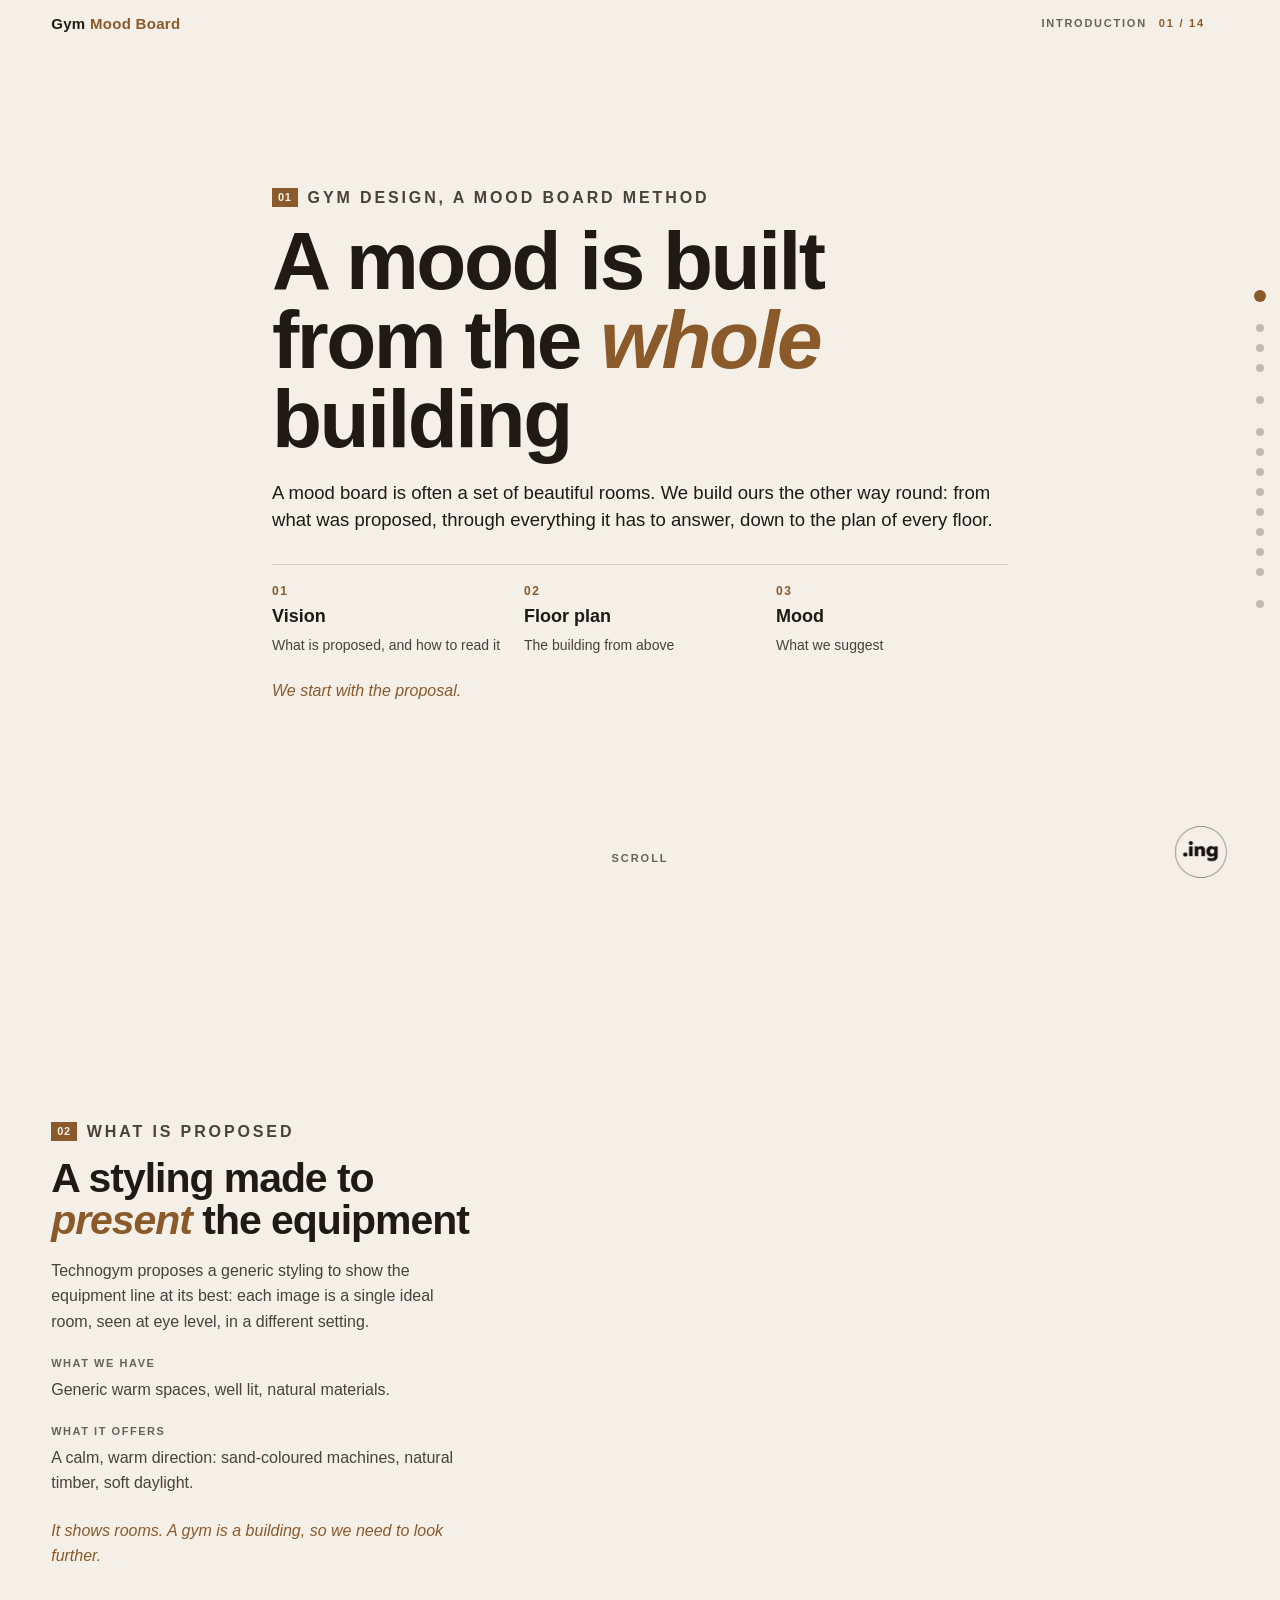
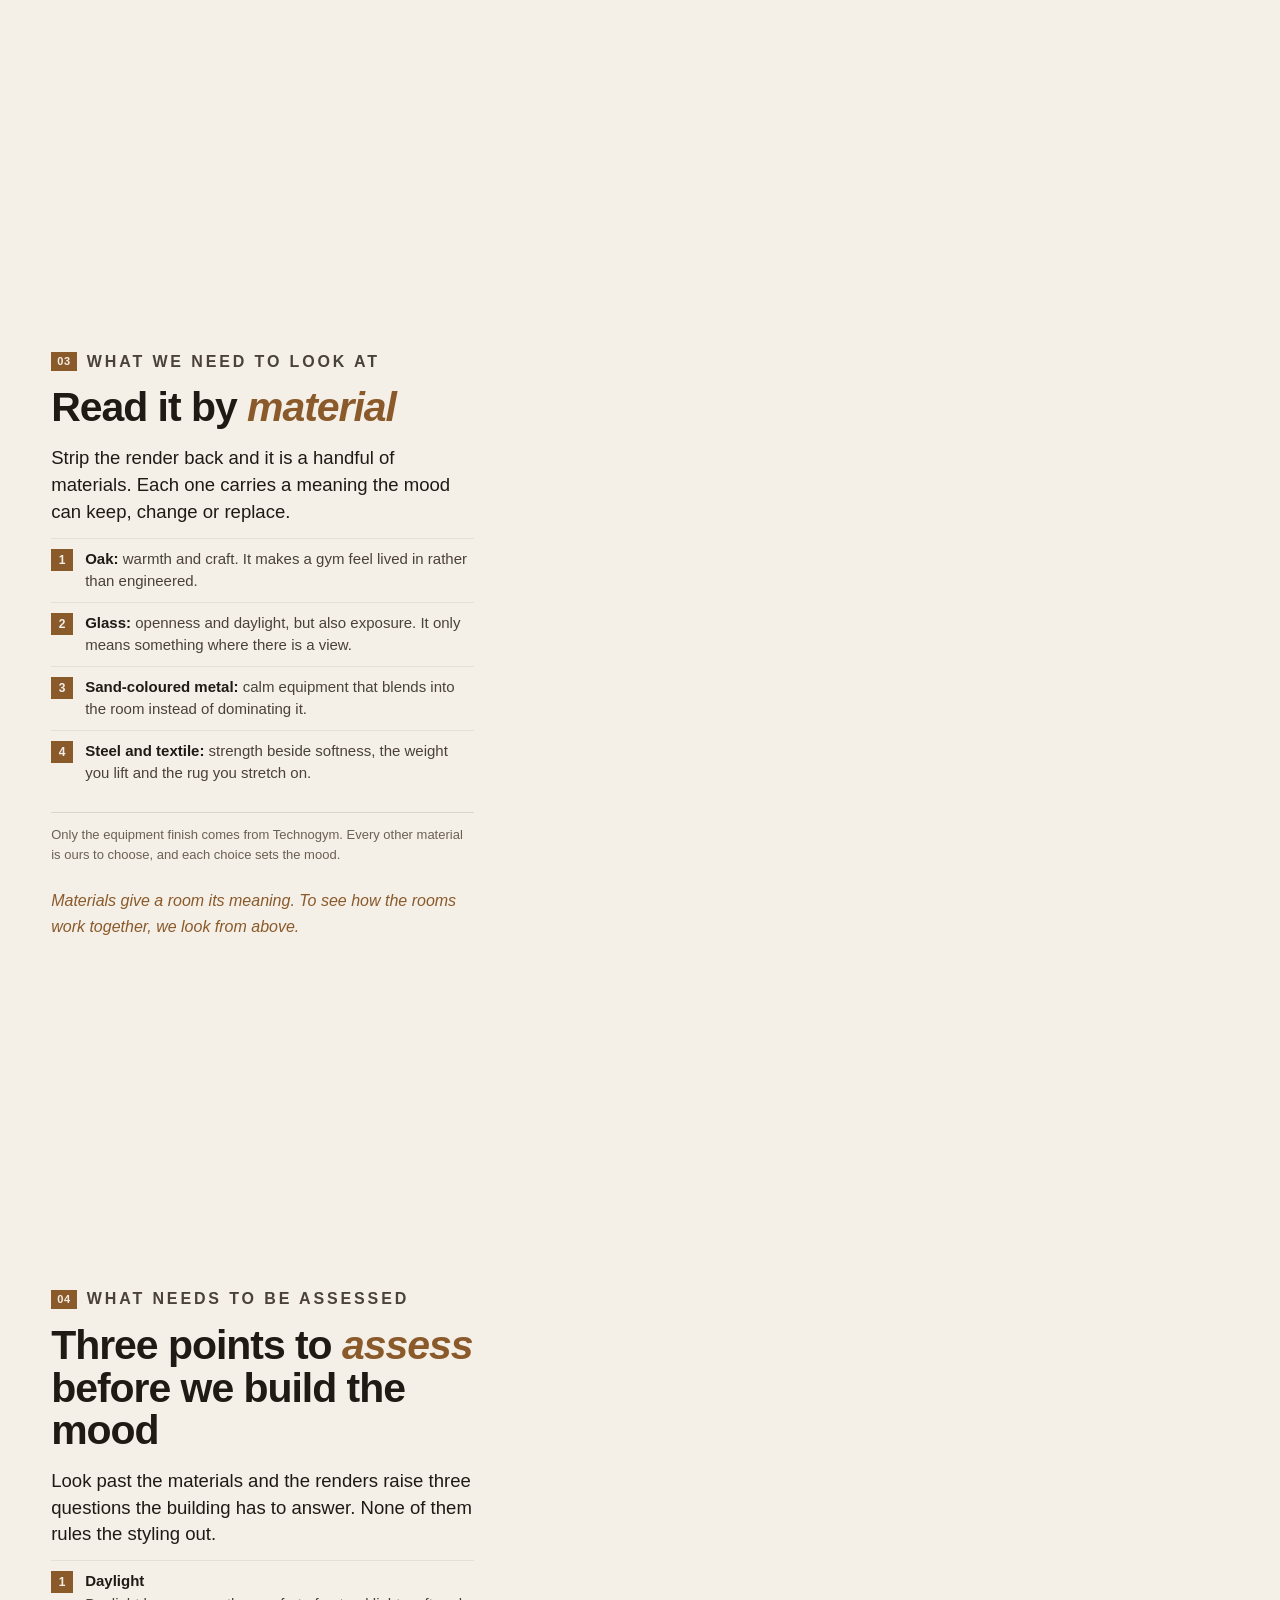
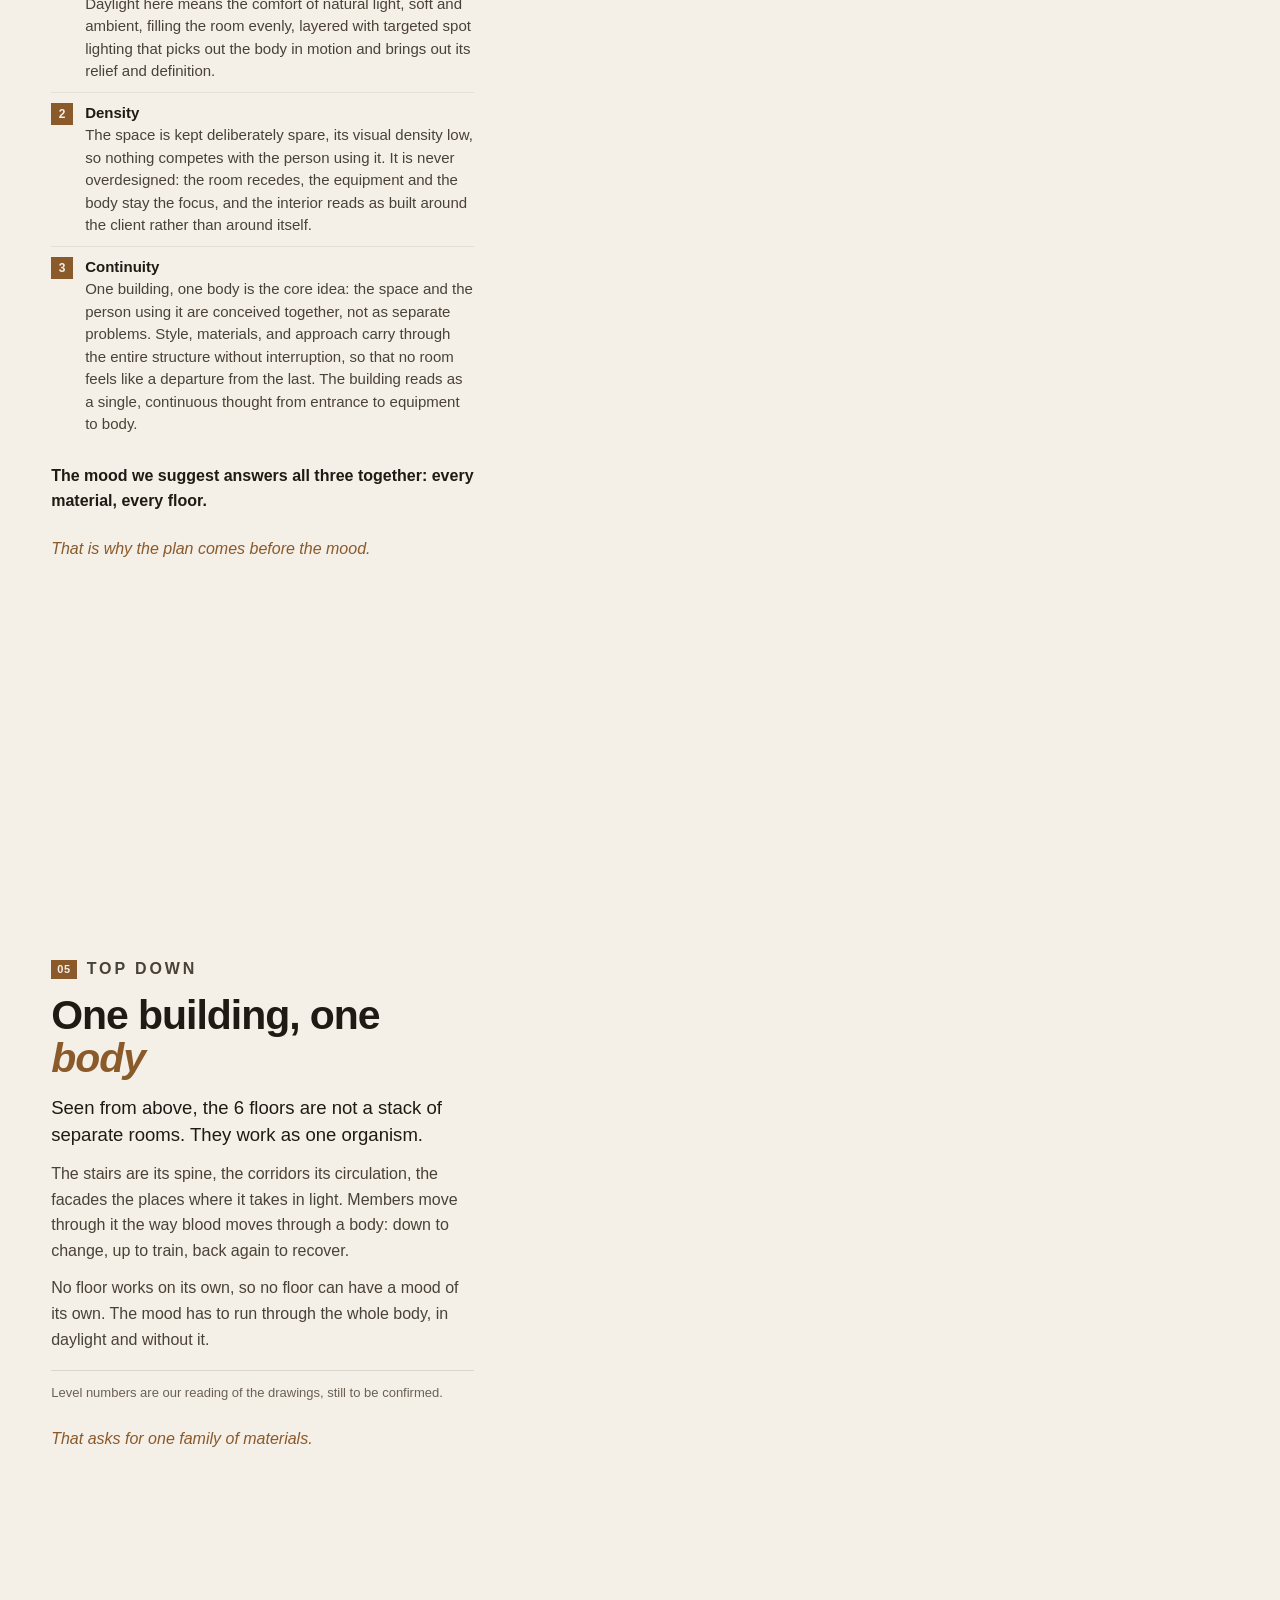
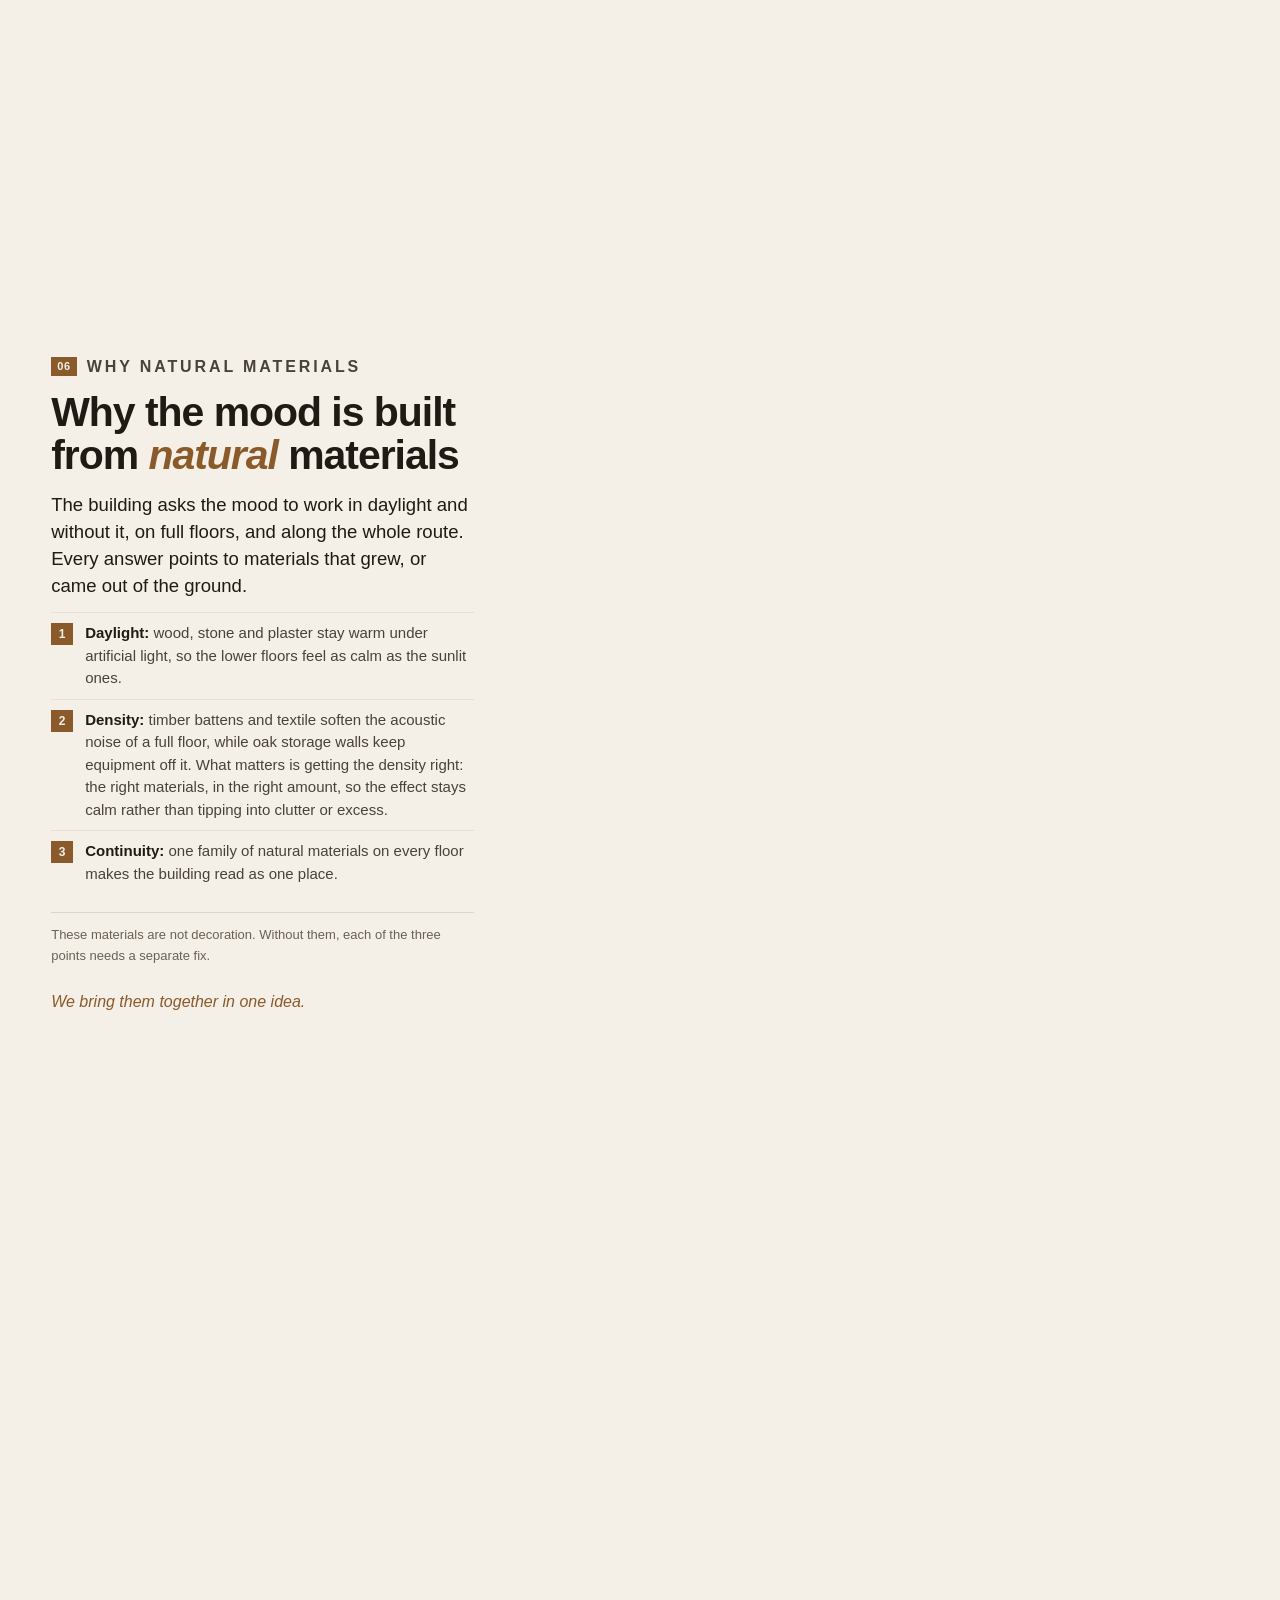
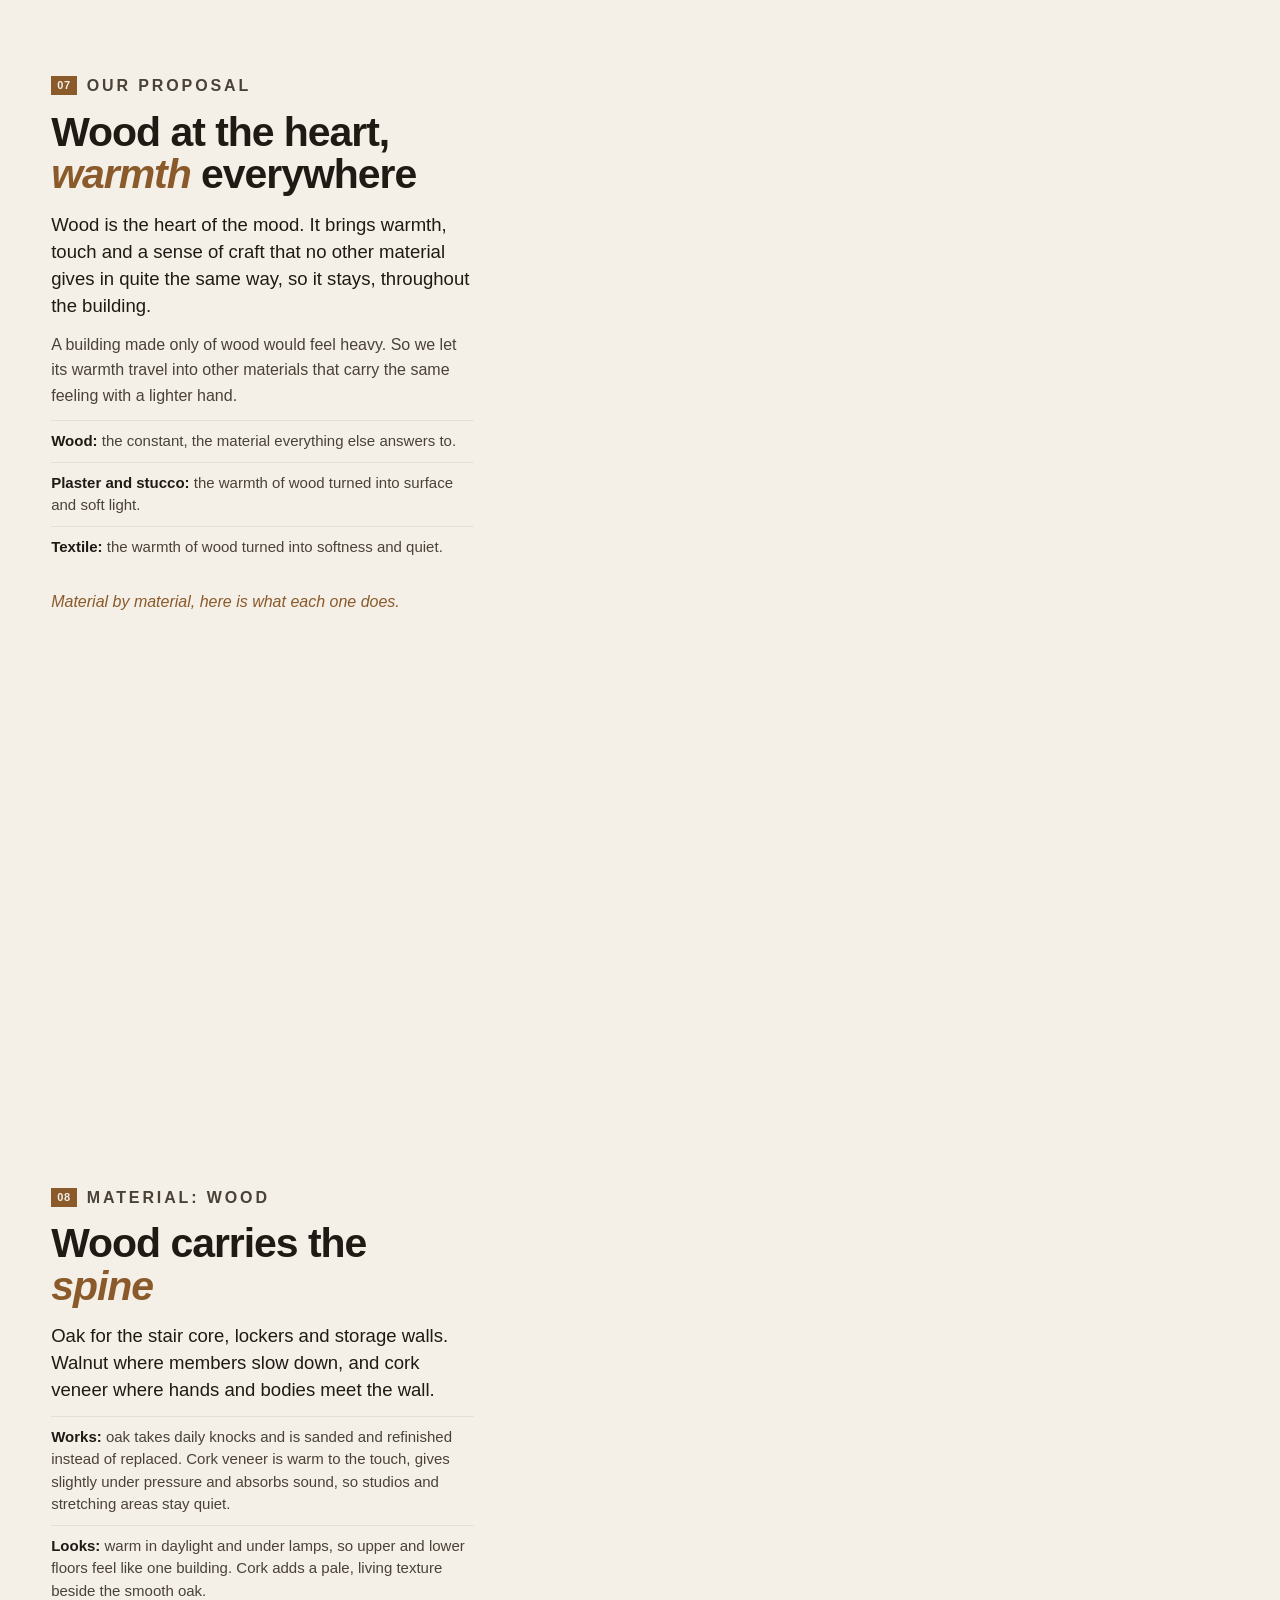
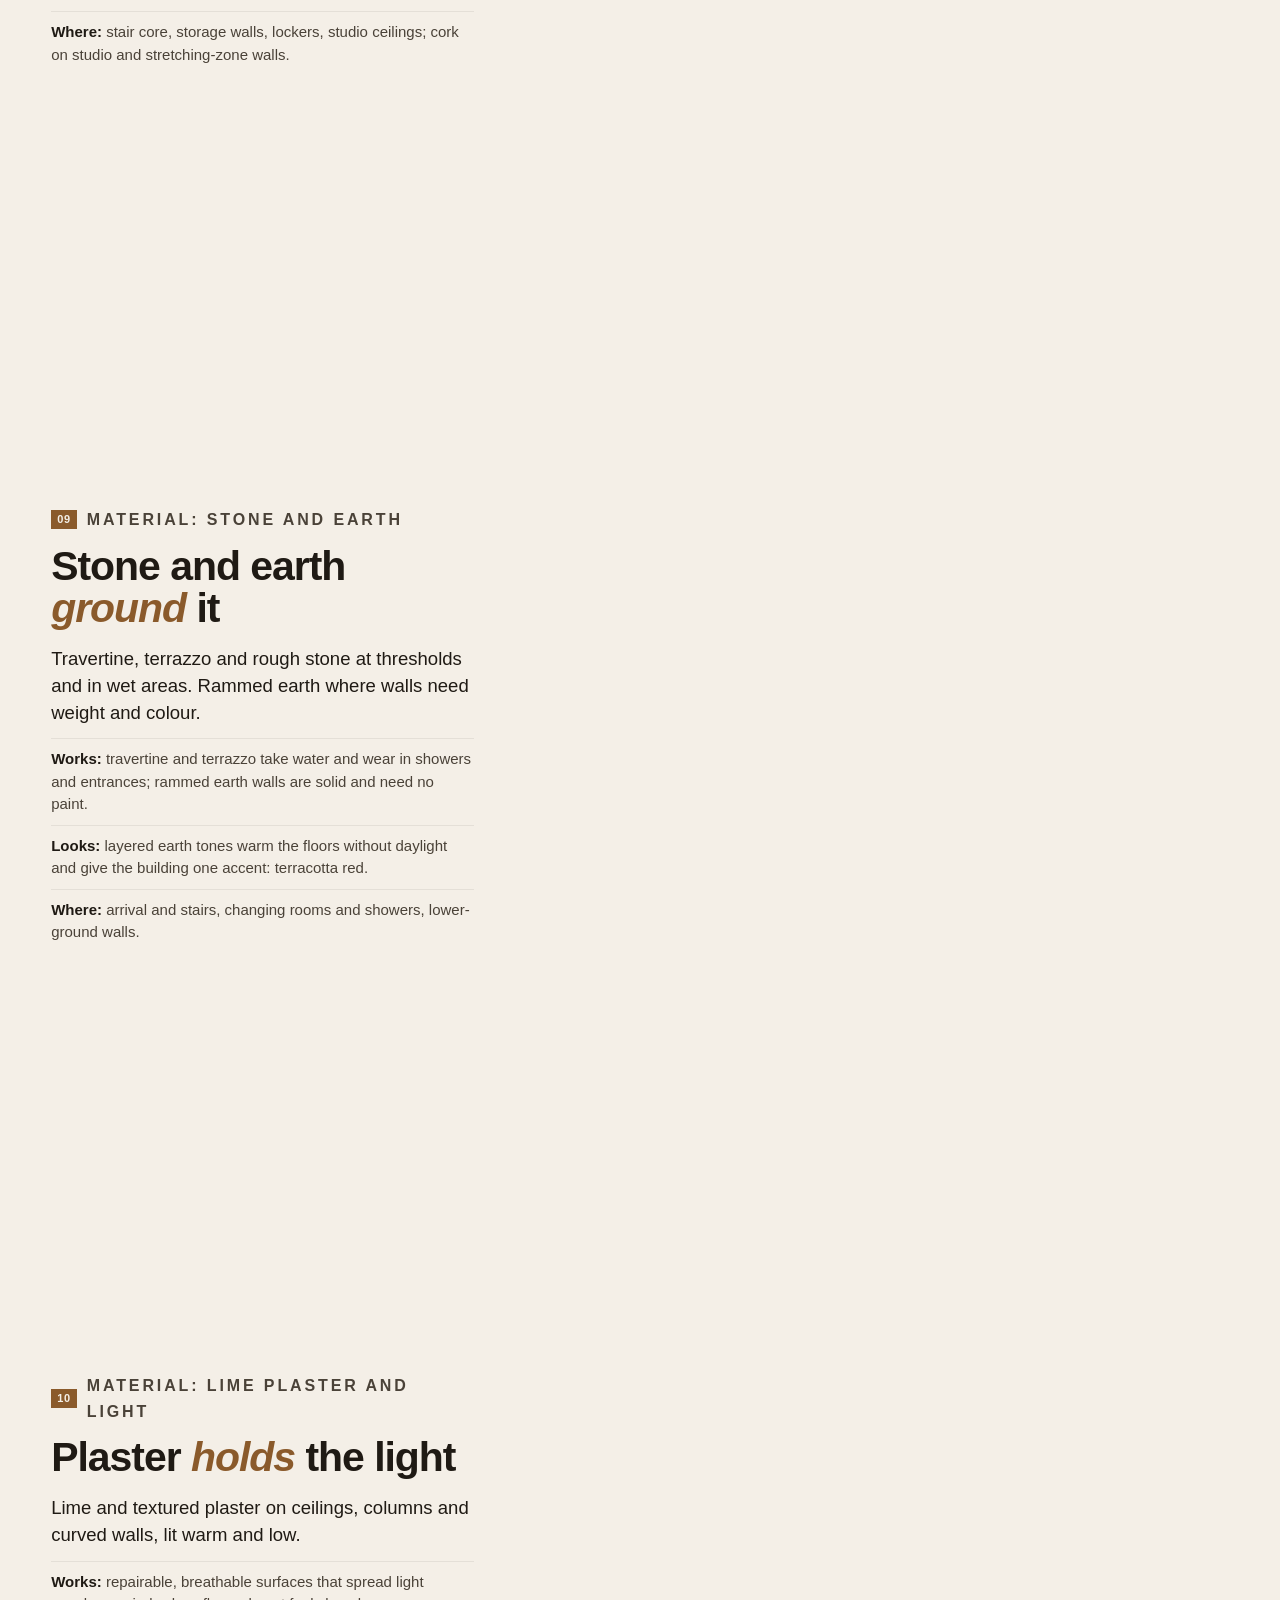
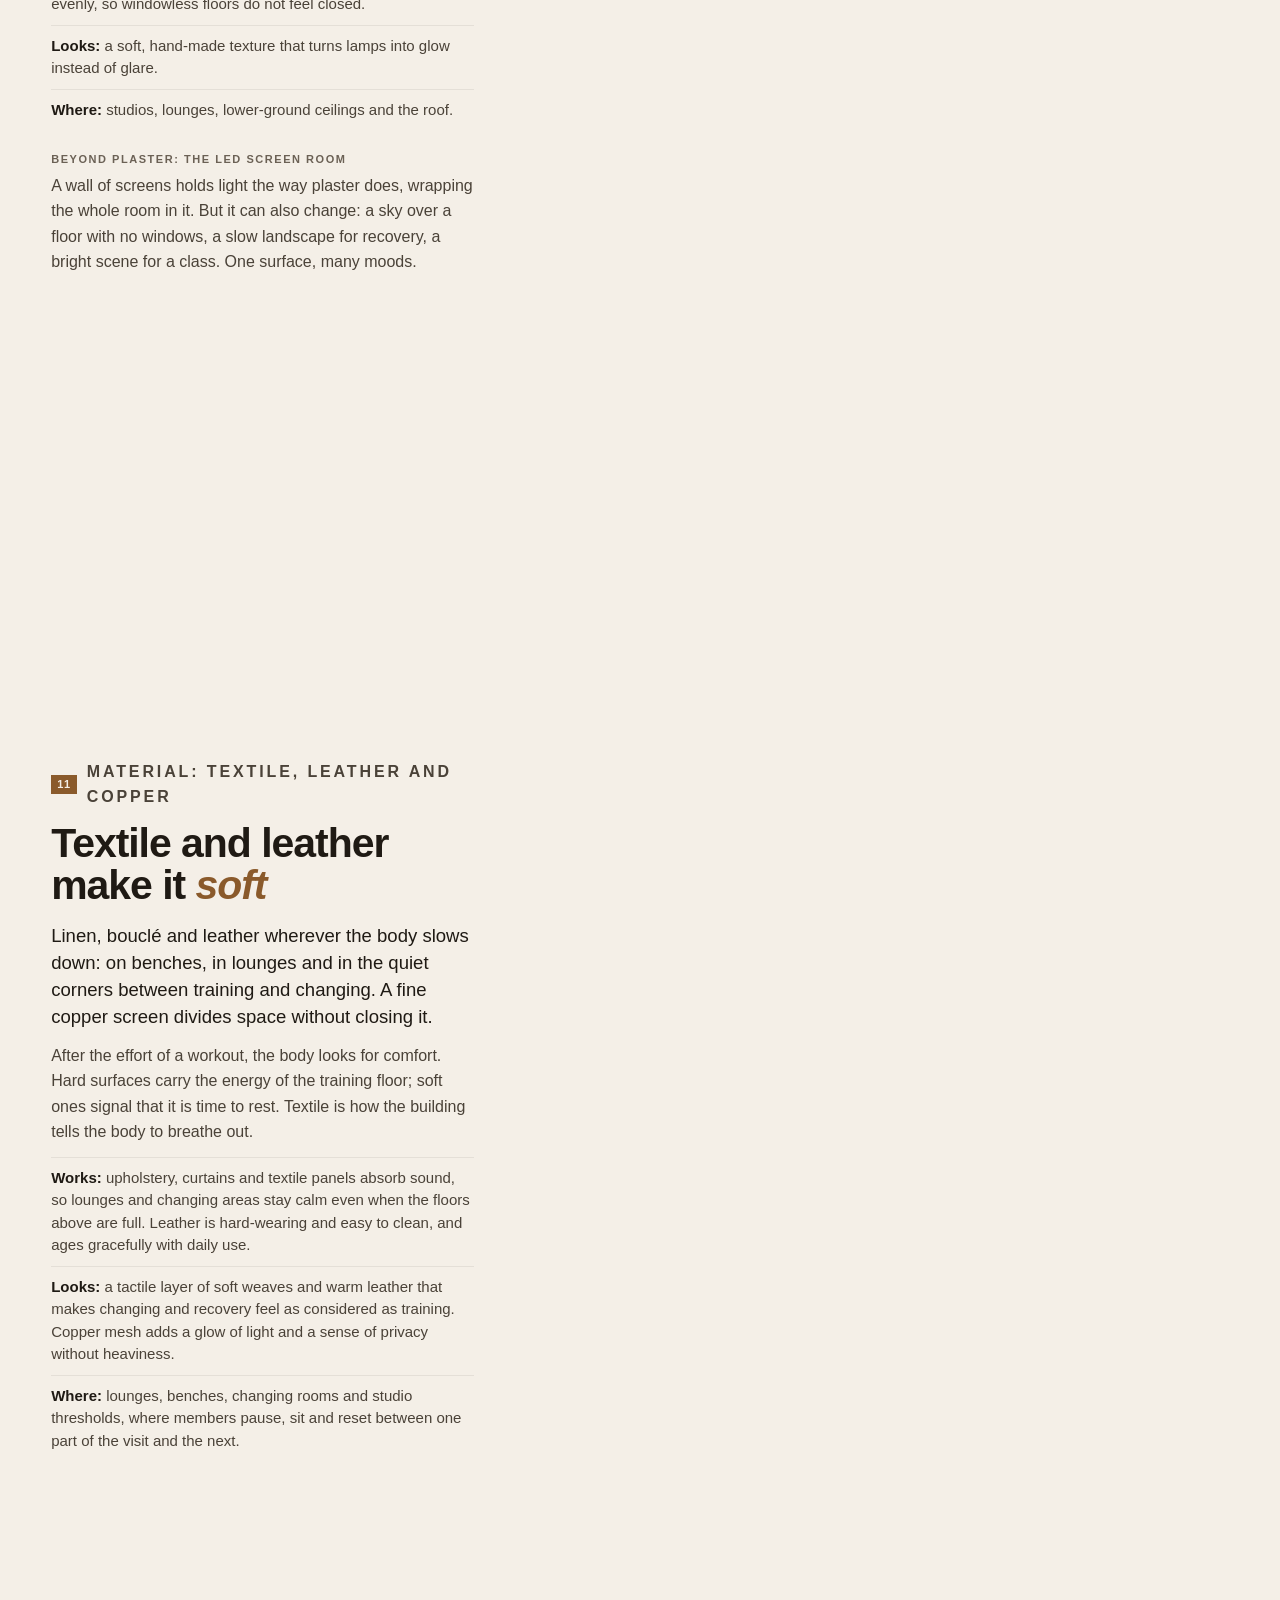
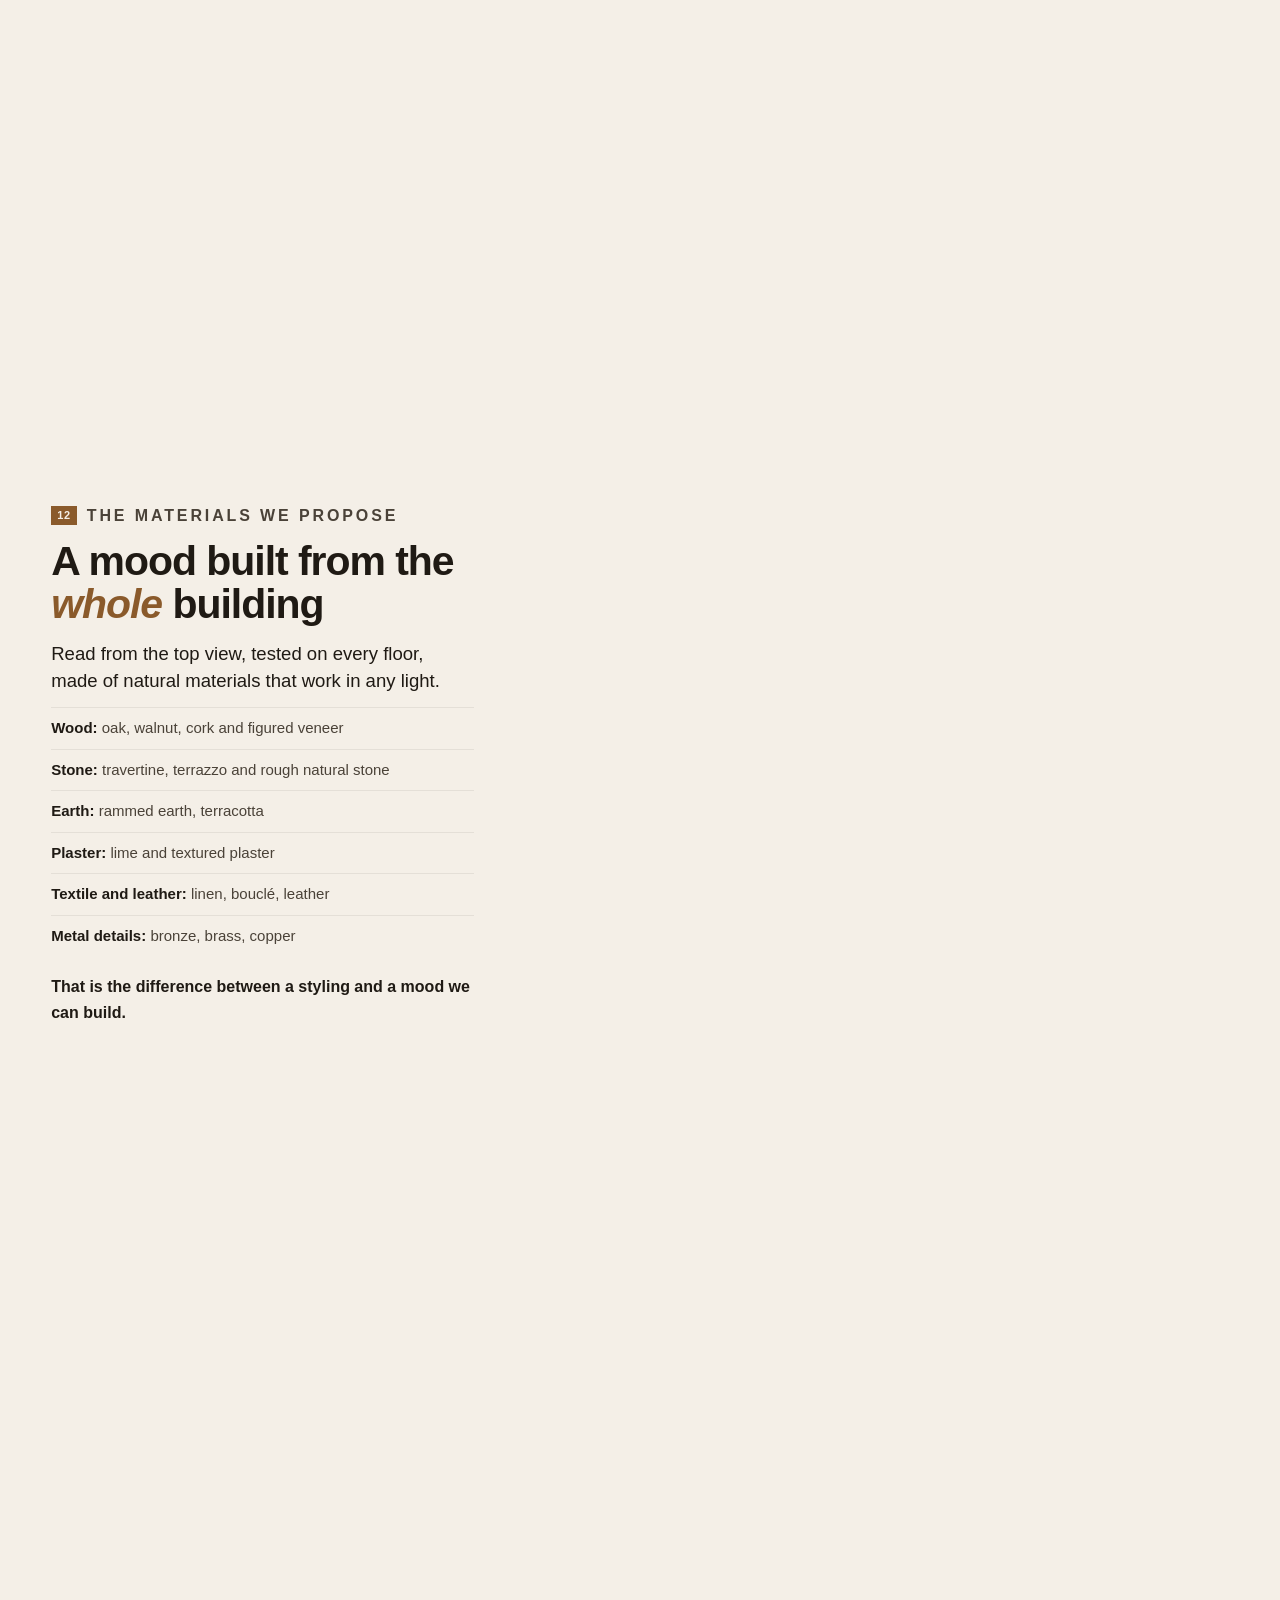
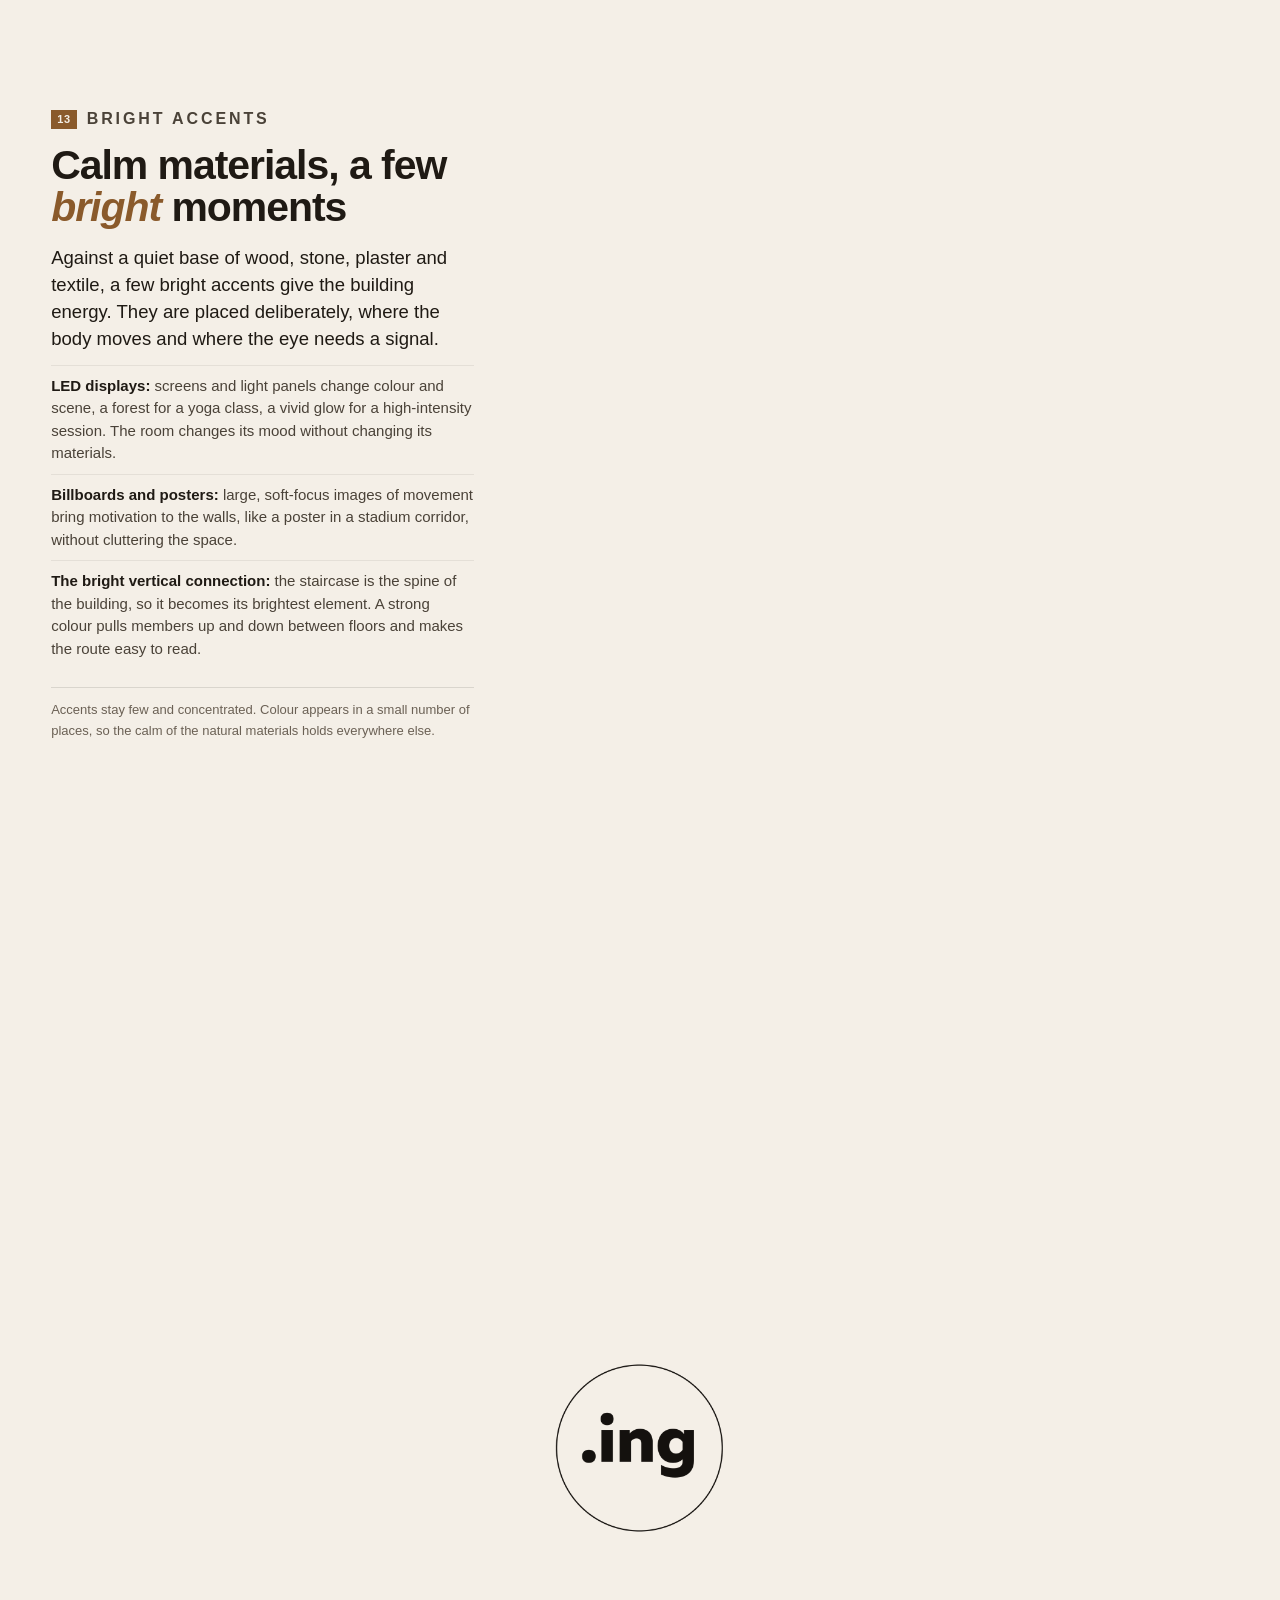
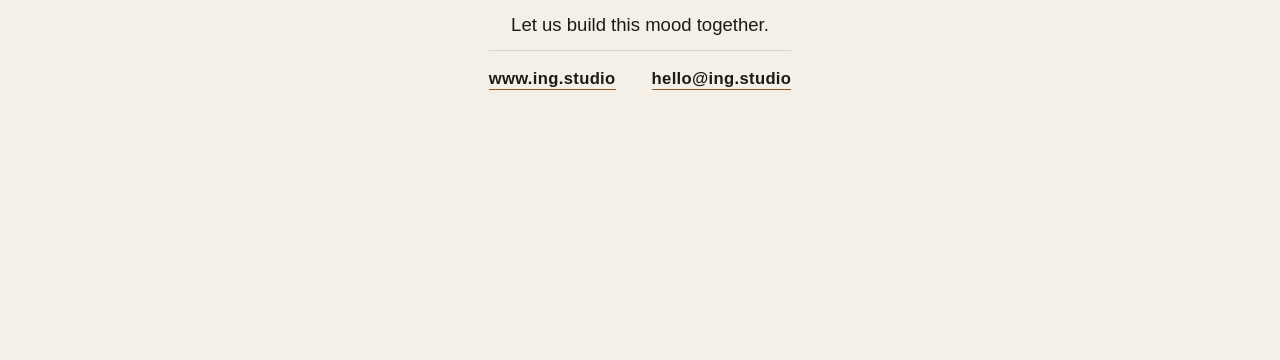
==== index.html @ 60a706b7 "Add files via upload" ====
<!doctype html>
<html lang="en">
<head>
<meta charset="utf-8">
<meta name="viewport" content="width=device-width, initial-scale=1">
<title>Gym Mood Board</title>
<!-- All deck data lives here. Never edit by hand: run moodboard-assets/scripts/build_data.py -->
<script>window.__DATA__ = /*__DATA__*/{"images": {"vision-01-cardio-gallery-oak-ceiling": {"id": "vision-01-cardio-gallery-oak-ceiling", "chapter": "01-vision", "title": "Cardio gallery", "alt": "Long training gallery with a row of Technogym treadmills along floor-to-ceiling windows, oak slat ceiling and a dumbbell rack on a round rug", "tags": ["technogym", "cardio", "overview", "oak"], "palette": ["#9a7e64", "#b1977f", "#705540", "#c8b29d", "#ece3db"], "web_w": 1174, "web_h": 647, "orientation": "landscape", "src": "[data-uri]"}, "vision-02-strength-circuit-green-wall": {"id": "vision-02-strength-circuit-green-wall", "chapter": "01-vision", "title": "Strength circuit", "alt": "Technogym strength machines in stone grey in front of a green plant wall and oak slat panels, treadmill and cross trainer by a sea-view window", "tags": ["technogym", "strength", "overview", "planting"], "palette": ["#977d66", "#56442e", "#b6a596", "#d1c6bd", "#ede9e4"], "web_w": 1201, "web_h": 644, "orientation": "landscape", "src": "[data-uri]"}, "vision-03-open-studio-kettlebell-bench": {"id": "vision-03-open-studio-kettlebell-bench", "chapter": "01-vision", "title": "Open studio", "alt": "Bright studio with timber beams and slatted columns, kettlebells on a stone bench in front and a treadmill and bike by the window", "tags": ["technogym", "functional", "overview", "oak"], "palette": ["#a79789", "#cec7c0", "#6d5746", "#4b3627", "#8b7463"], "web_w": 1187, "web_h": 709, "orientation": "landscape", "src": "[data-uri]"}, "vision-04-treadmill-row-windows": {"id": "vision-04-treadmill-row-windows", "chapter": "01-vision", "title": "Treadmill row", "alt": "Close perspective along a row of champagne-coloured Technogym treadmills and cross trainers facing tall windows", "tags": ["technogym", "cardio", "detail"], "palette": ["#c0ac9a", "#e8dfd5", "#604836", "#917965", "#a88f79"], "web_w": 736, "web_h": 397, "orientation": "landscape", "src": "[data-uri]"}, "vision-05-treadmill-bike-sunlit": {"id": "vision-05-treadmill-bike-sunlit", "chapter": "01-vision", "title": "Treadmill and bike", "alt": "Technogym treadmill and upright bike in a sunlit plaster room with a terrace and potted olive tree", "tags": ["technogym", "cardio", "residential"], "palette": ["#9e8f7f", "#bab0a5", "#6b5842", "#e4ded8", "#d3cdc3"], "web_w": 1200, "web_h": 900, "orientation": "landscape", "src": "[data-uri]"}, "vision-06-kettlebell-wall-detail": {"id": "vision-06-kettlebell-wall-detail", "chapter": "01-vision", "title": "Kettlebell wall", "alt": "Detail of a light oak wall with steel and wood kettlebells and dumbbells hung on pegs", "tags": ["technogym", "storage", "detail", "oak"], "palette": ["#9b846c", "#a8937b", "#b4a088", "#836c56", "#beb19f"], "web_w": 736, "web_h": 1307, "orientation": "portrait", "src": "[data-uri]"}, "vision-07-dumbbell-rack-walnut": {"id": "vision-07-dumbbell-rack-walnut", "chapter": "01-vision", "title": "Dumbbell rack", "alt": "Two-tier chrome dumbbell rack against a walnut wall panel", "tags": ["technogym", "storage", "detail", "walnut"], "palette": ["#765b4d", "#403028", "#9c7d6c", "#ba9b89", "#d4b5a5"], "web_w": 401, "web_h": 600, "orientation": "portrait", "src": "[data-uri]"}, "plan-level-02": {"id": "plan-level-02", "chapter": "02-floor-plan", "title": "Level 2", "alt": "Floor plan of level 2: cardio lines, strength machines and free-weight benches in a long floor with a rounded corner", "tags": ["plan", "cardio", "strength"], "palette": ["#ffffff", "#afb4b9", "#e3e6e9", "#f9fafa", "#feffff"], "web_w": 3200, "web_h": 1384, "orientation": "landscape", "src": "[data-uri]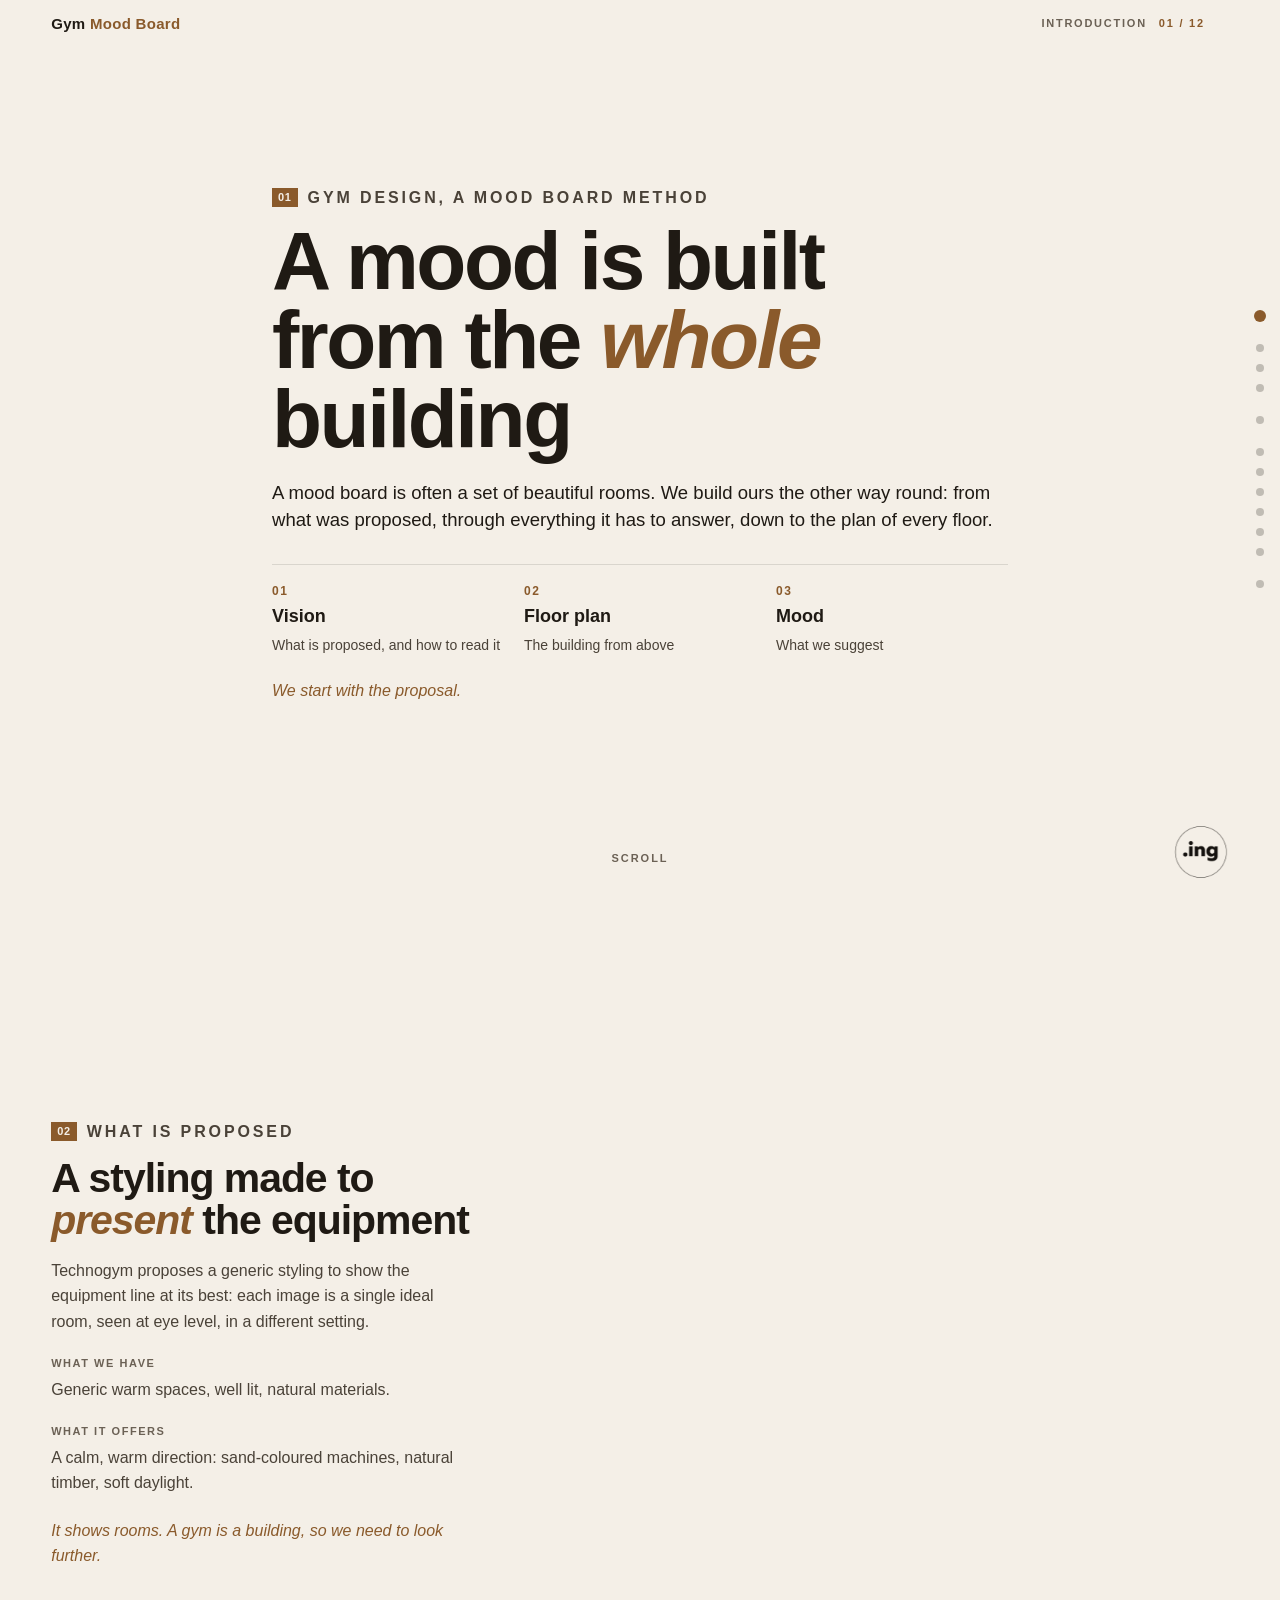
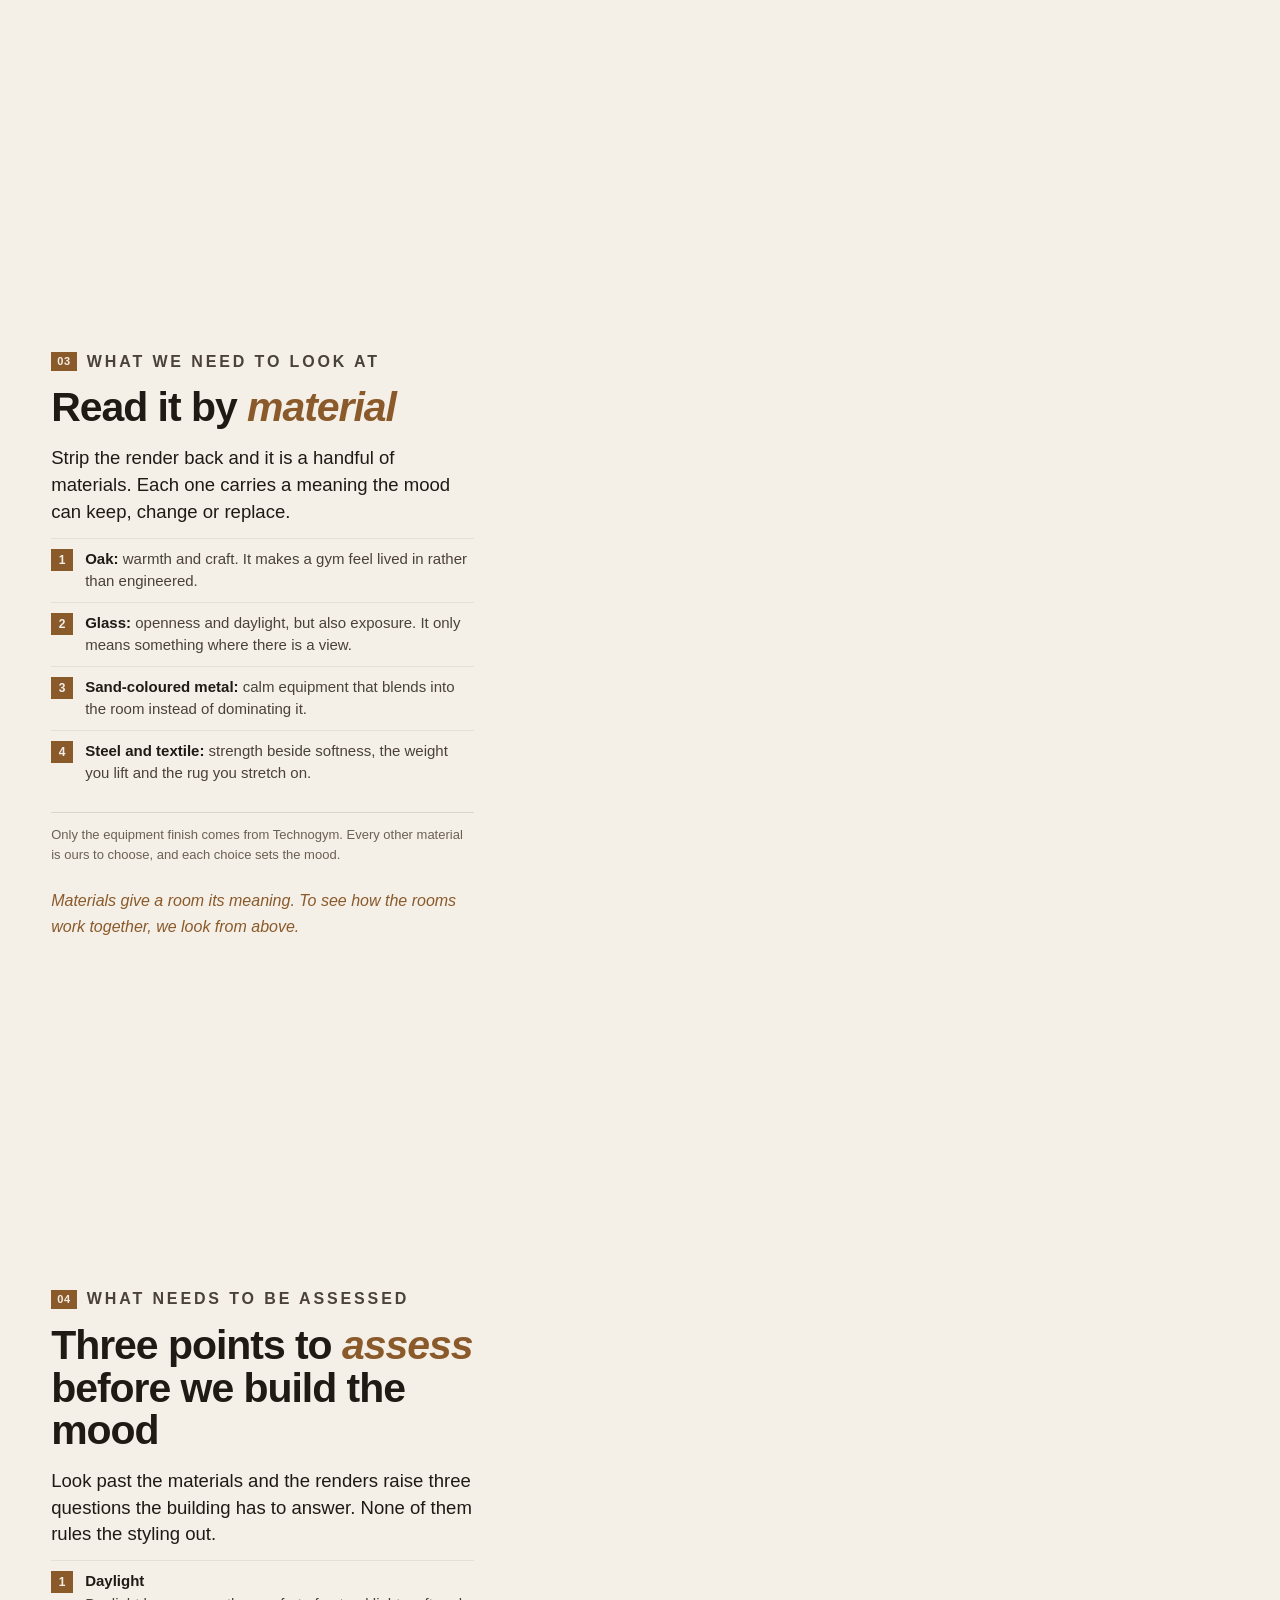
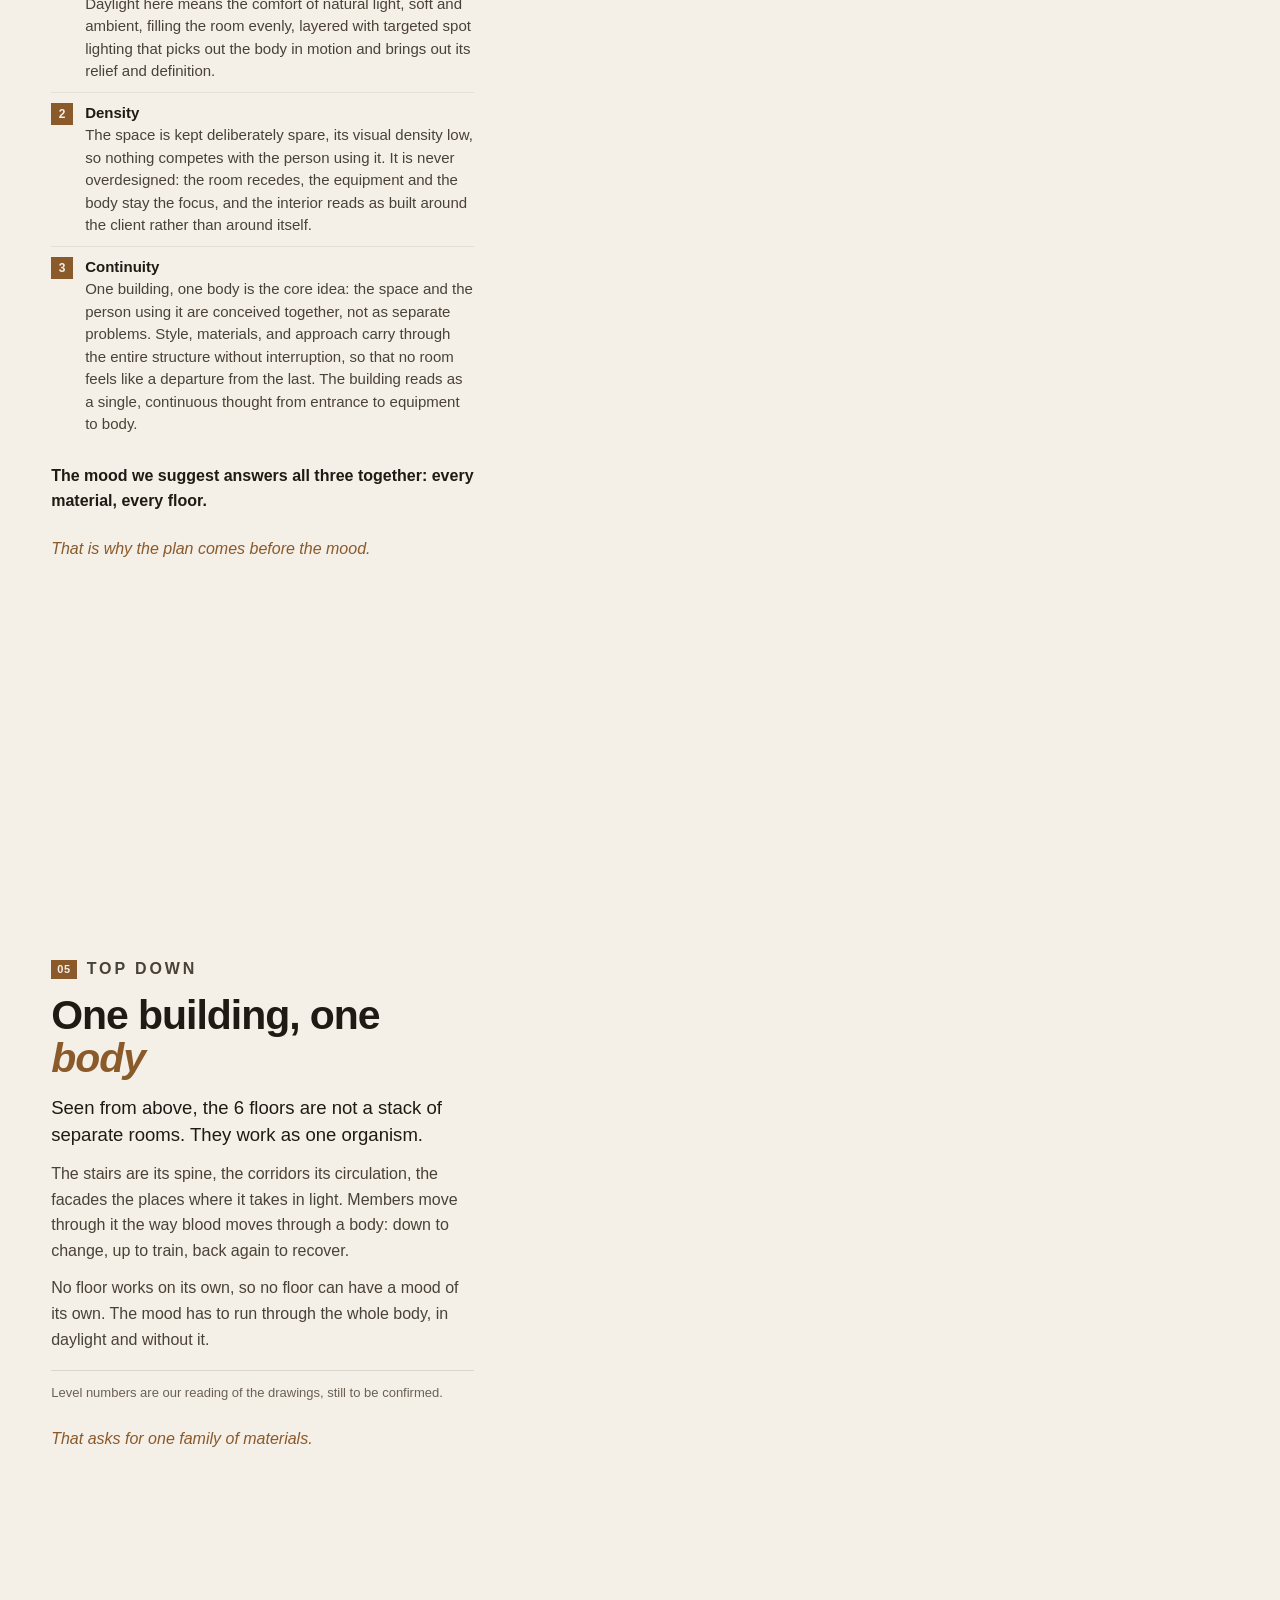
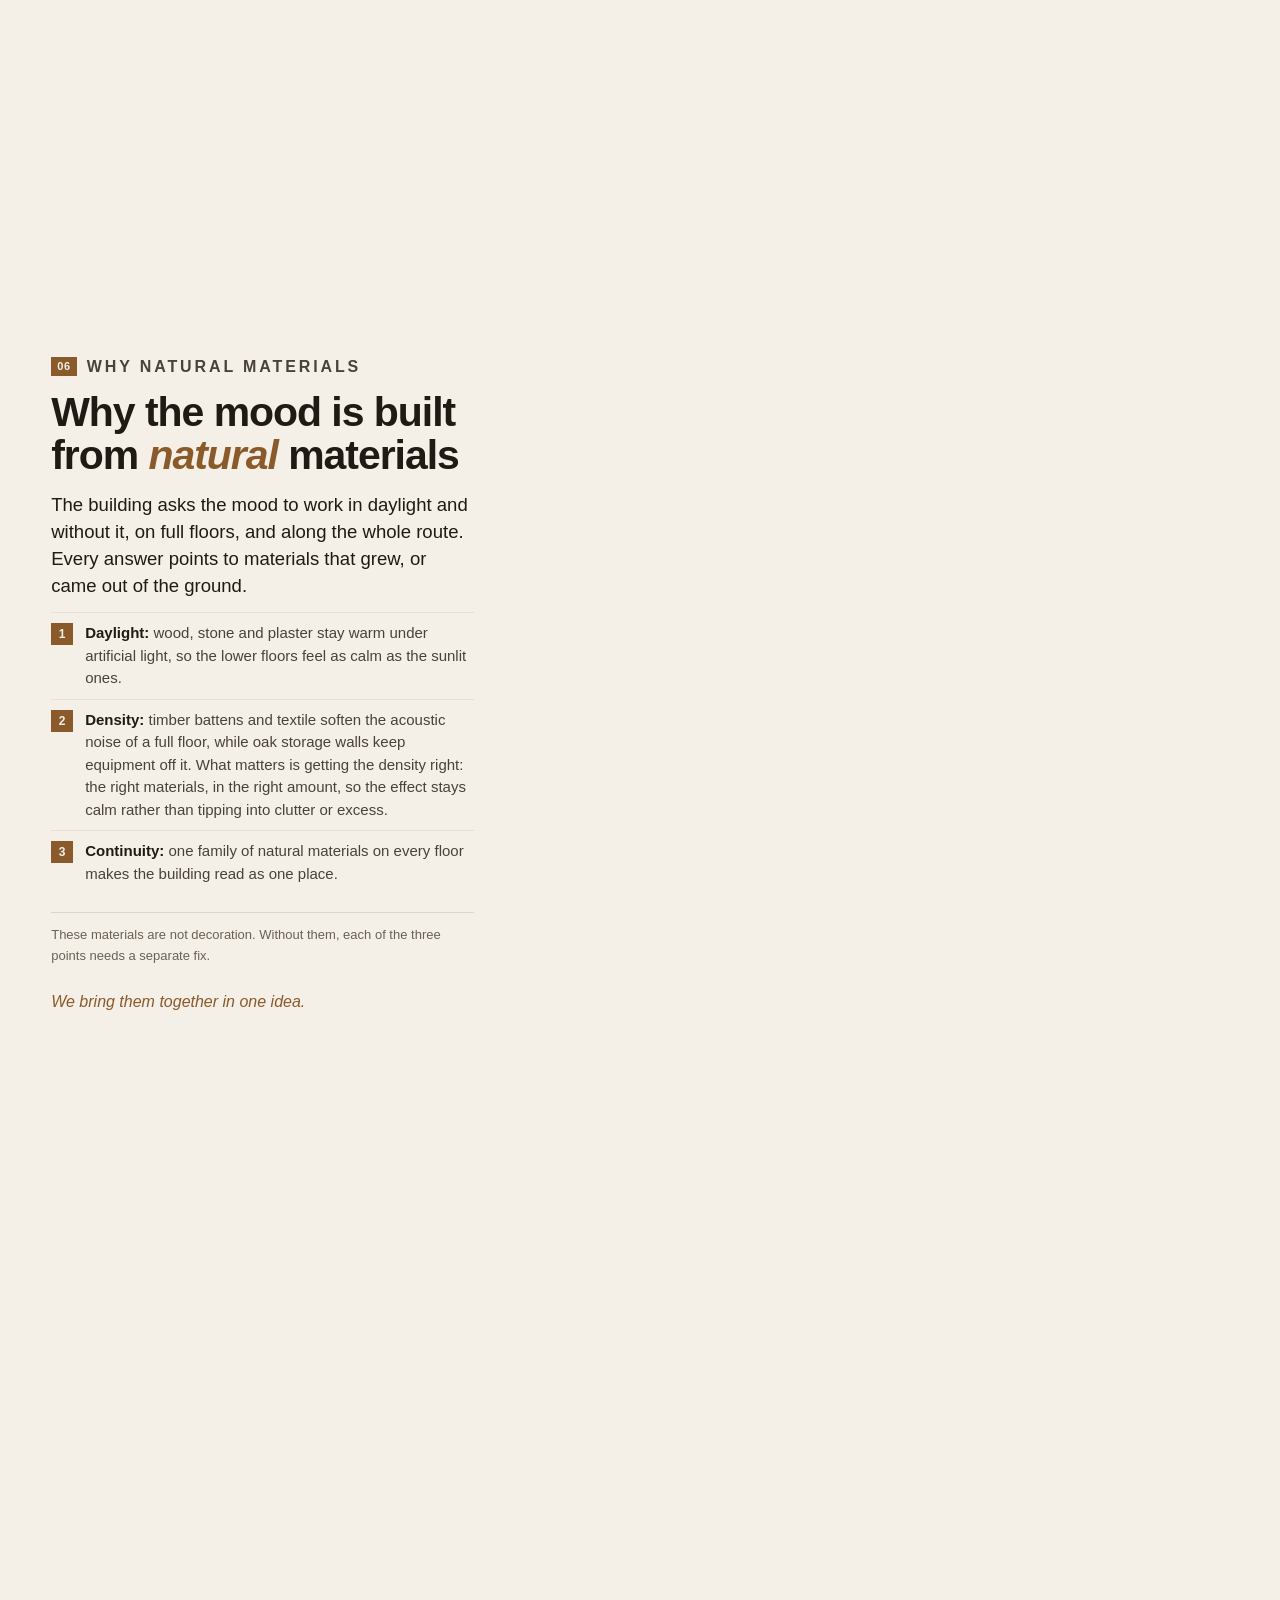
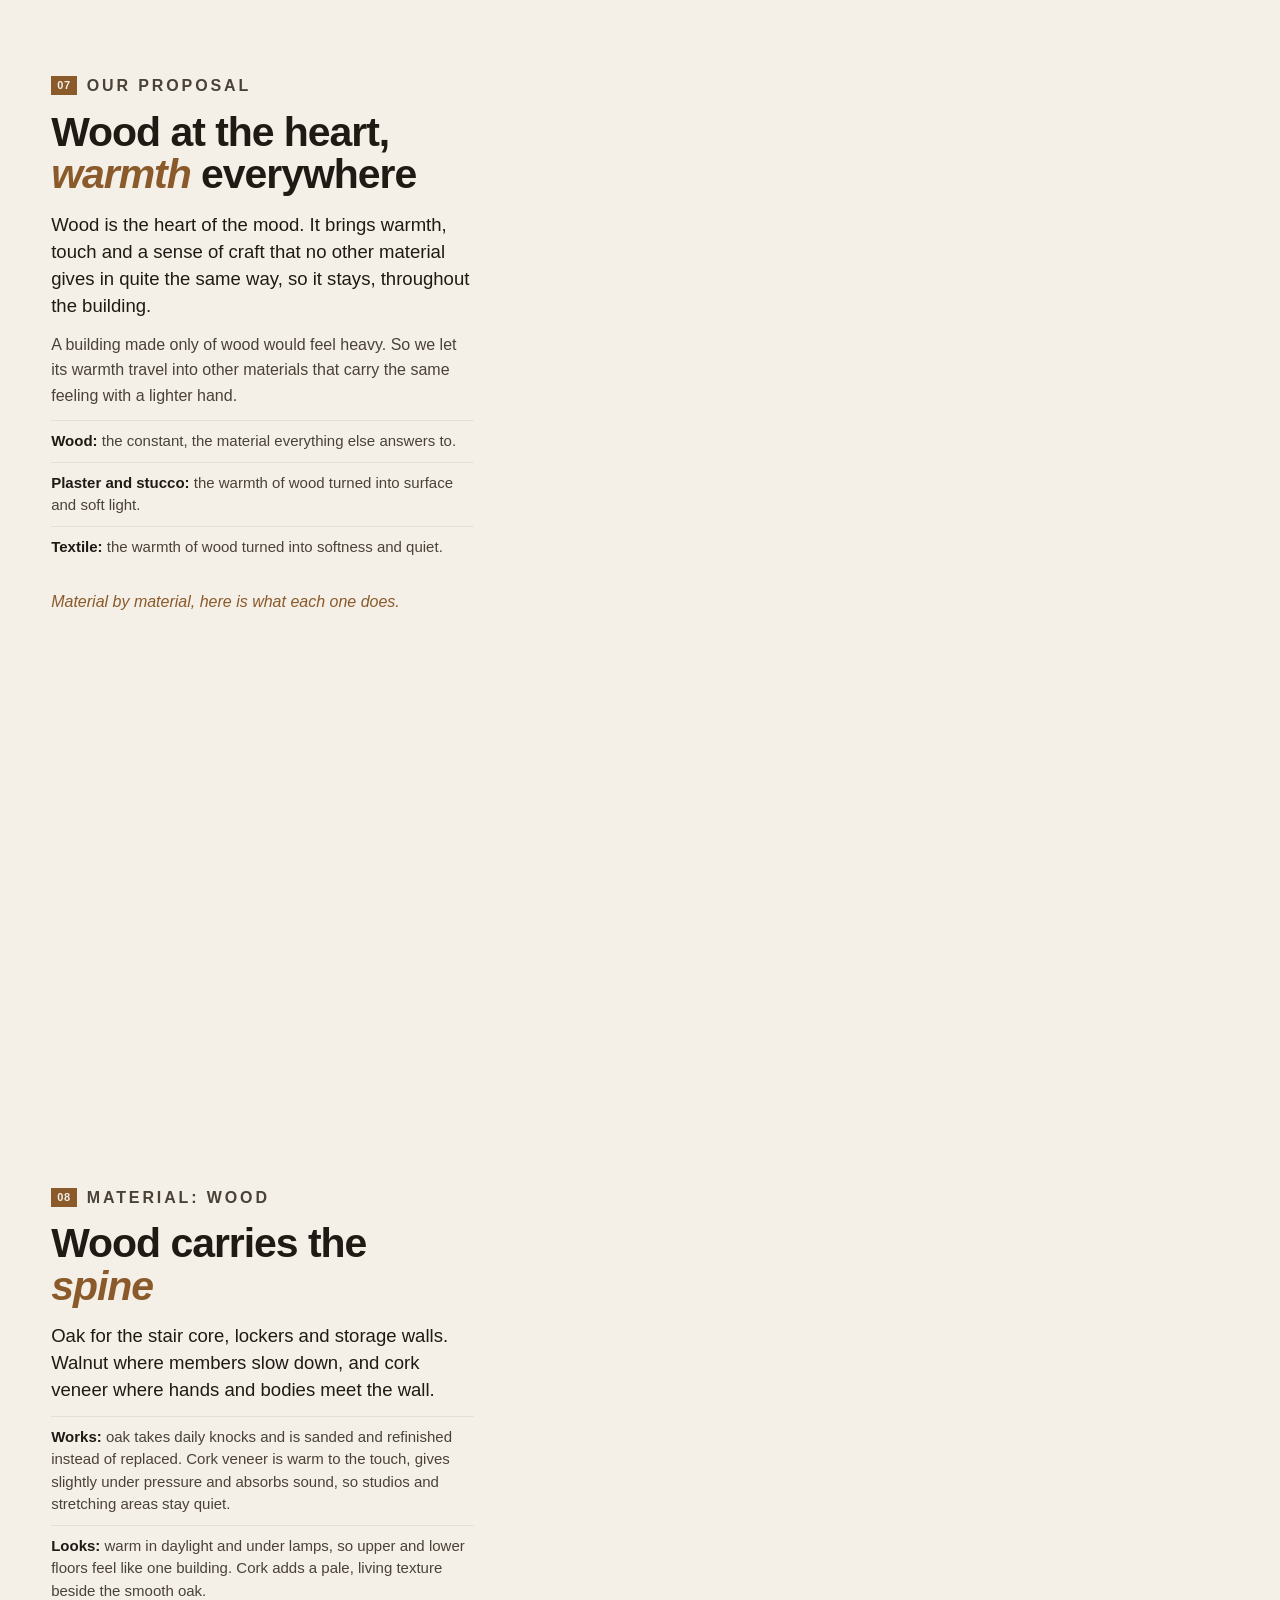
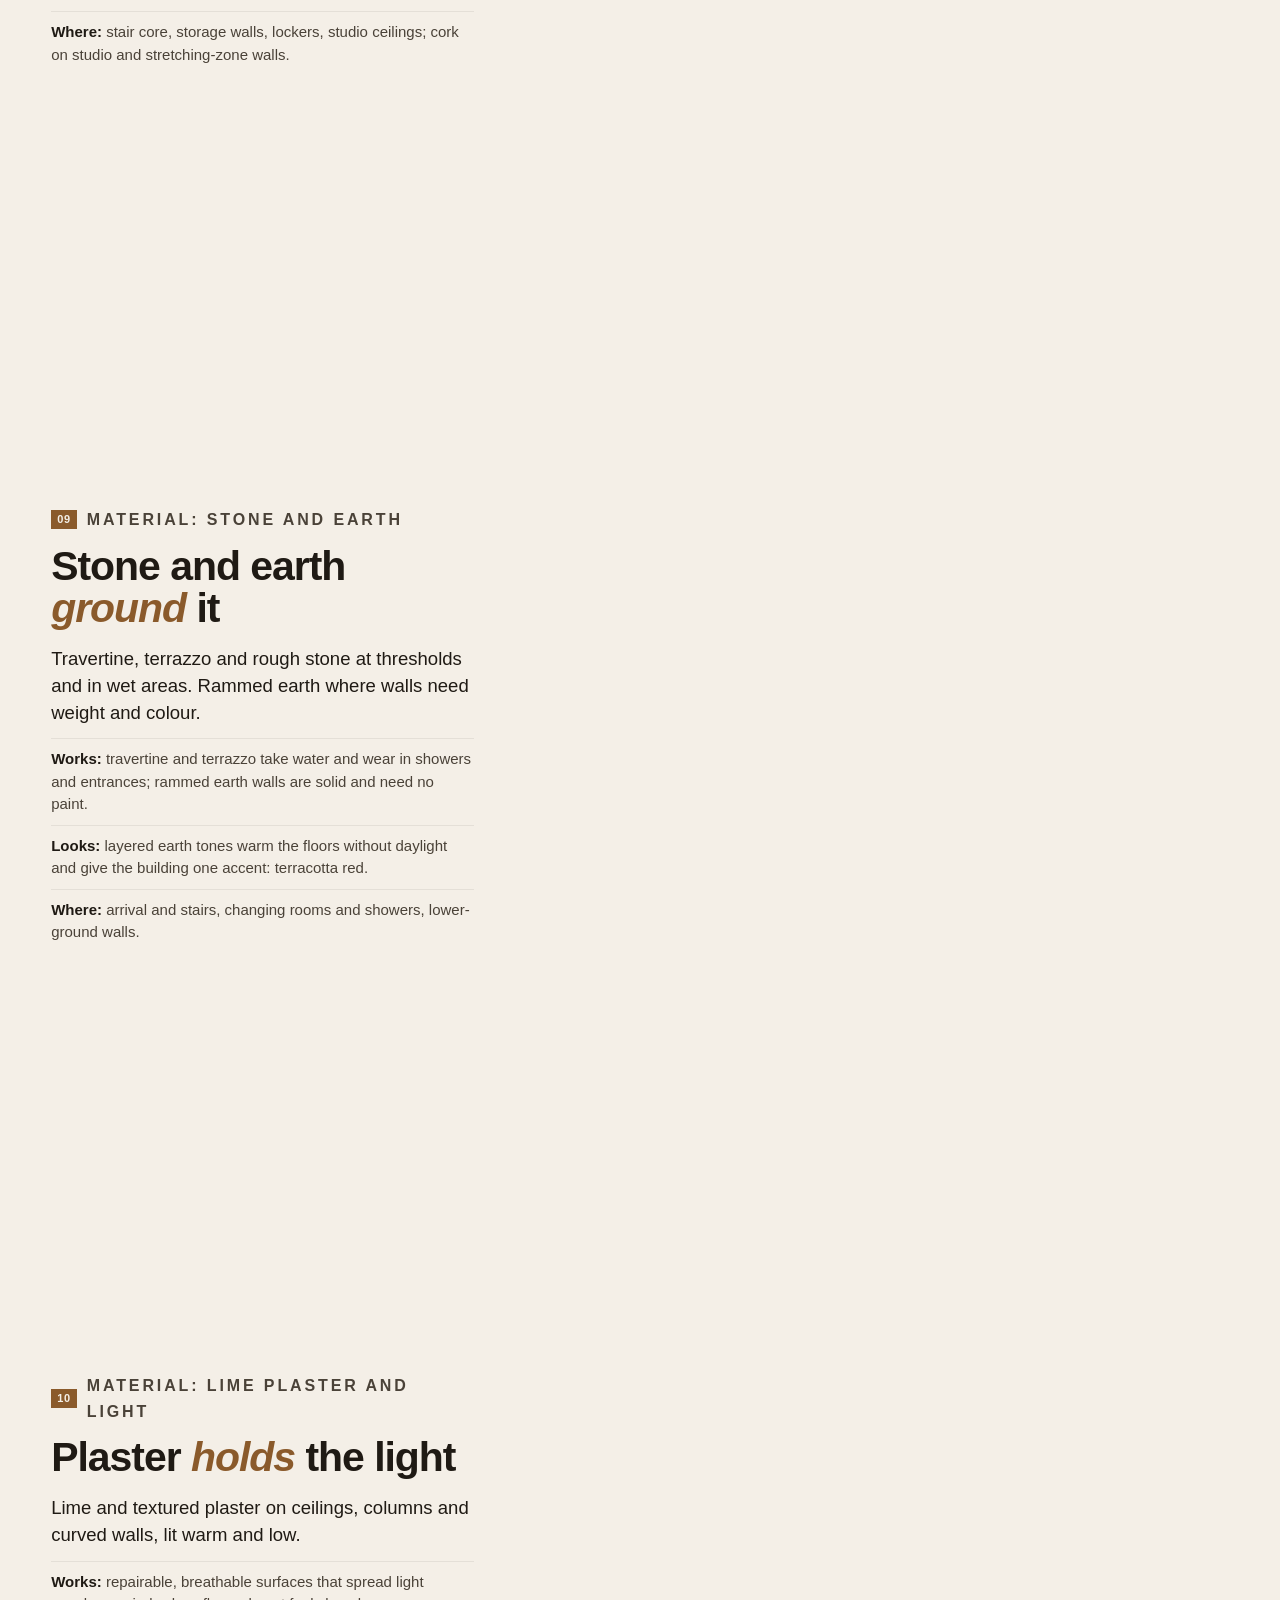
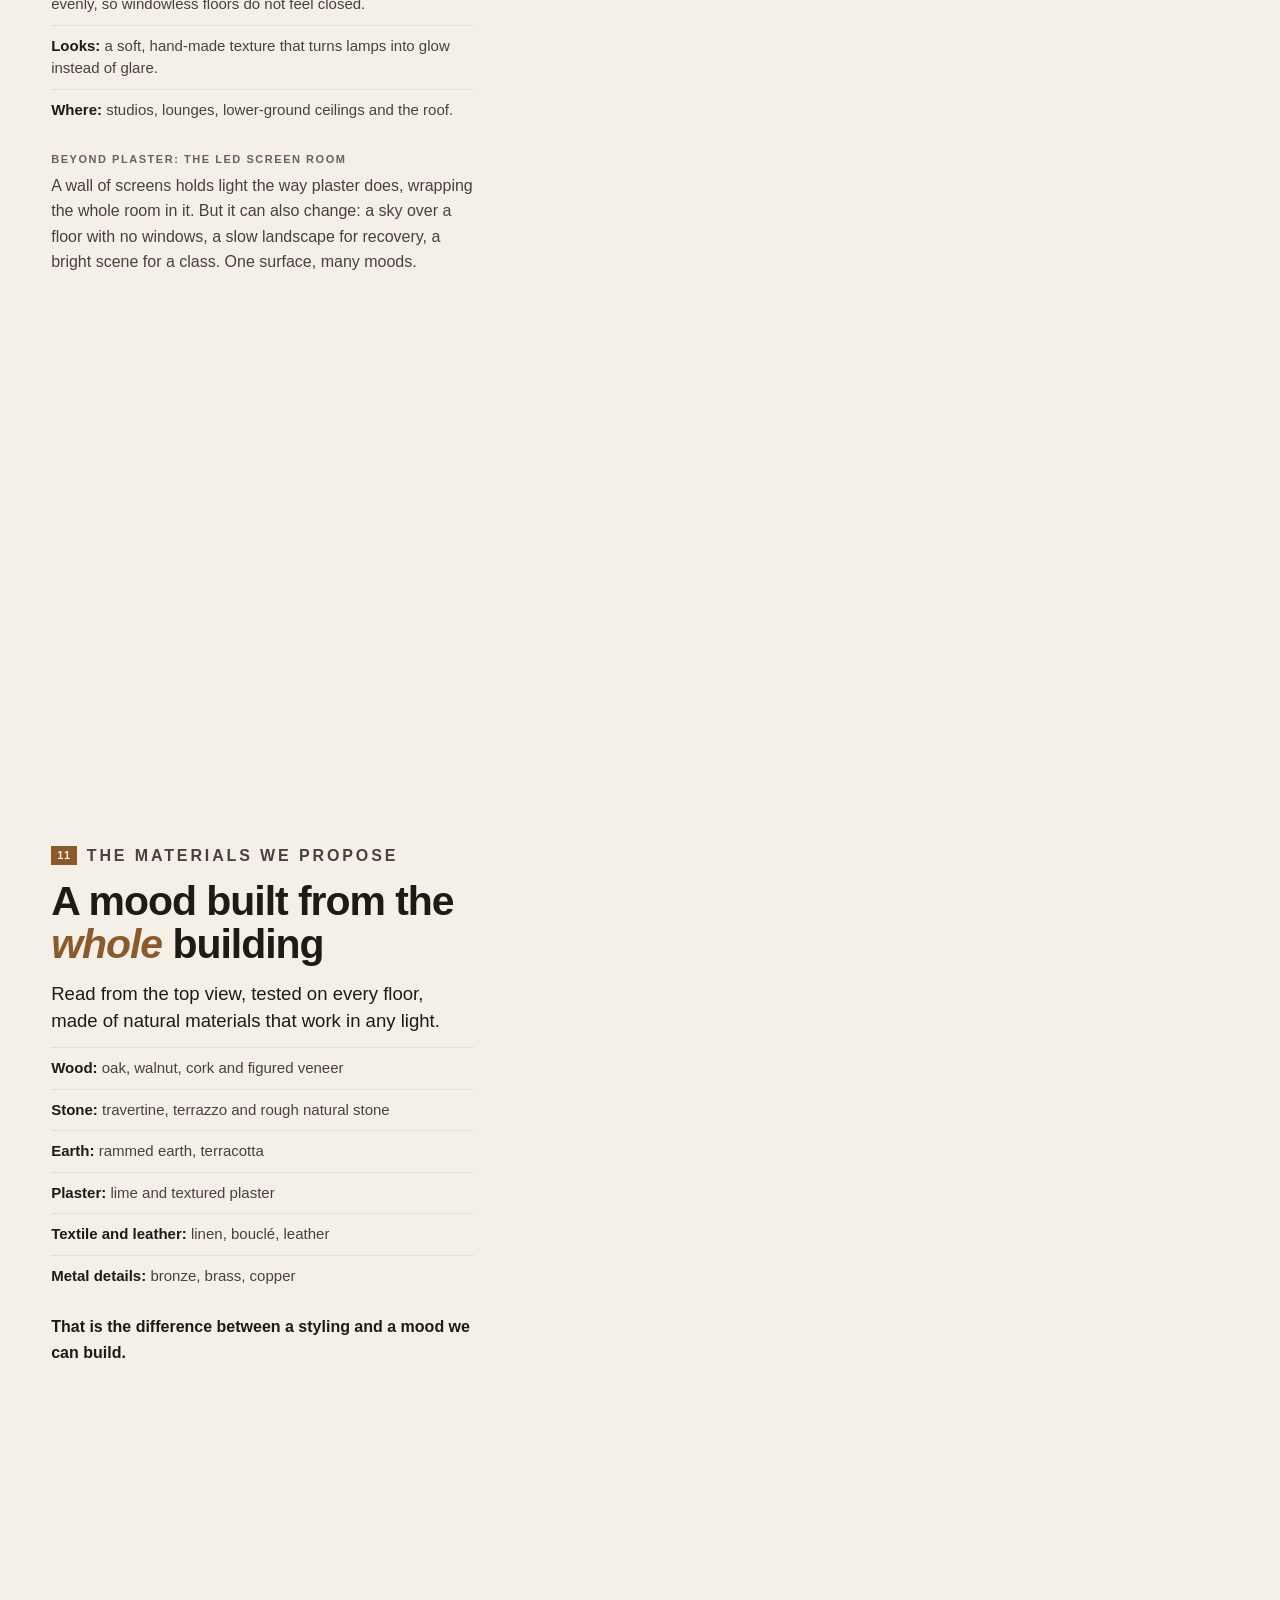
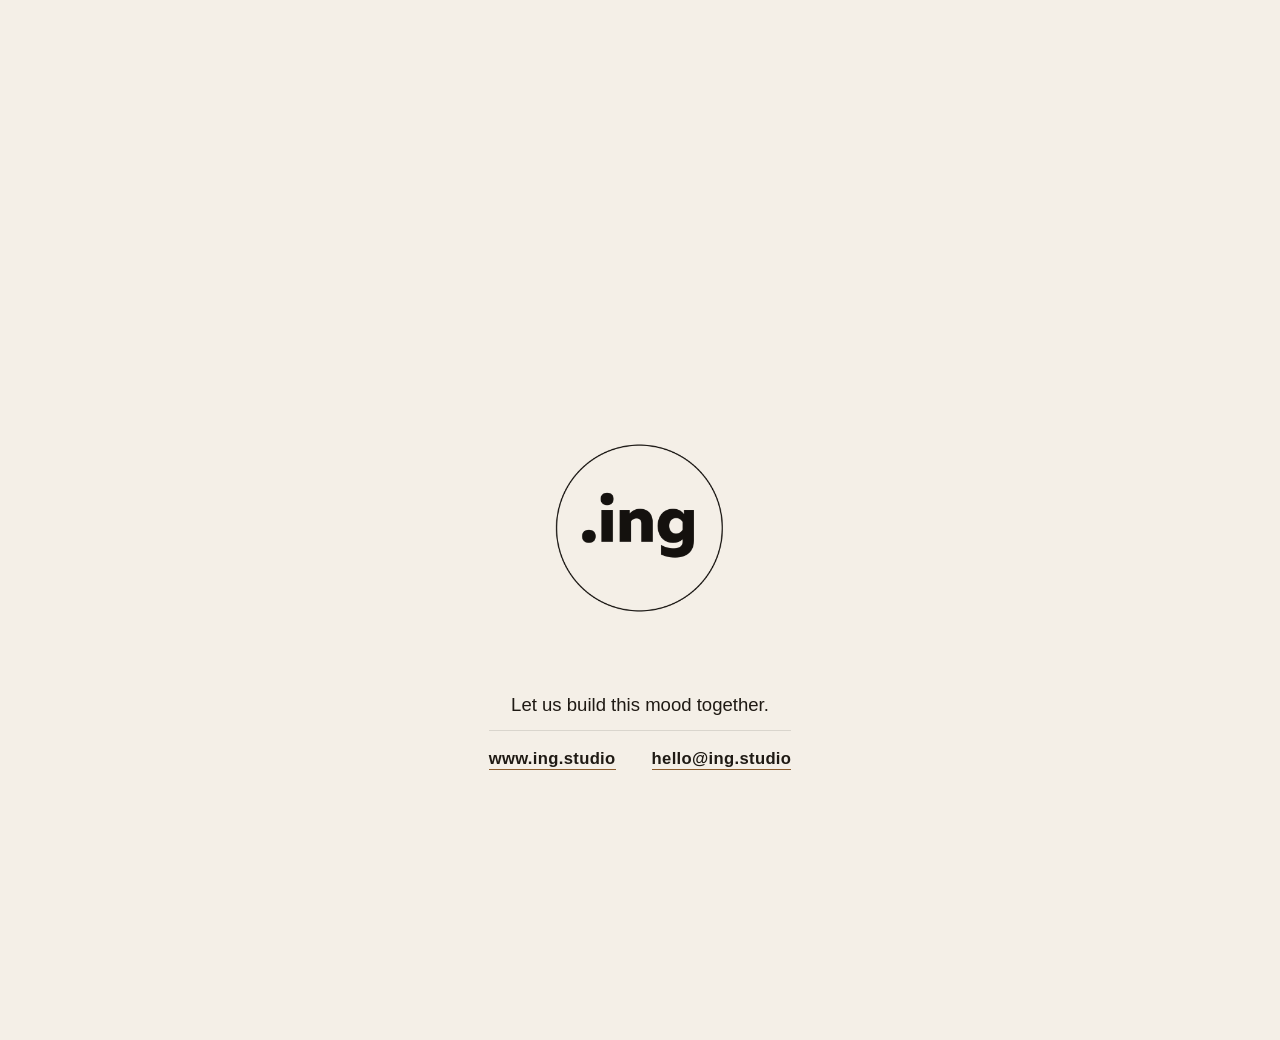
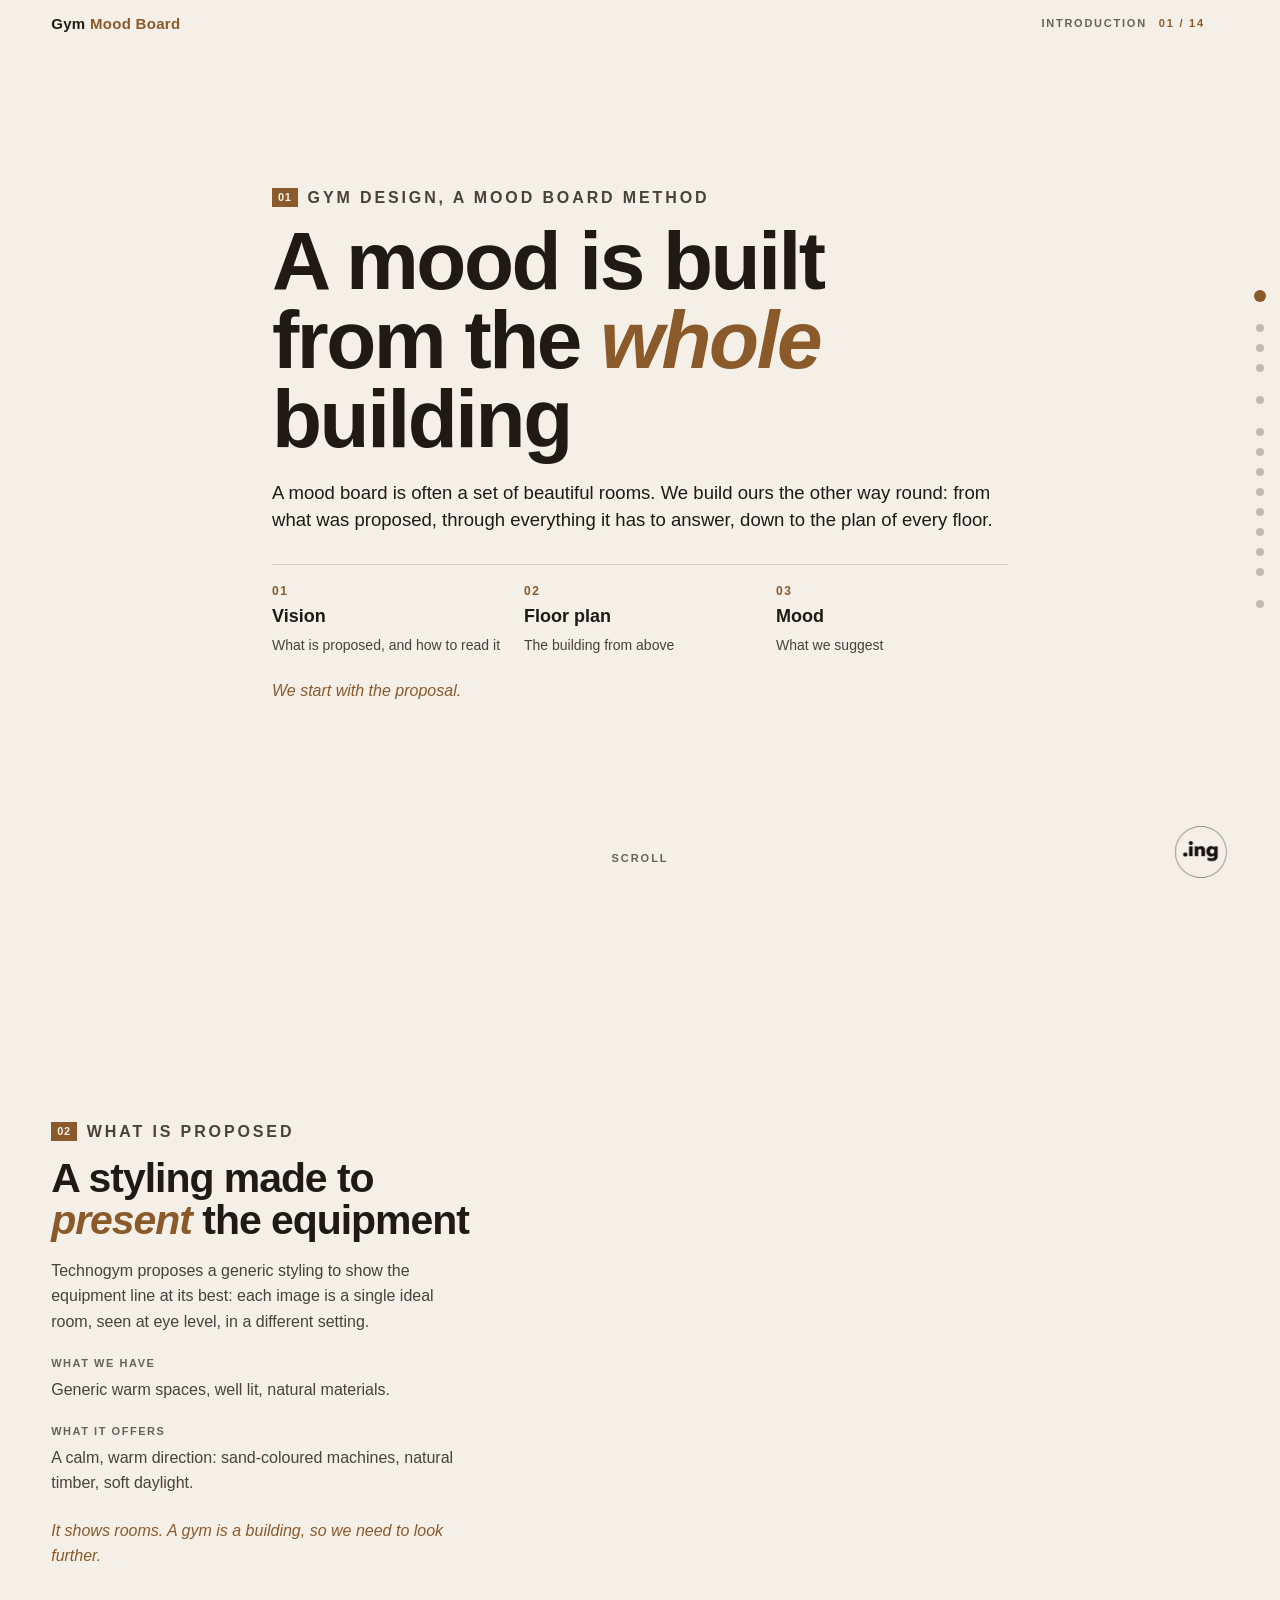
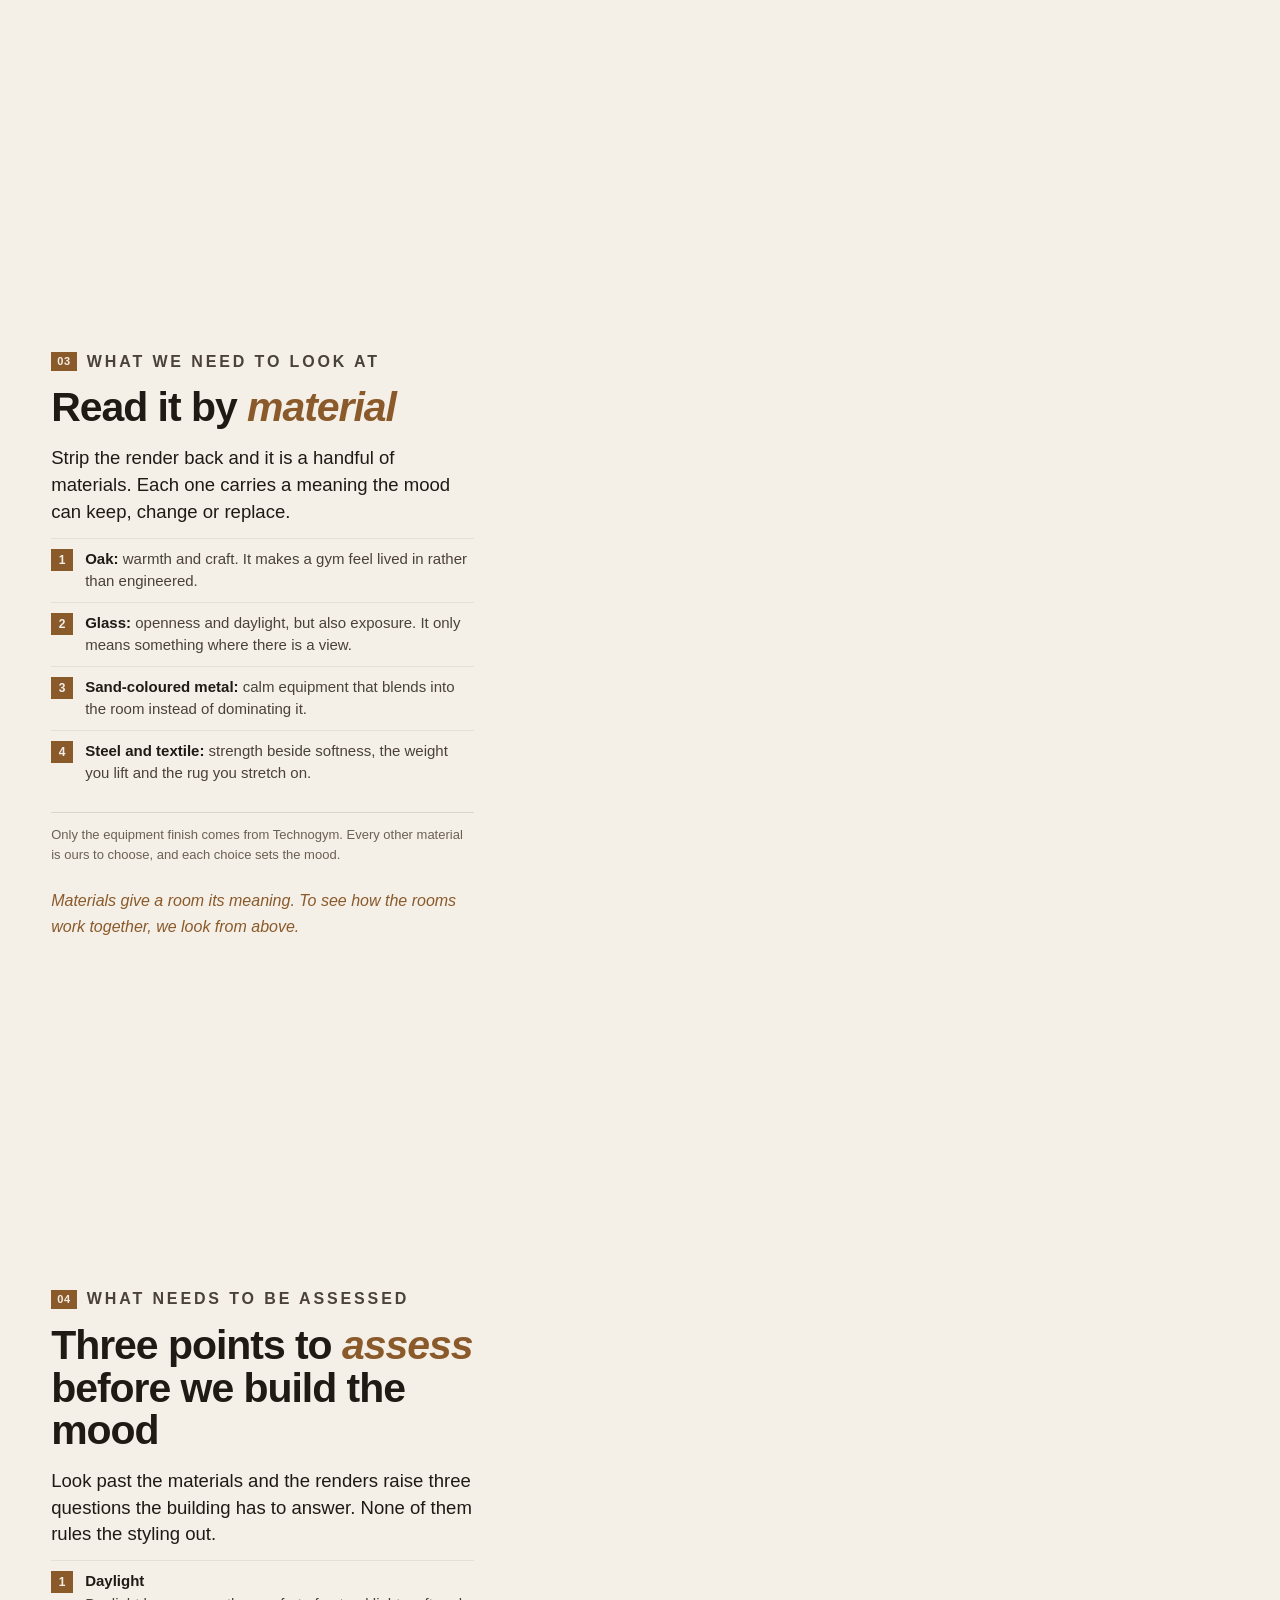
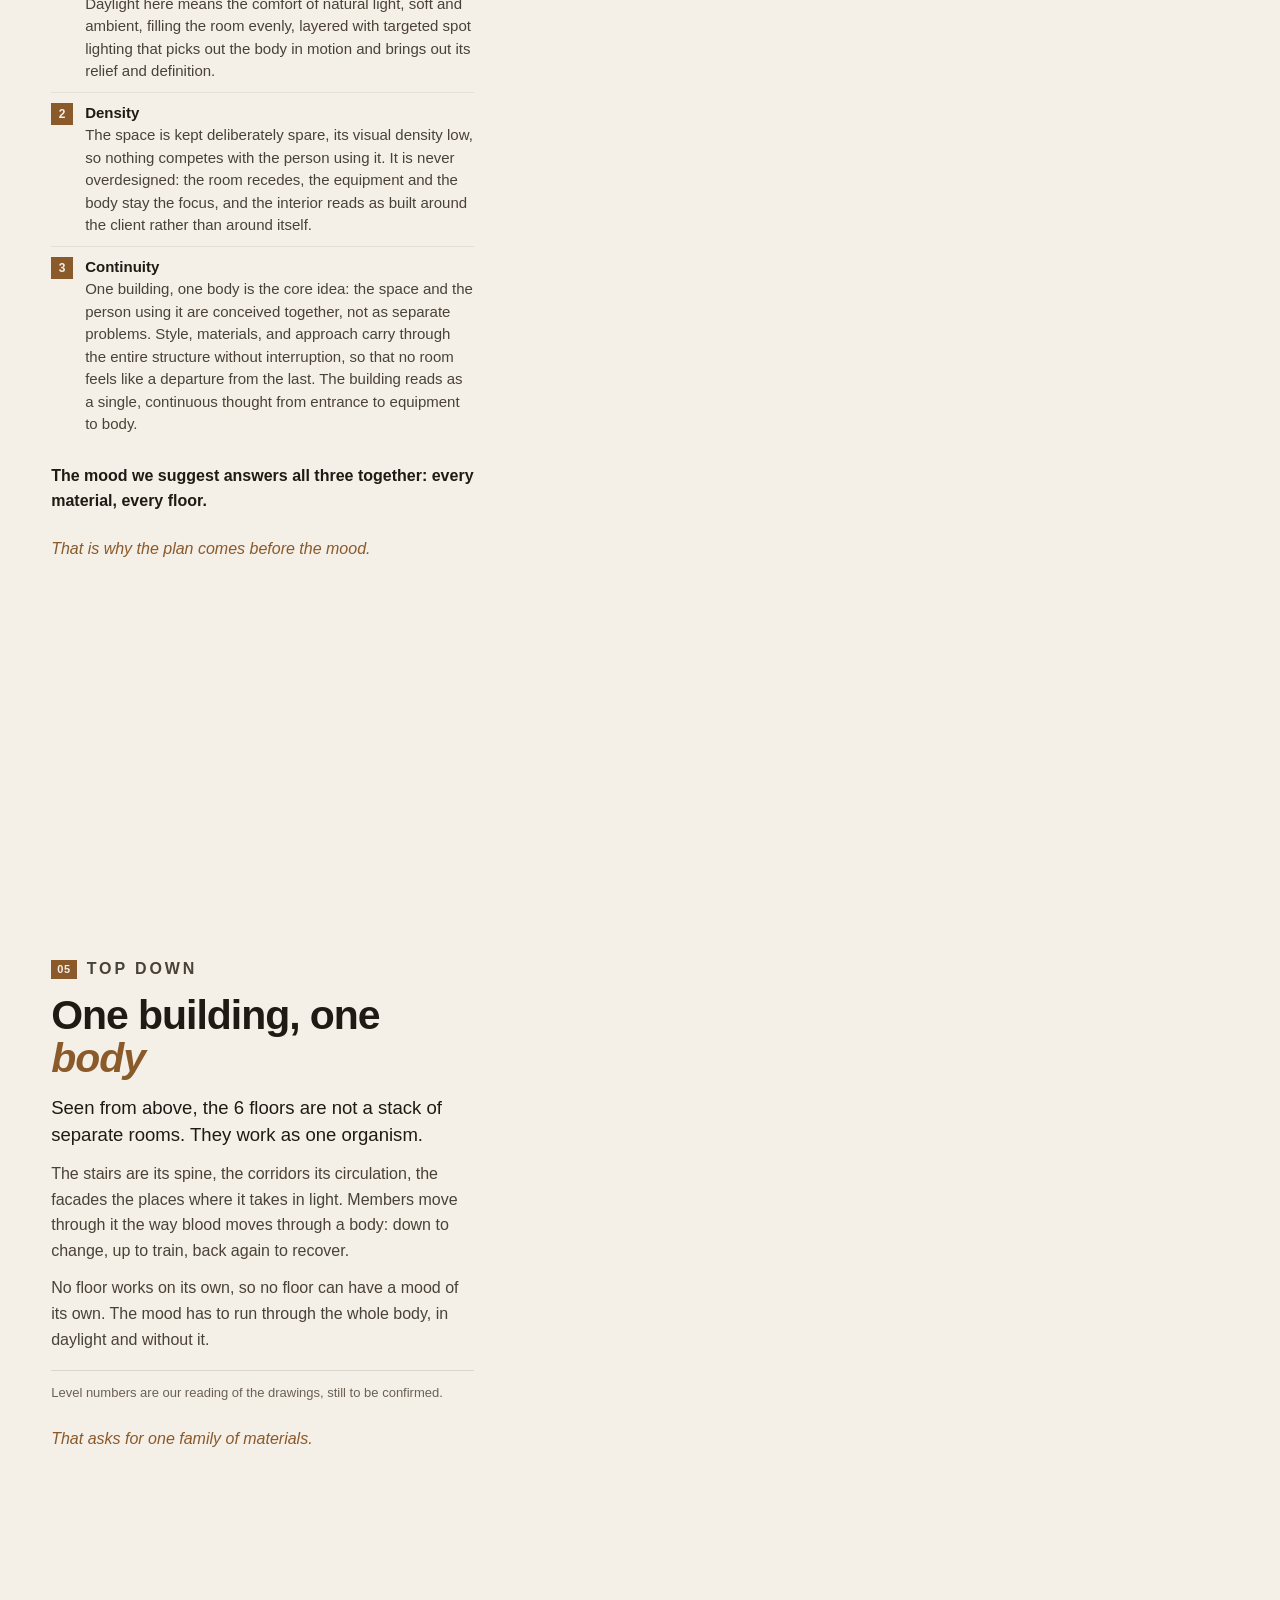
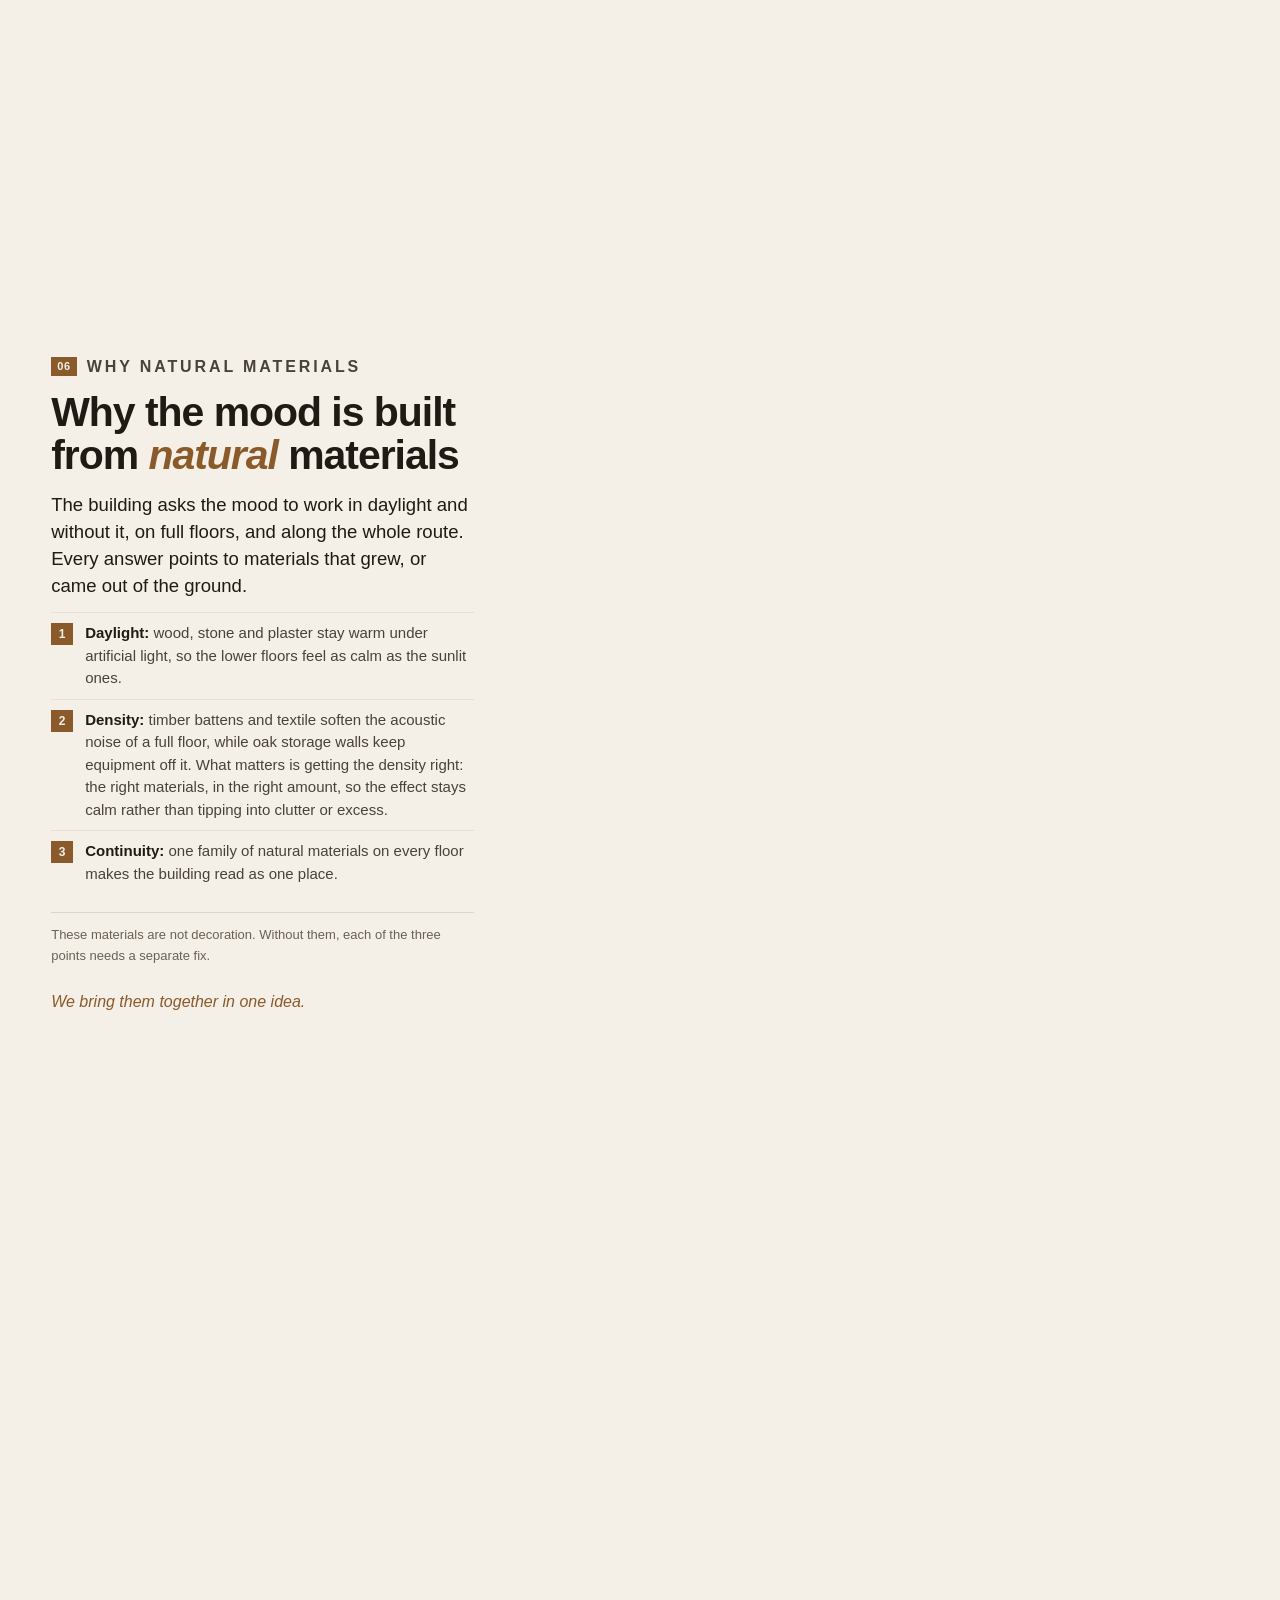
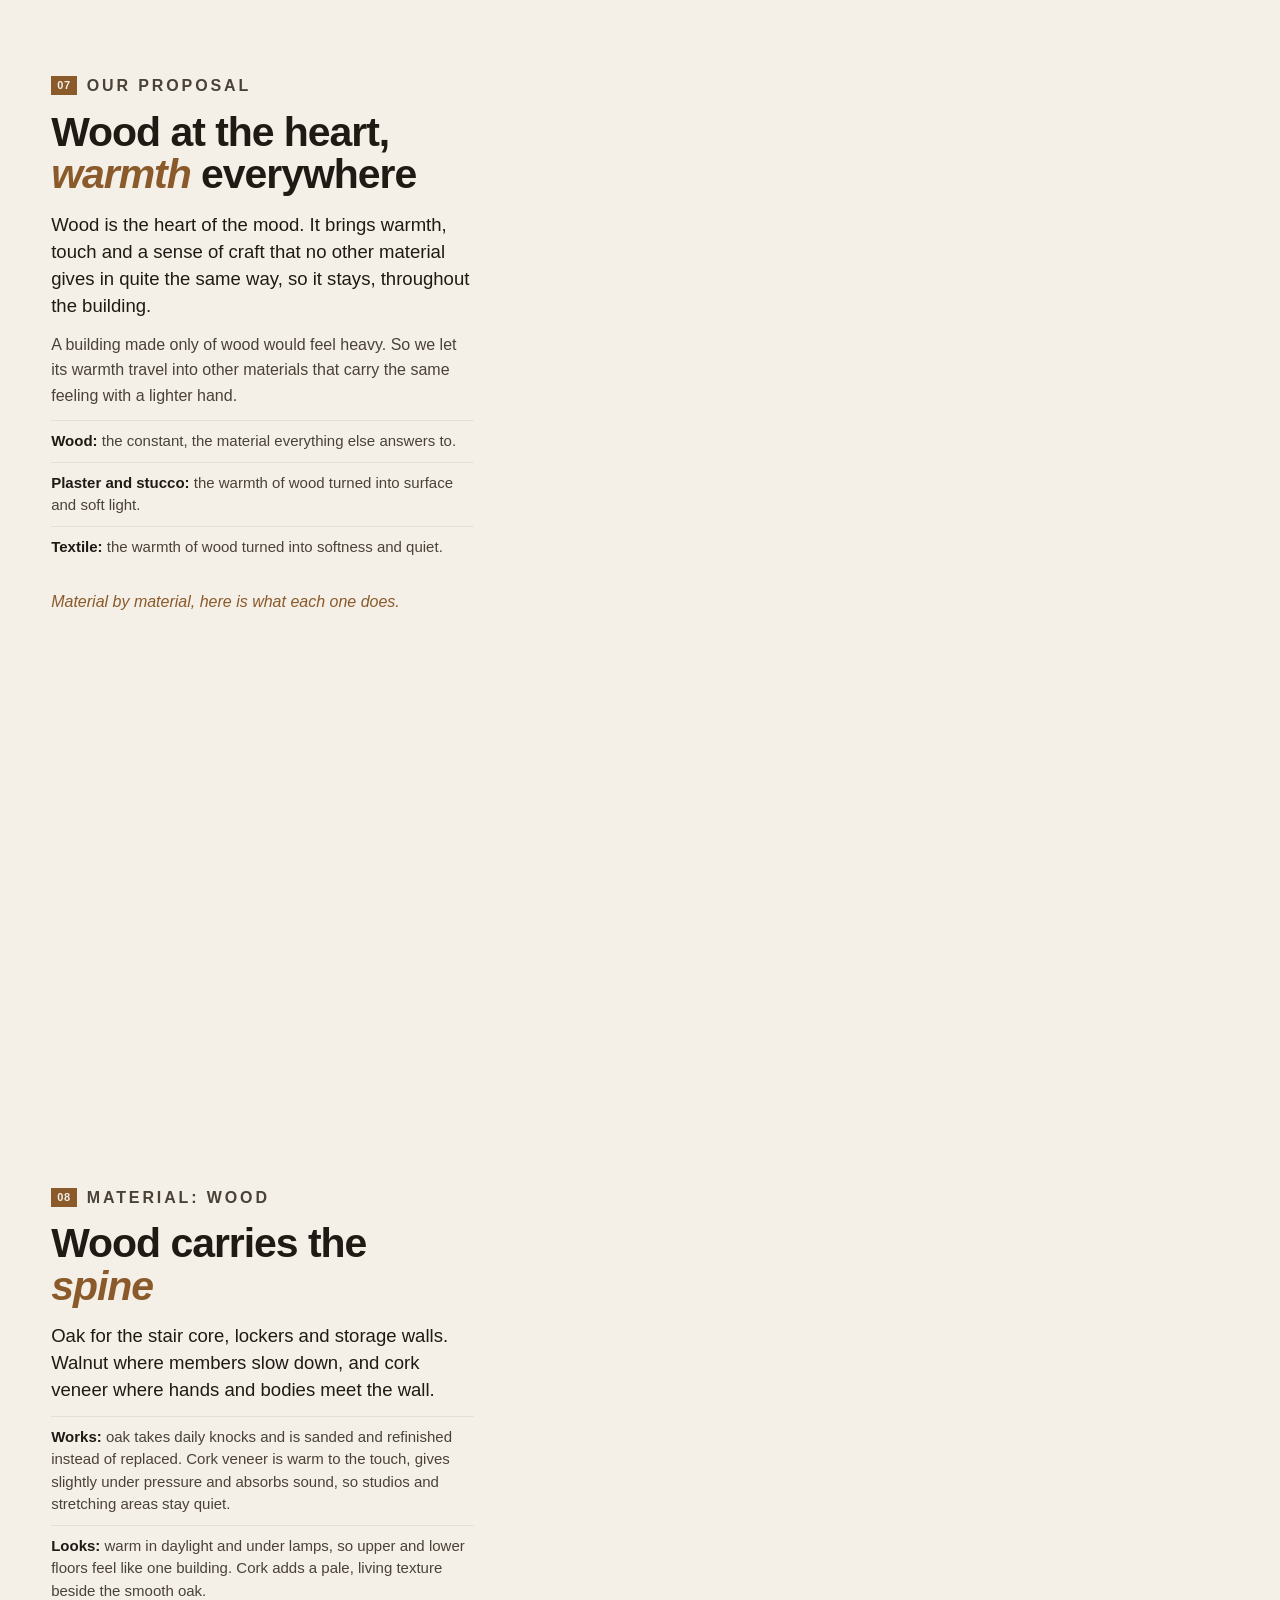
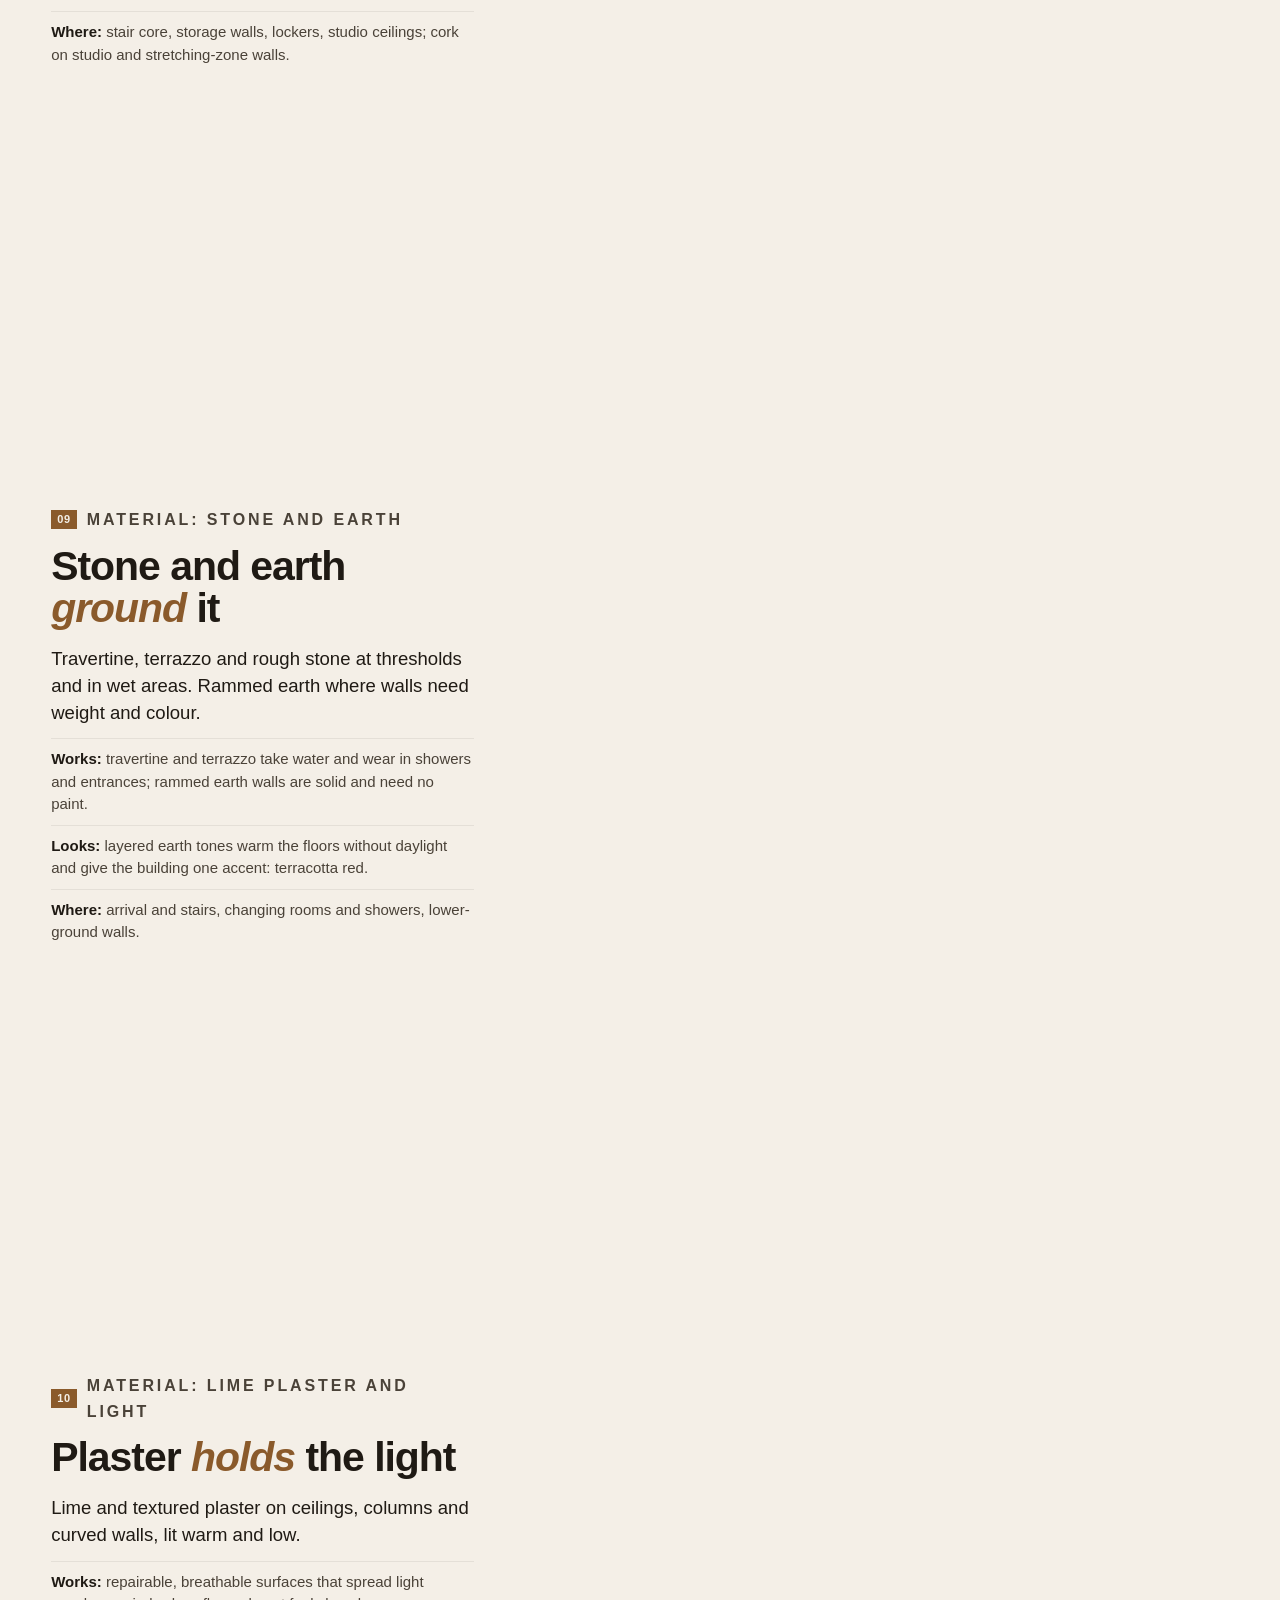
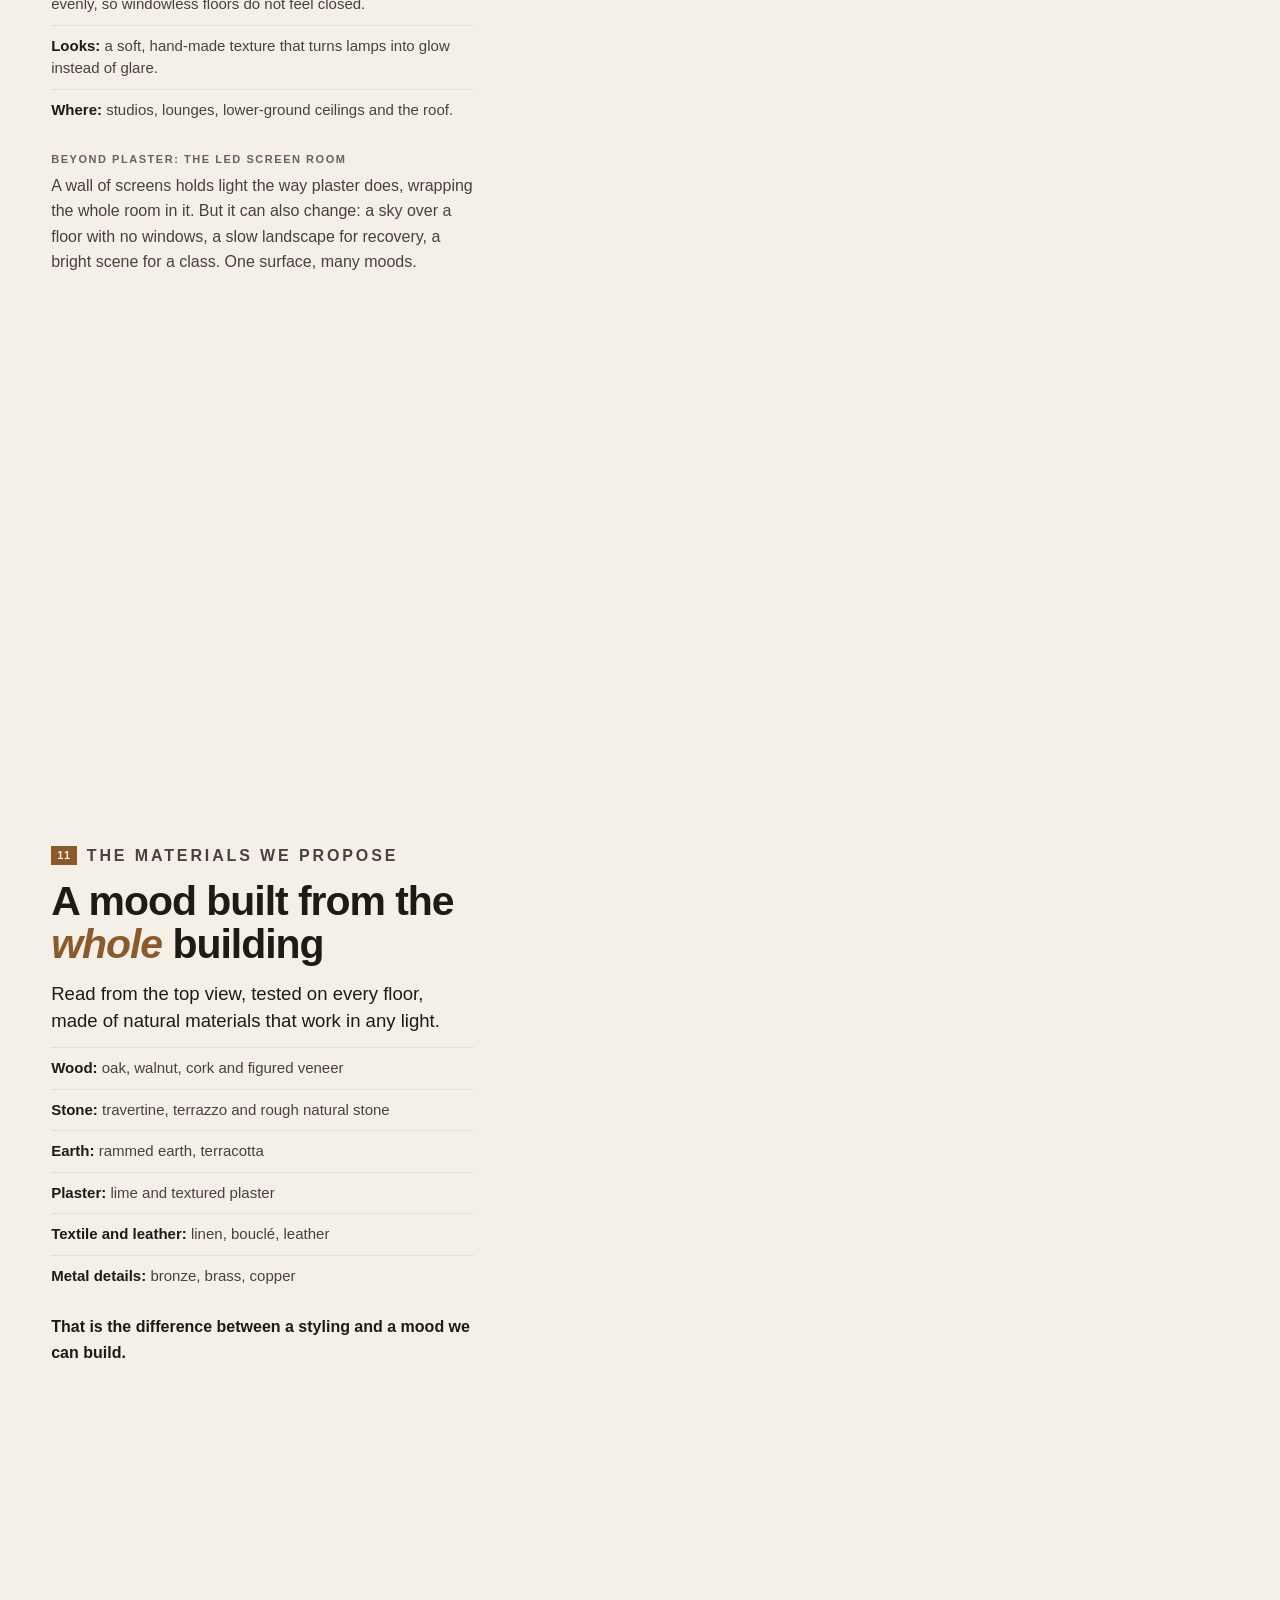
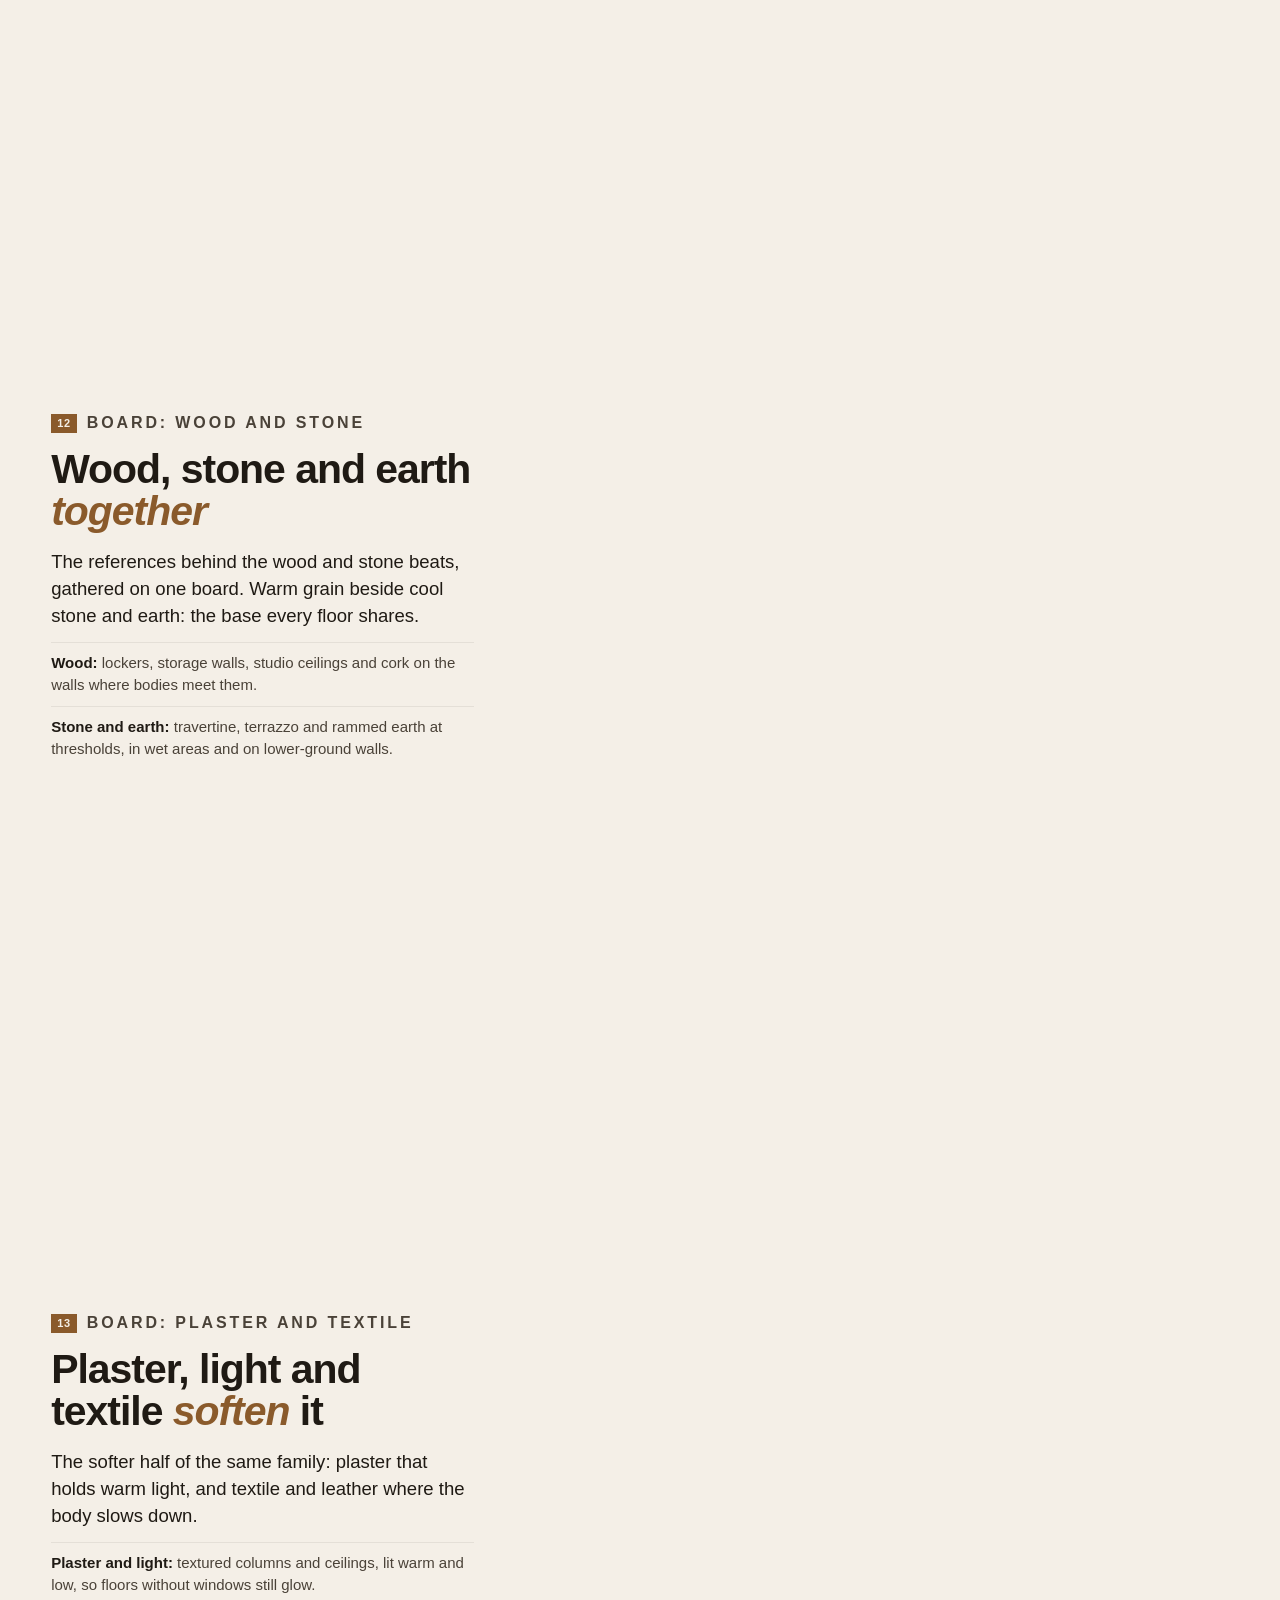
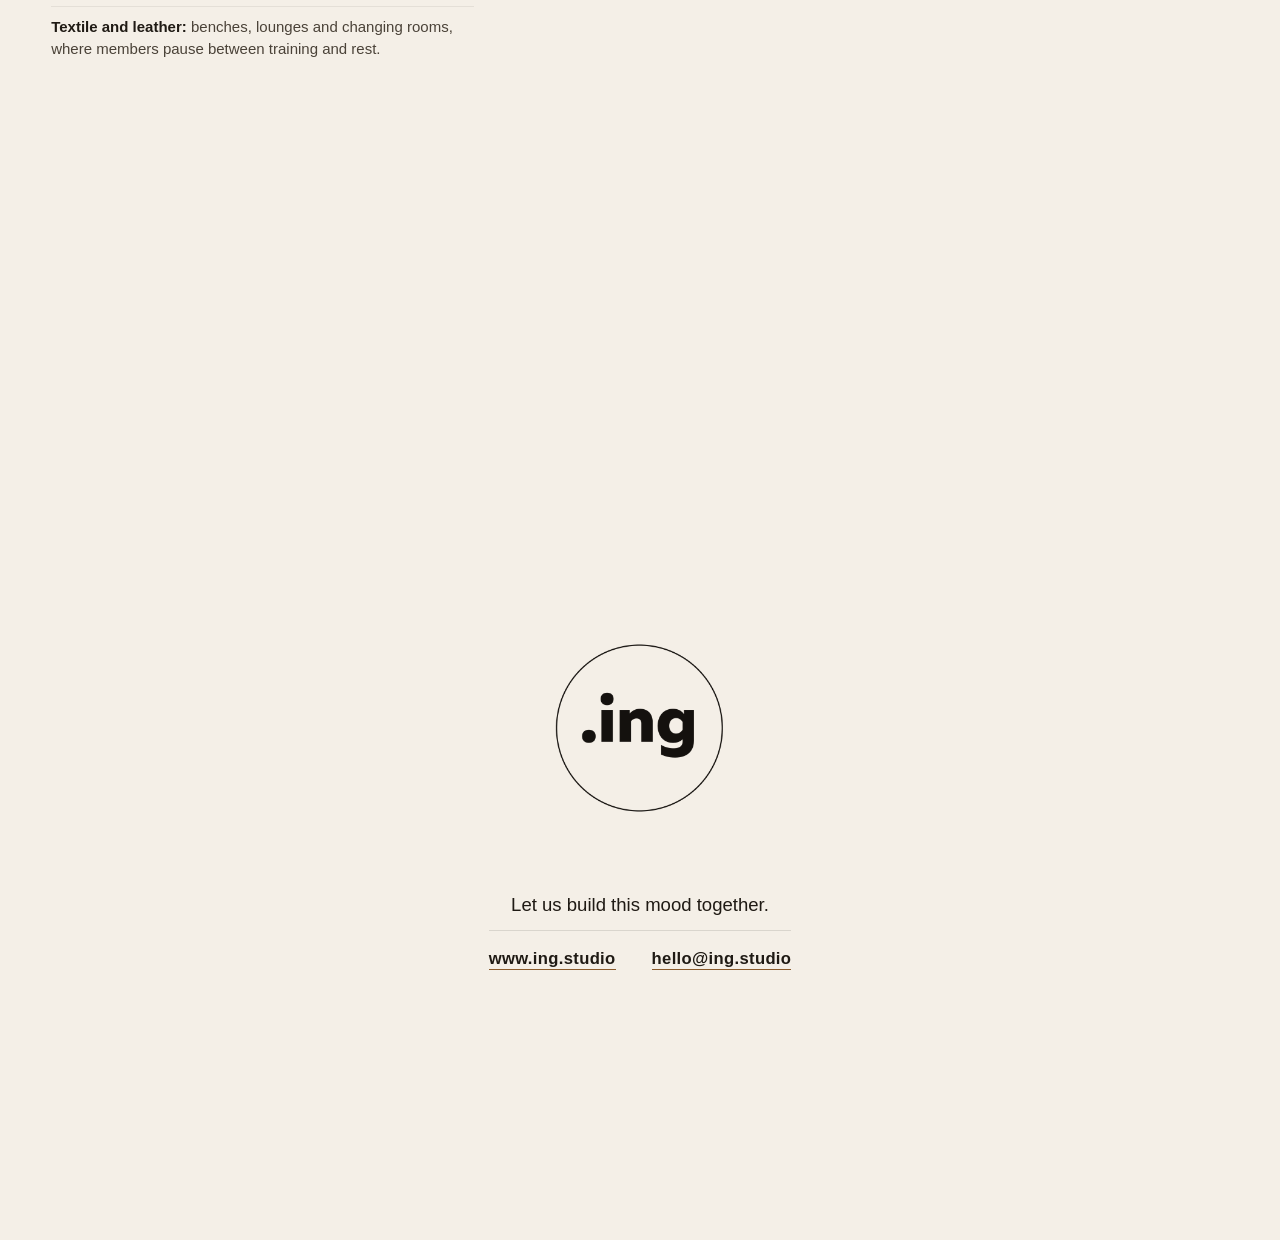
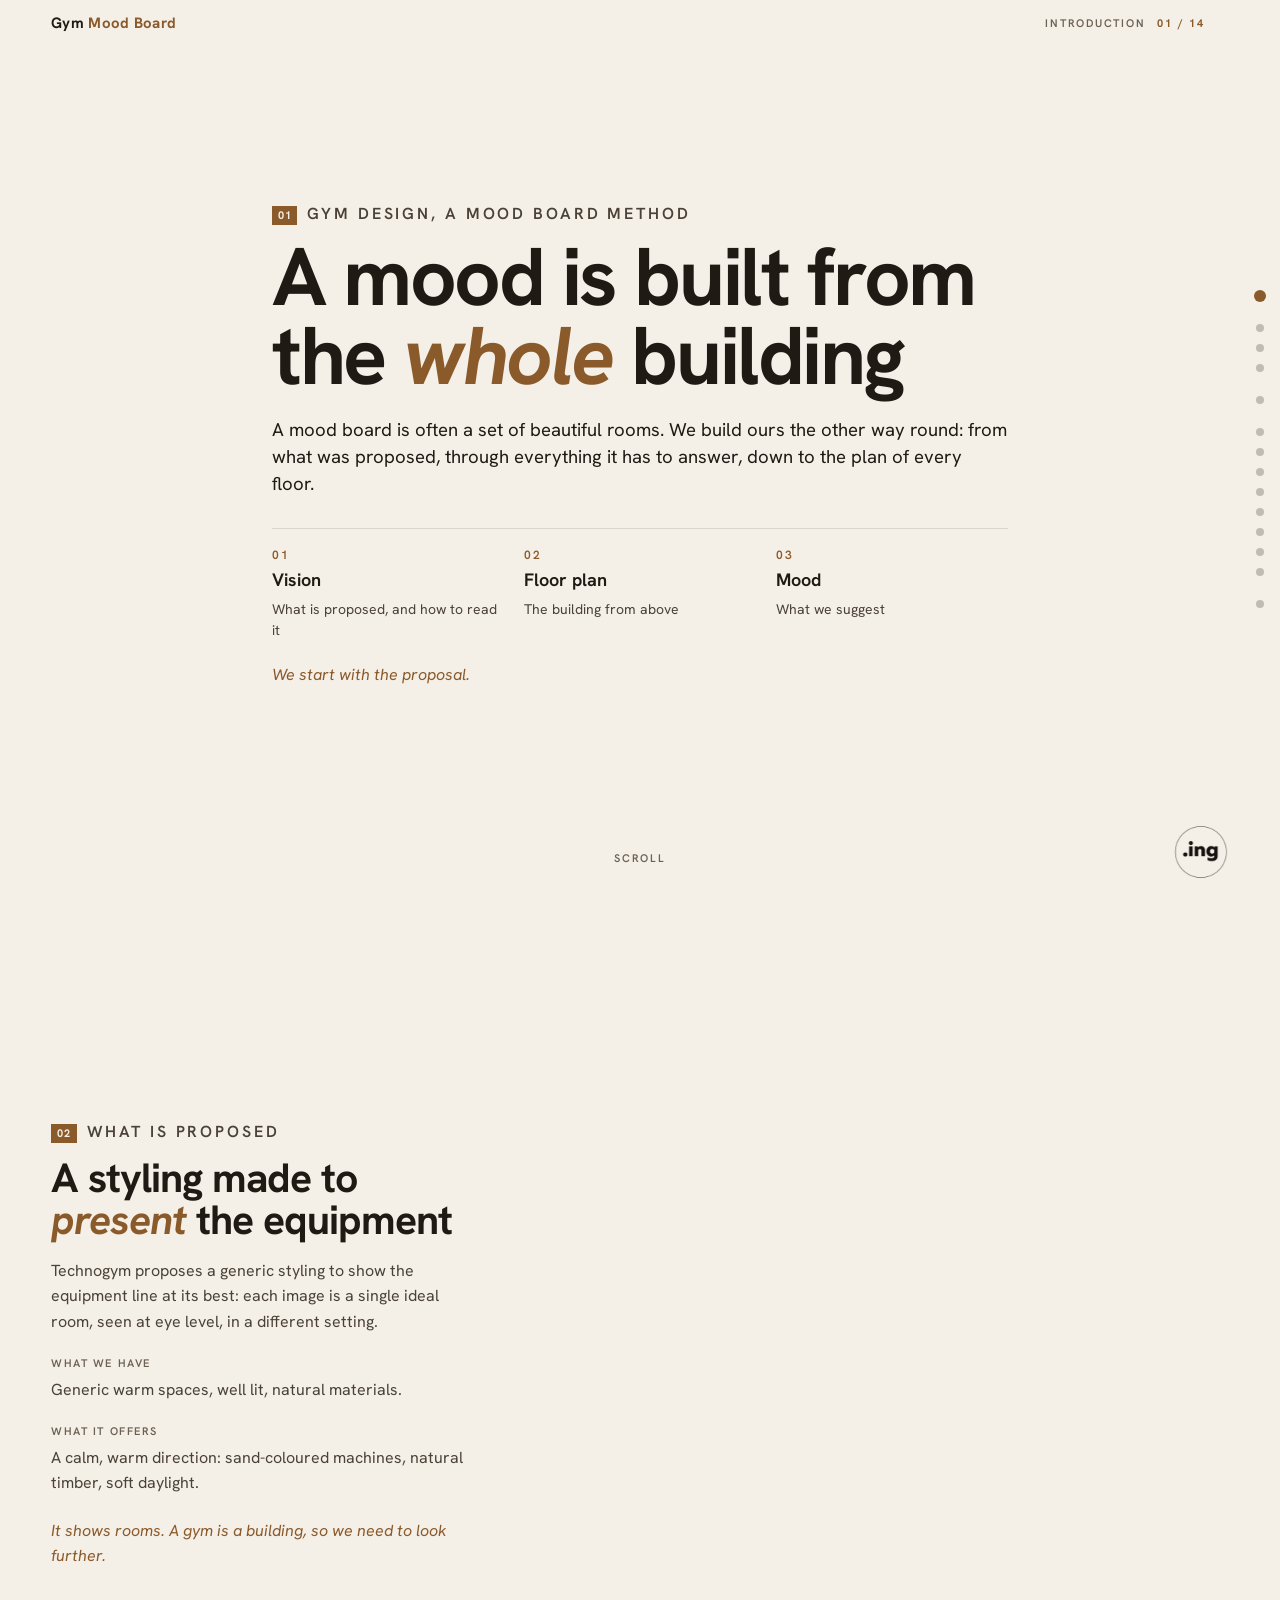
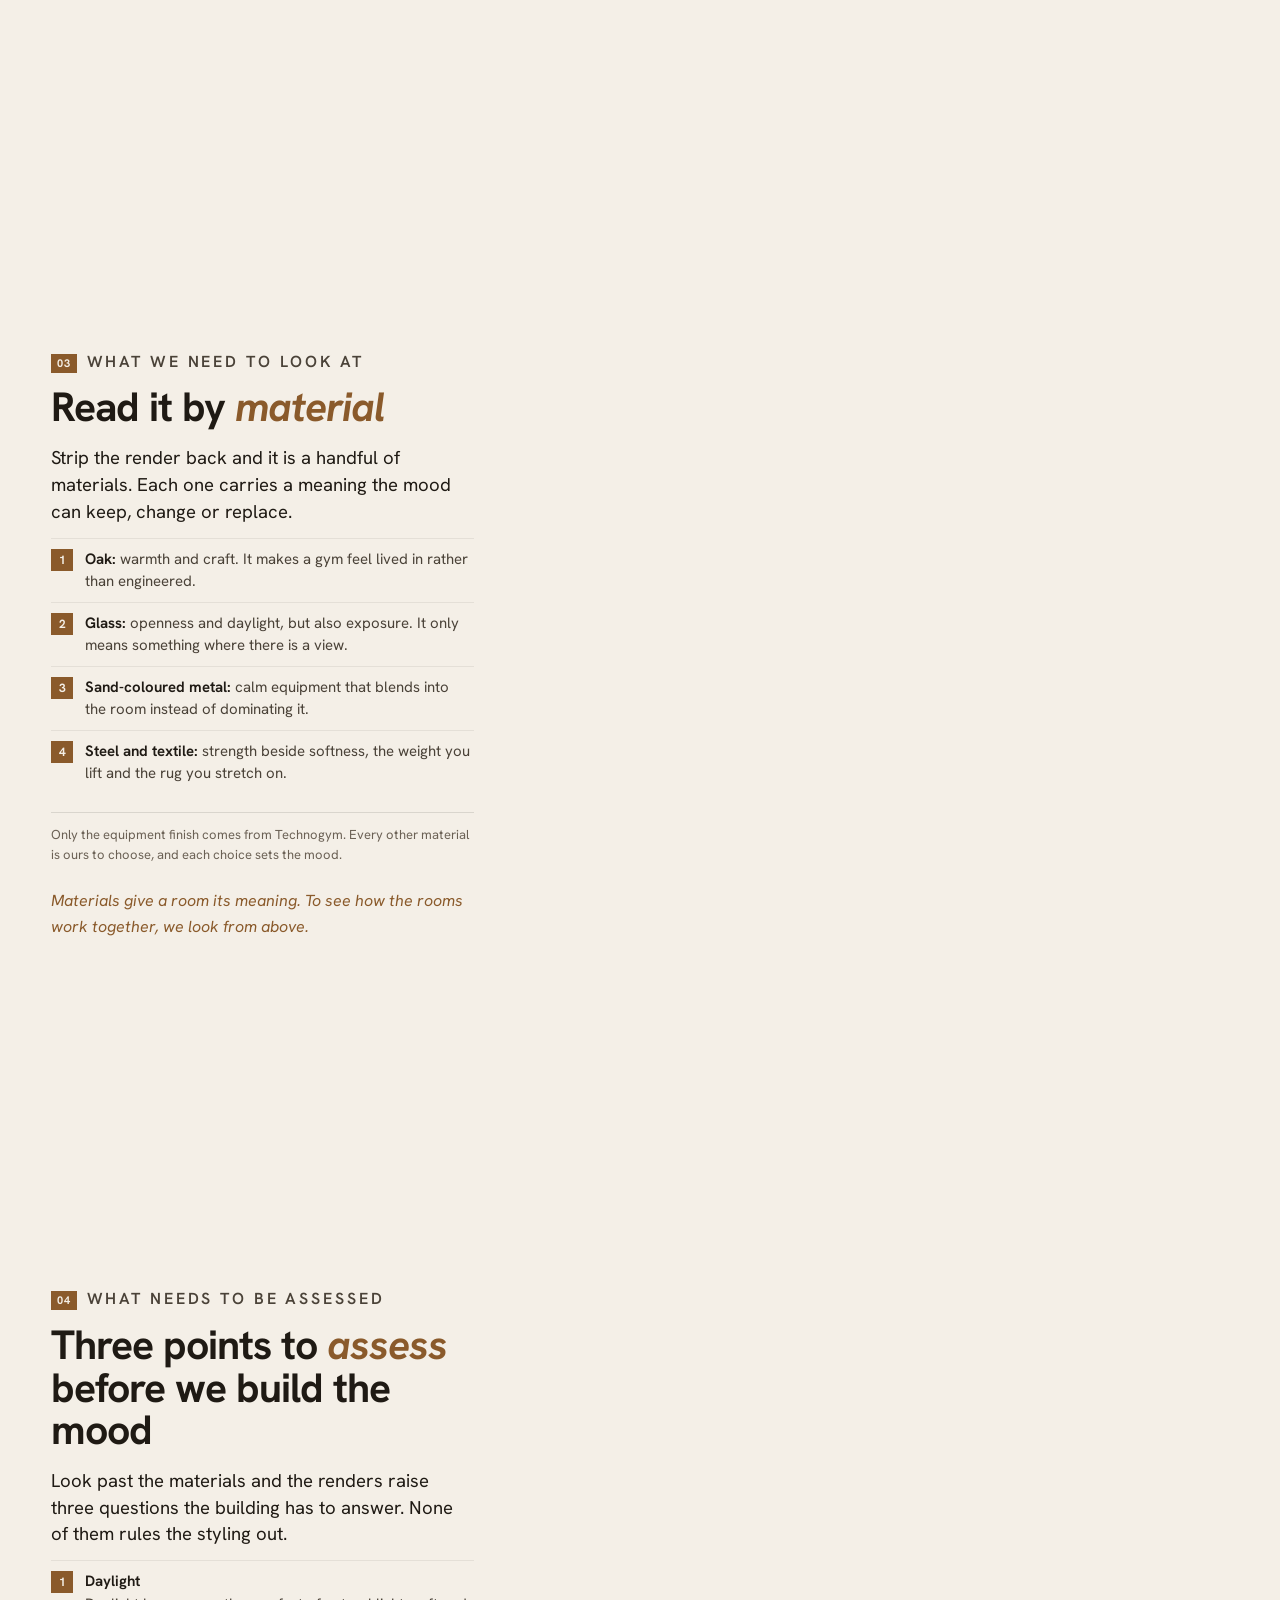
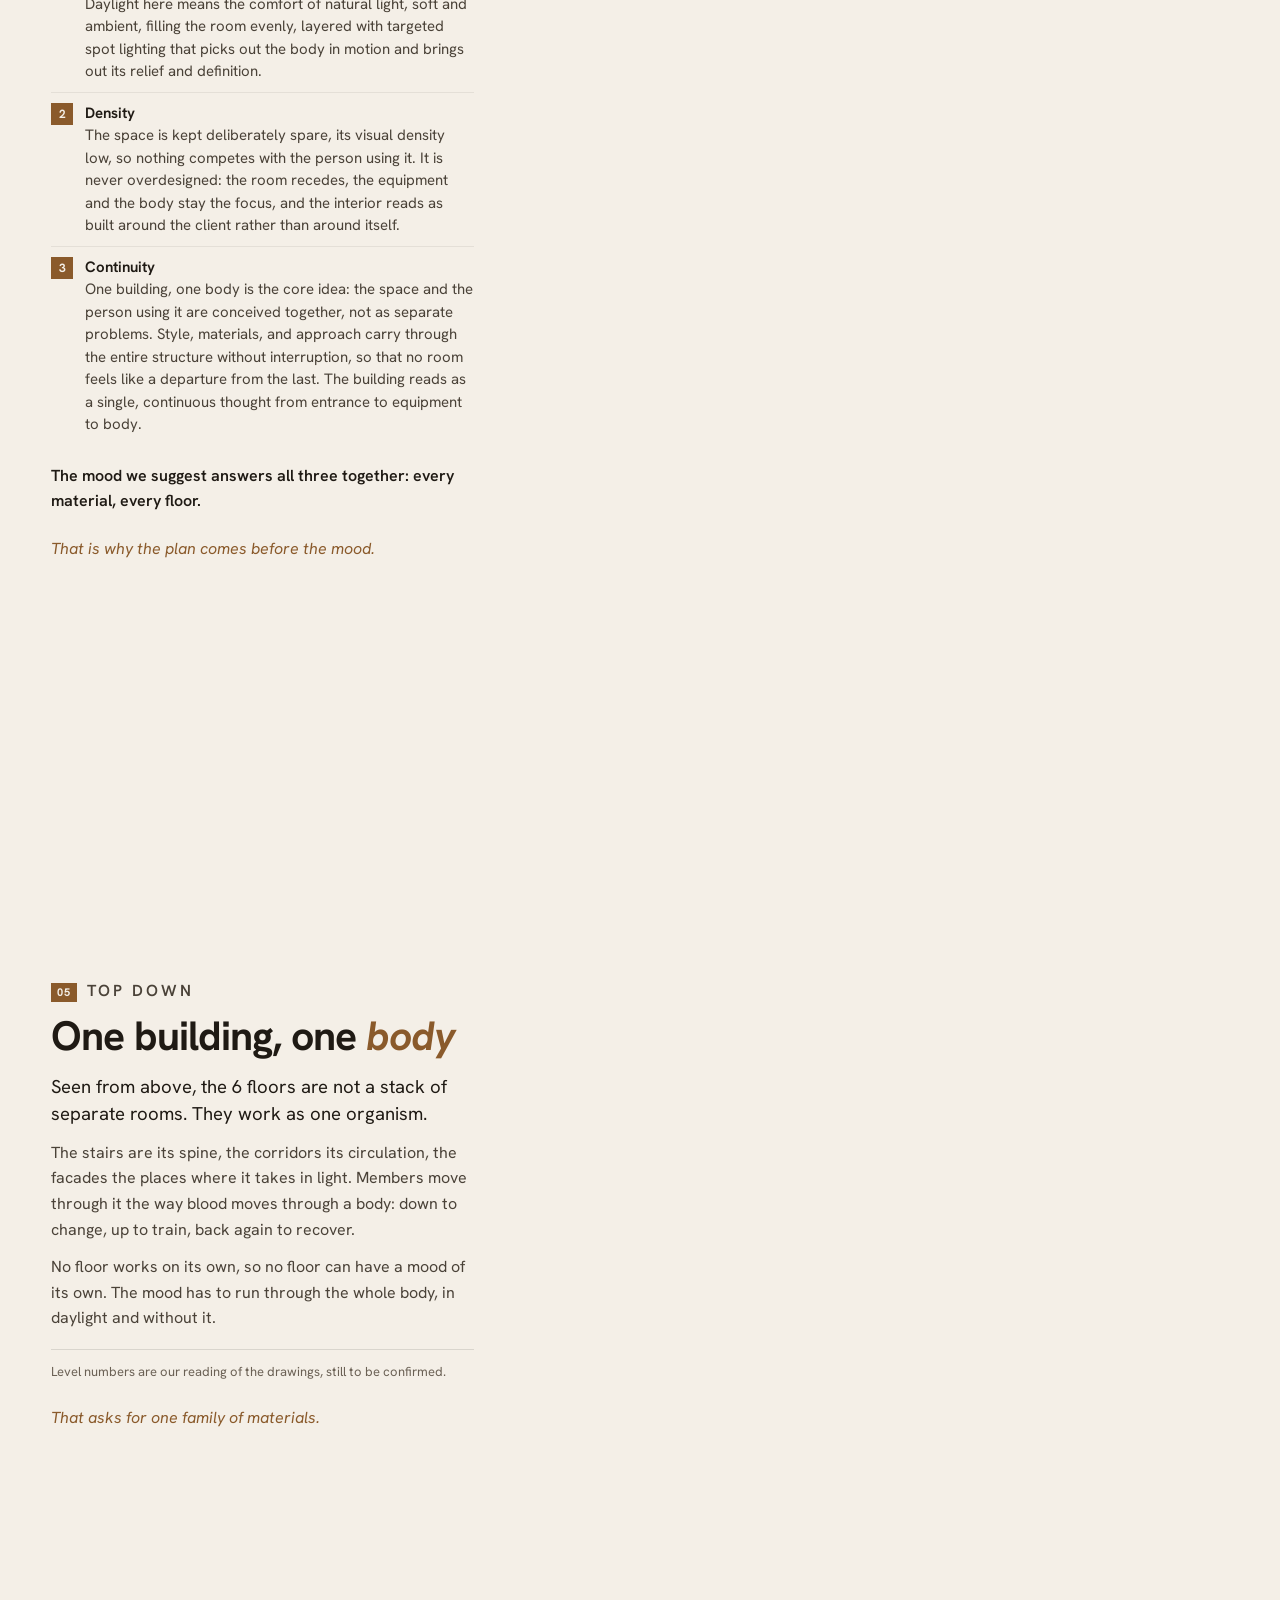
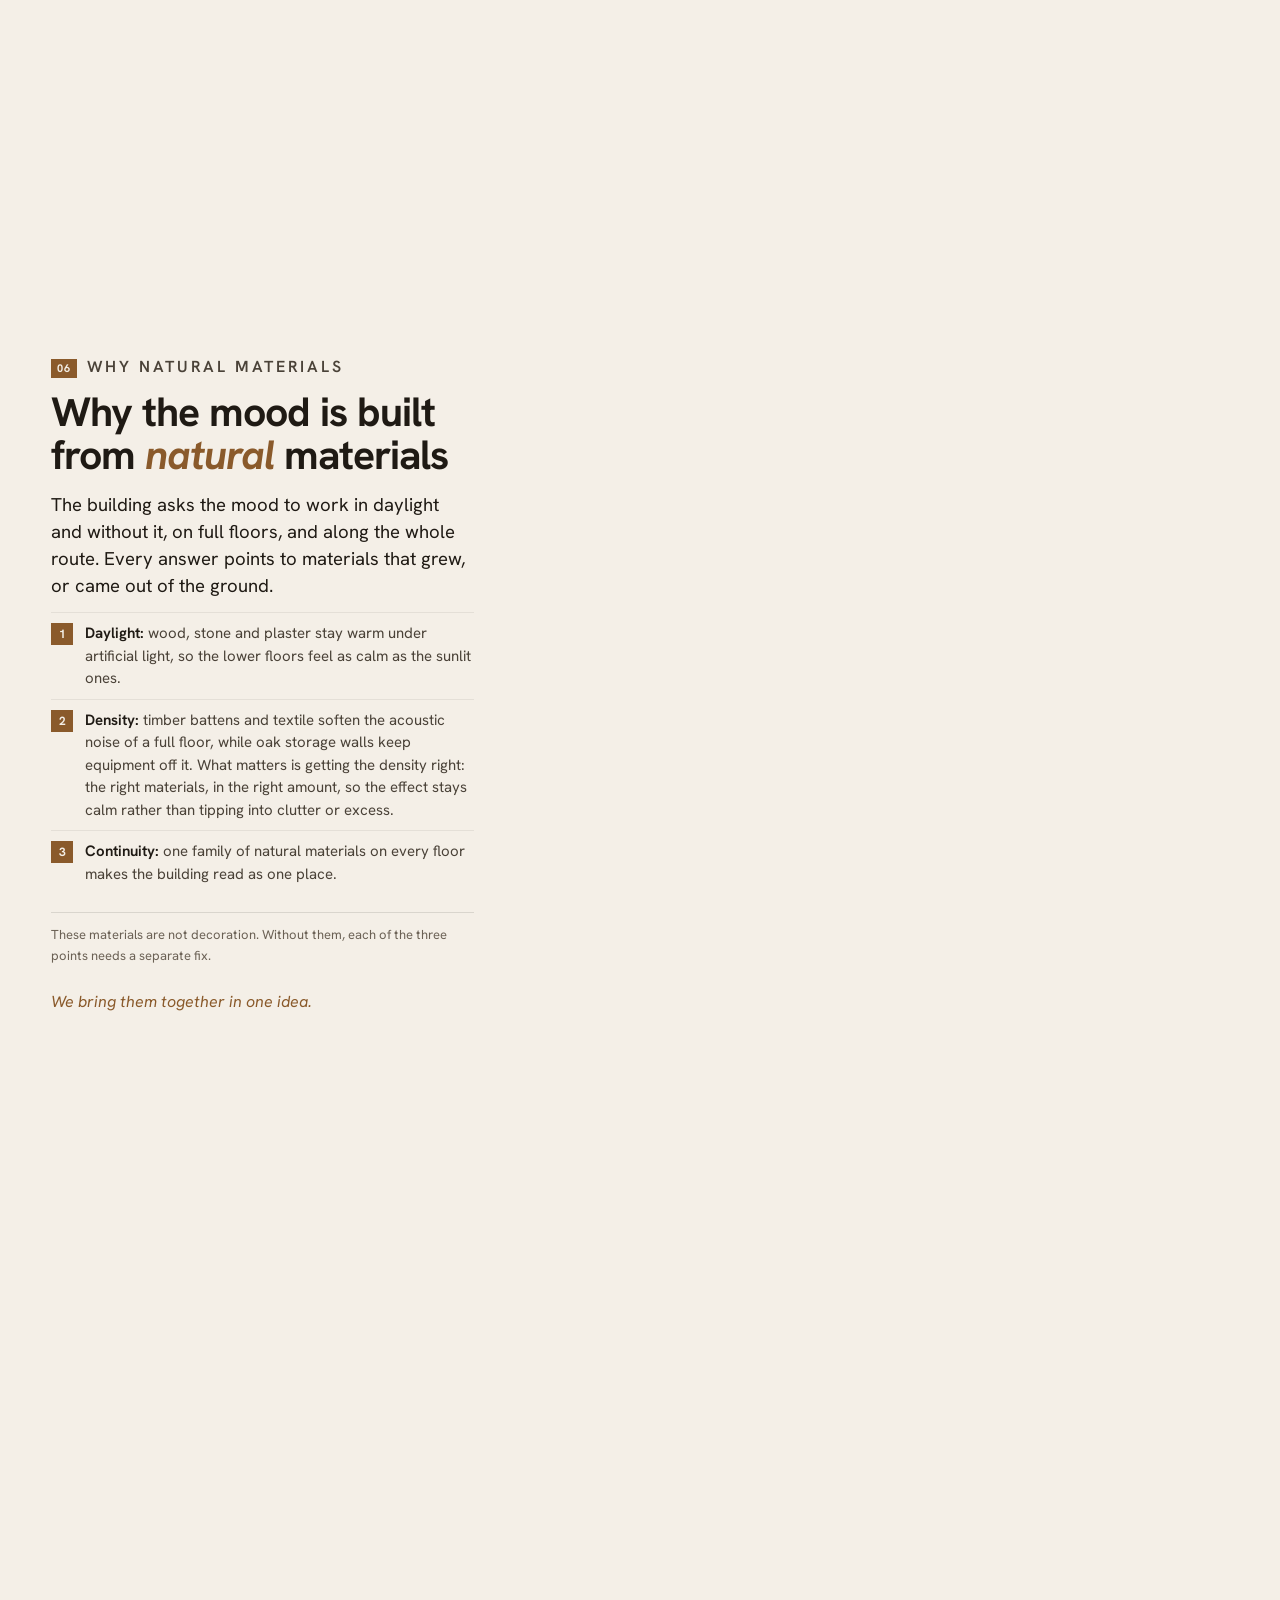
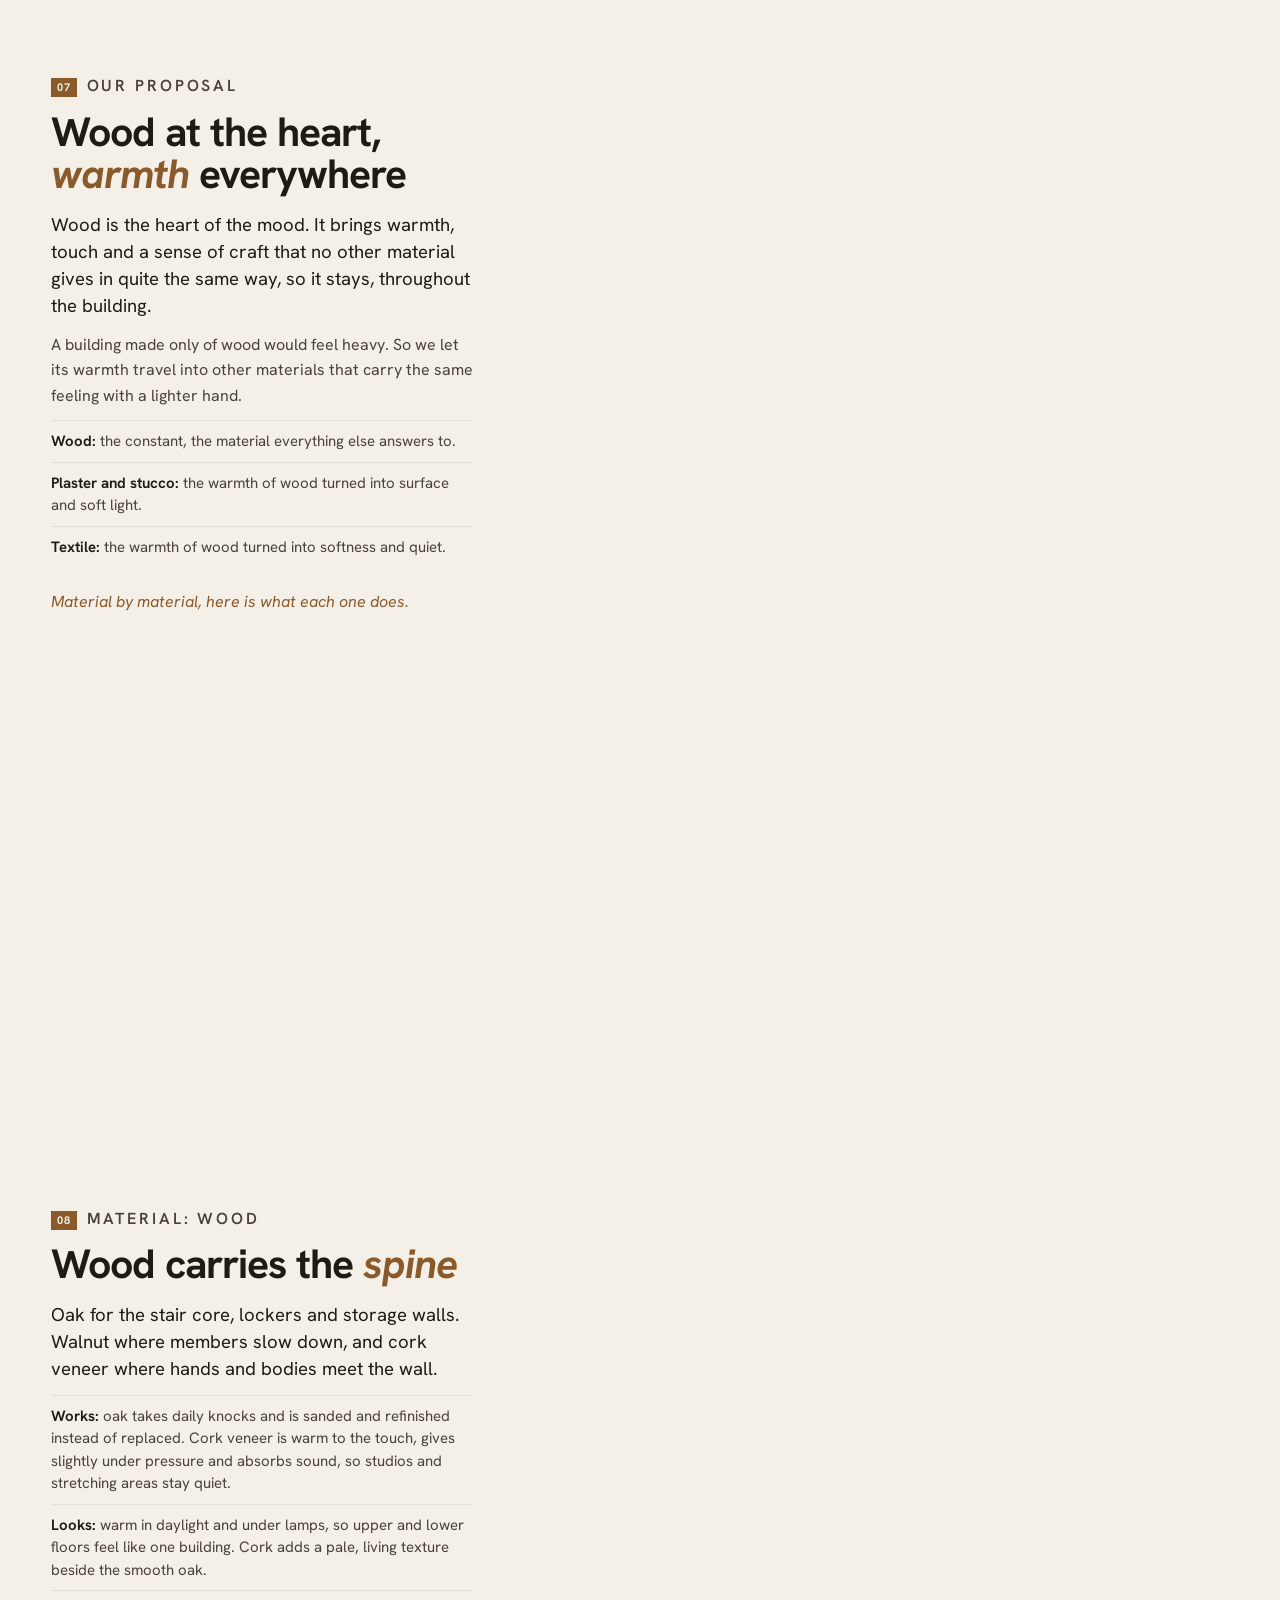
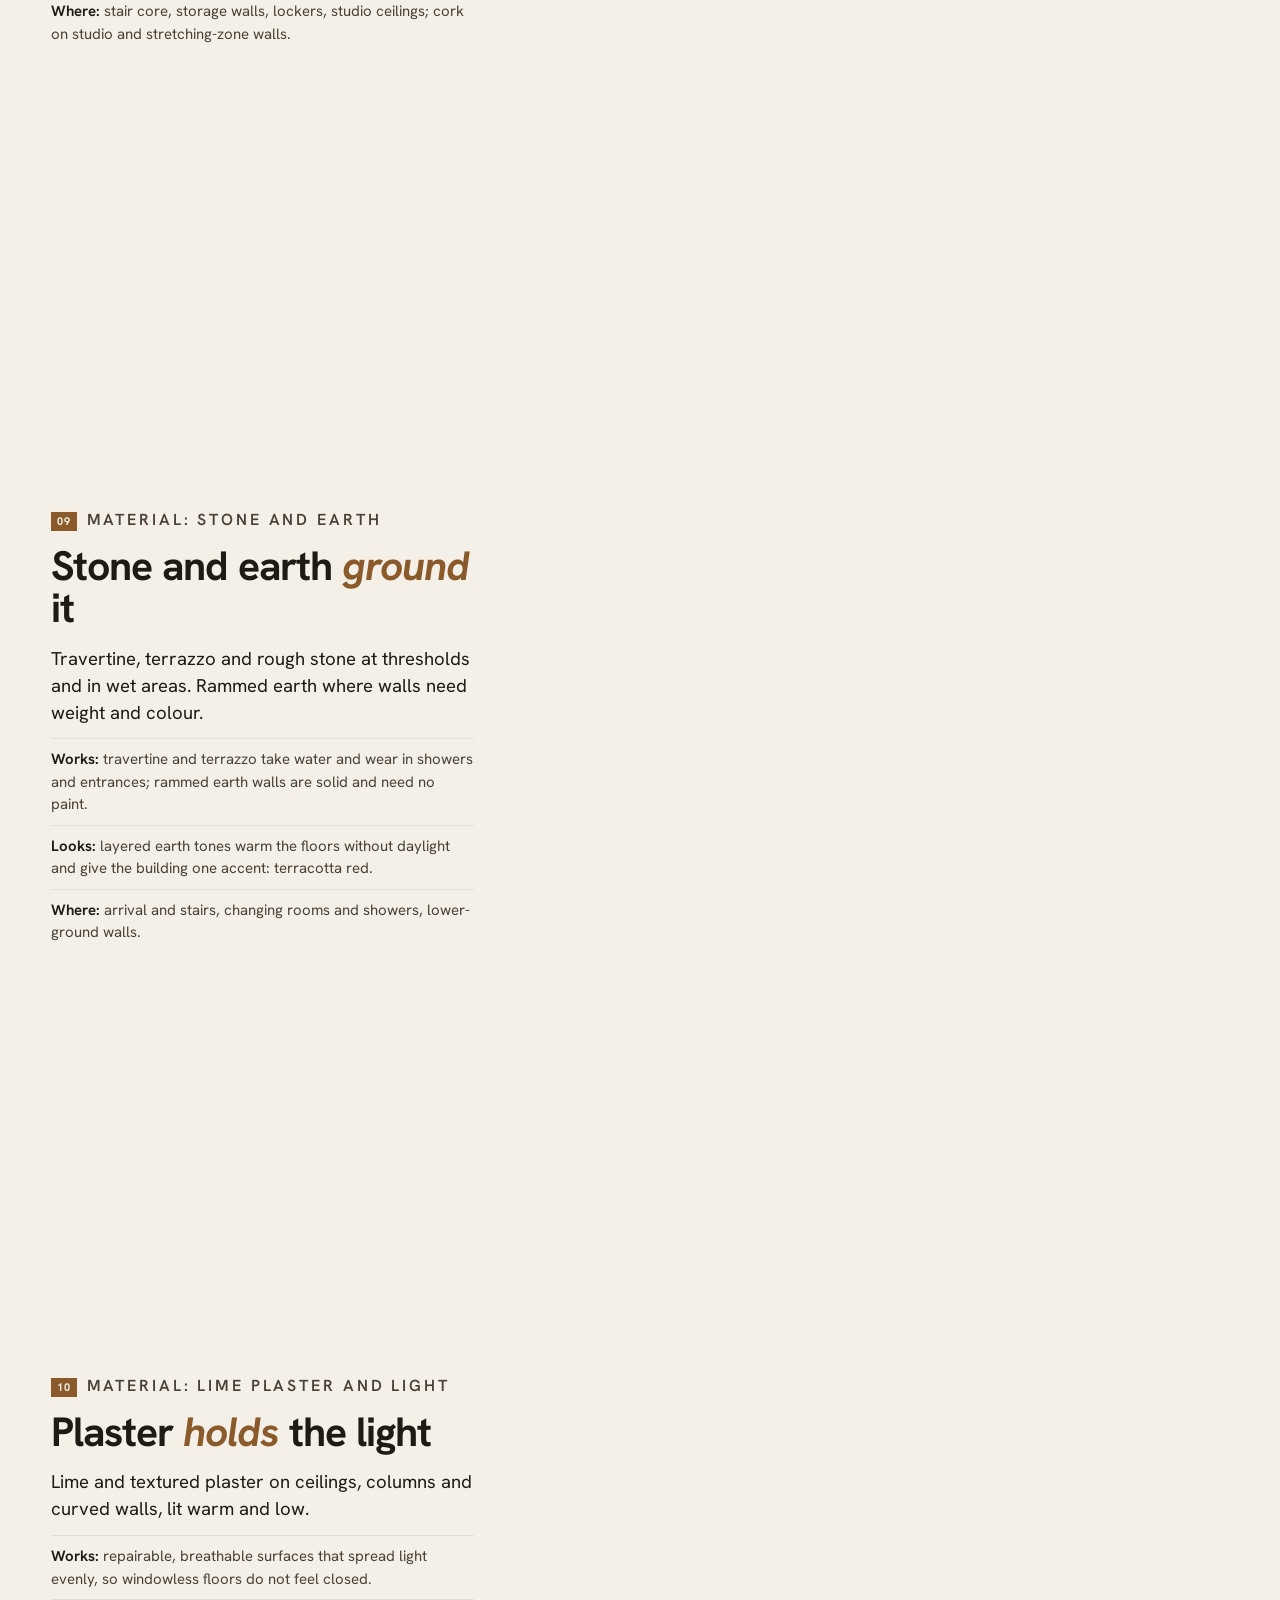
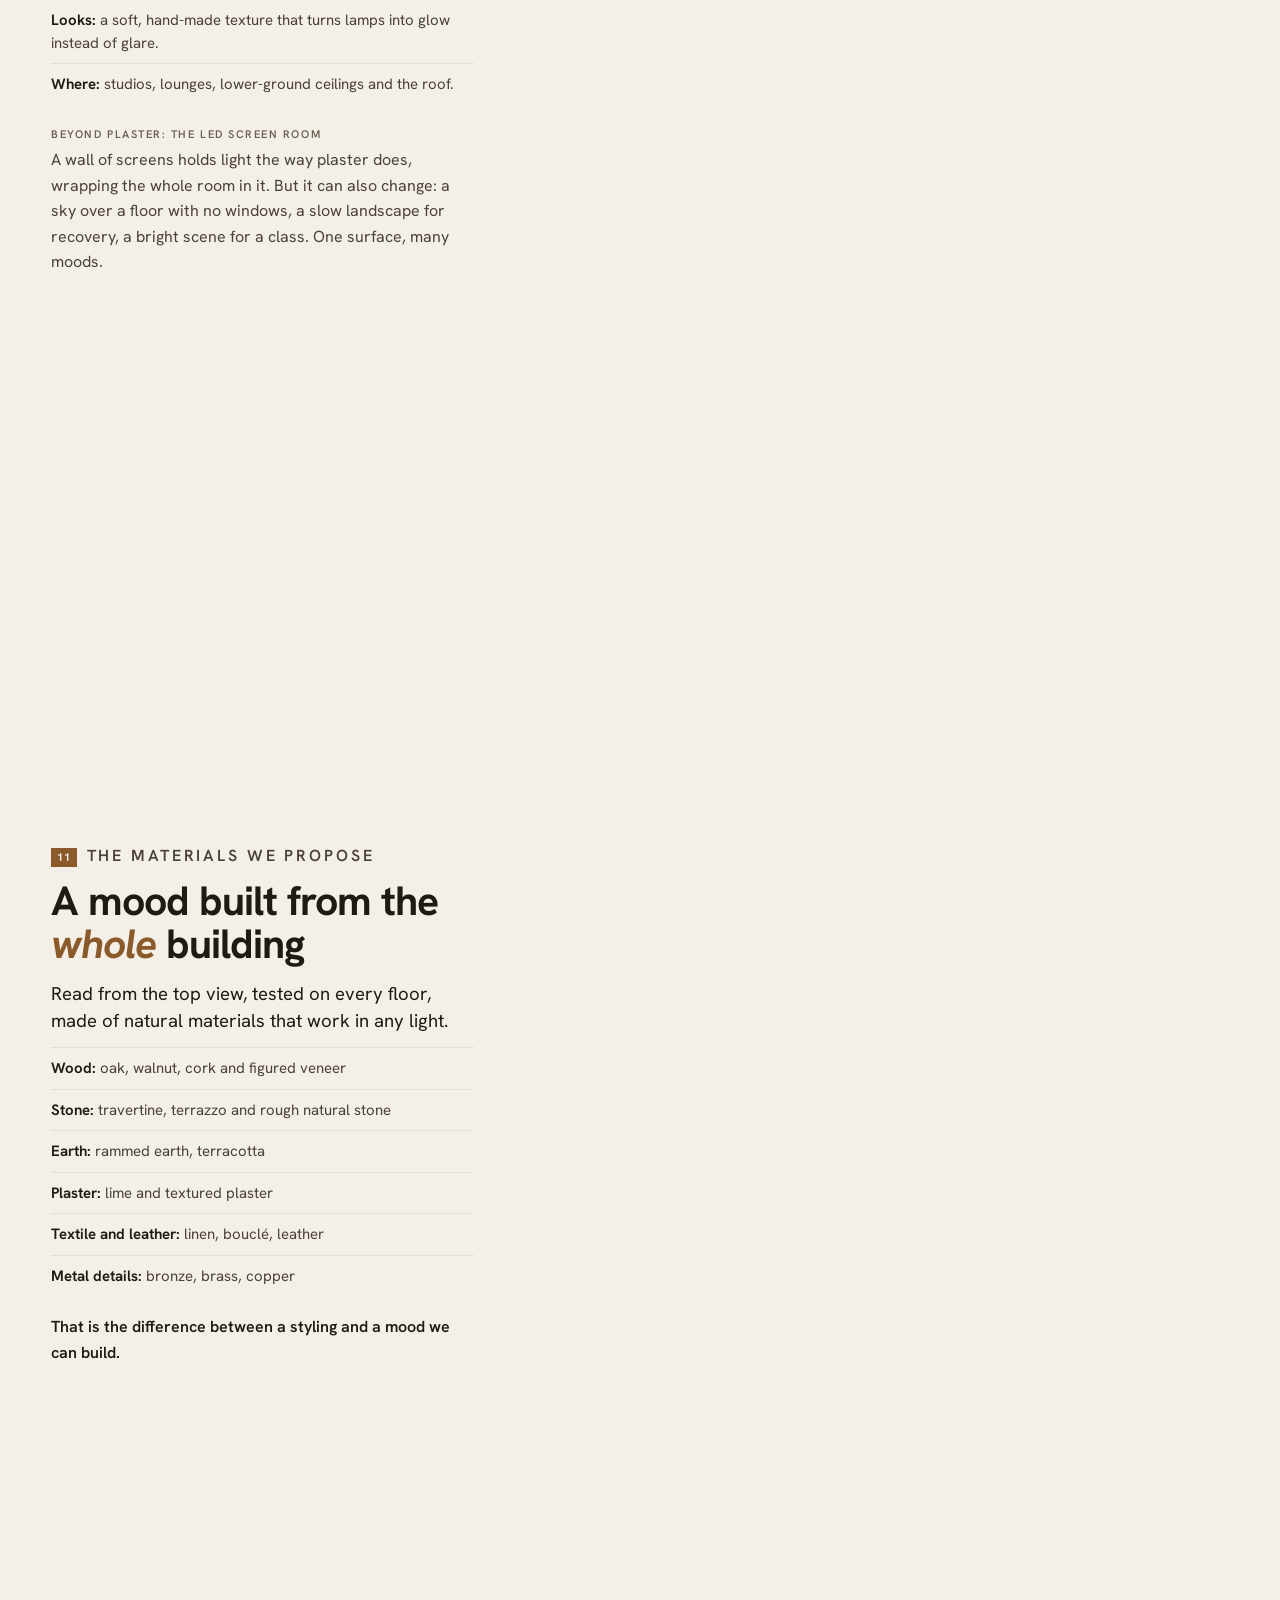
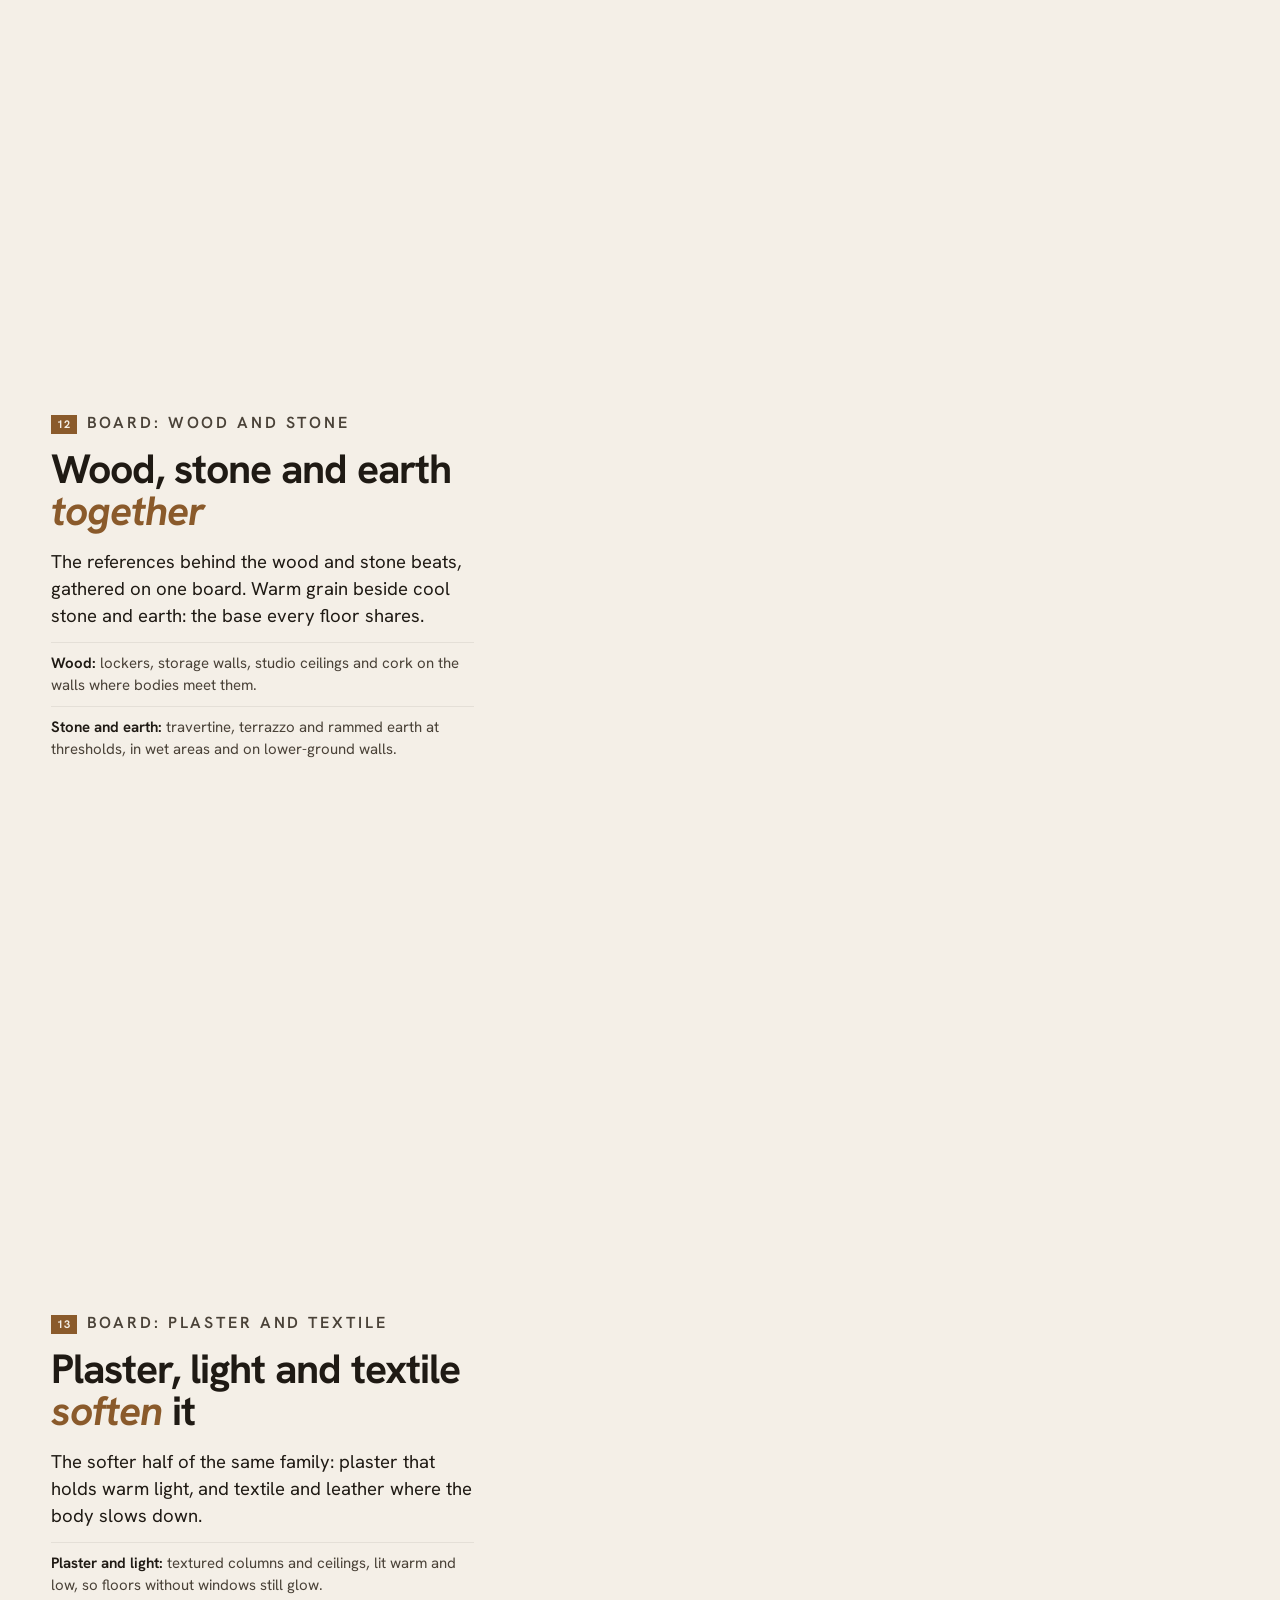
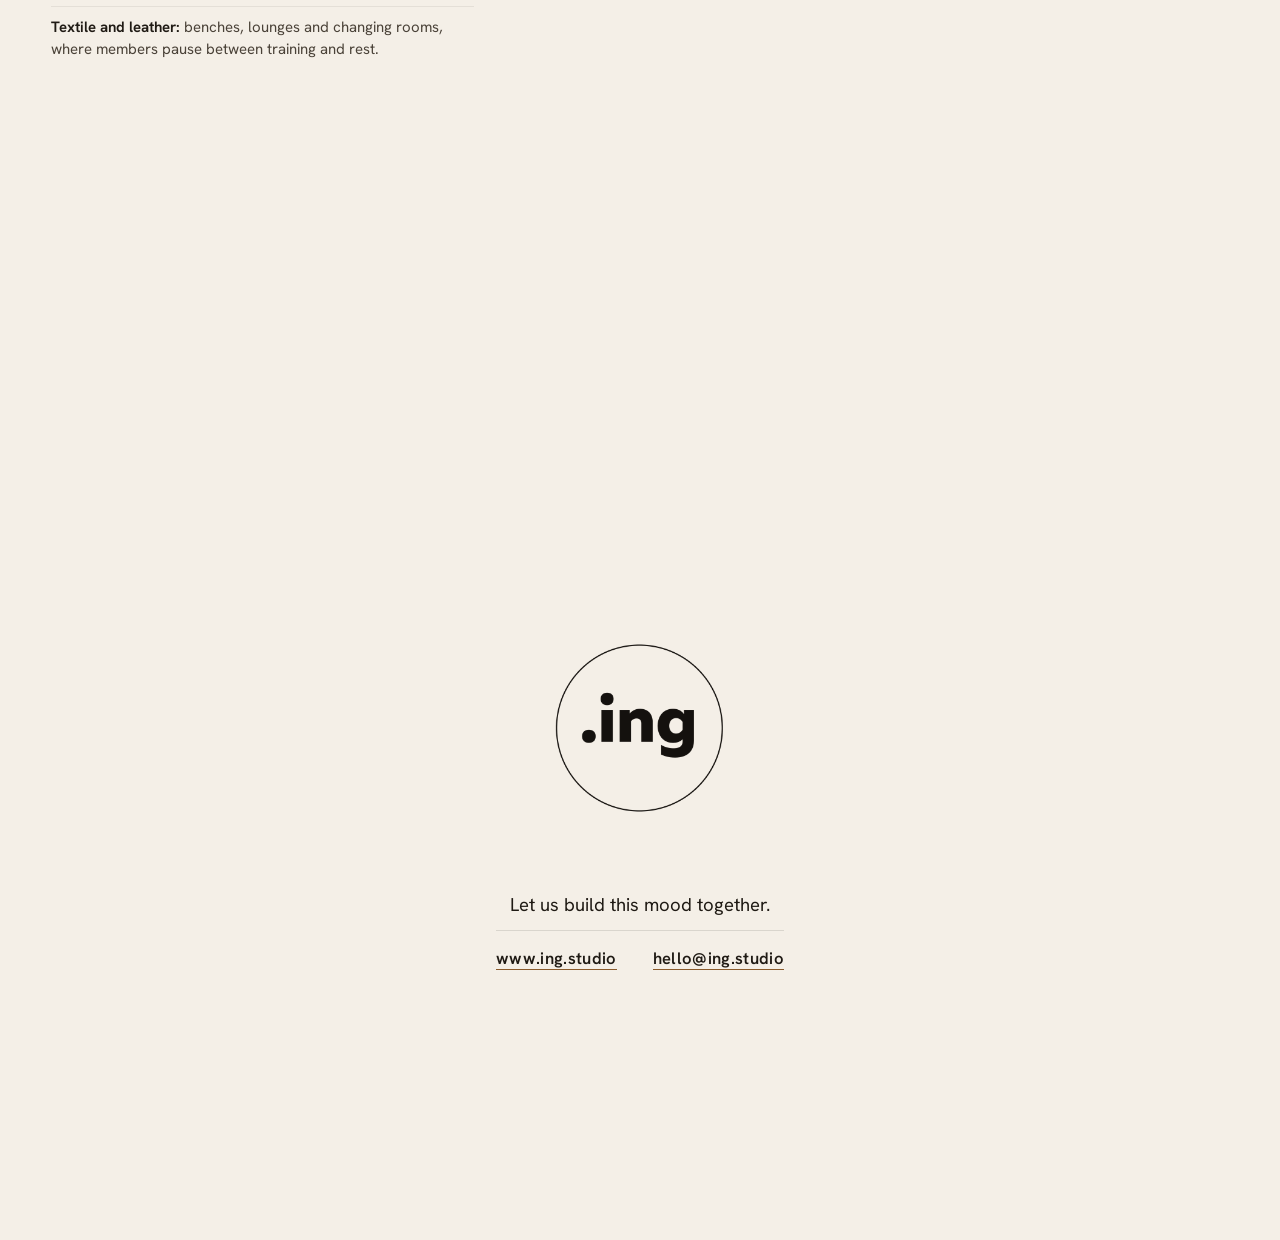
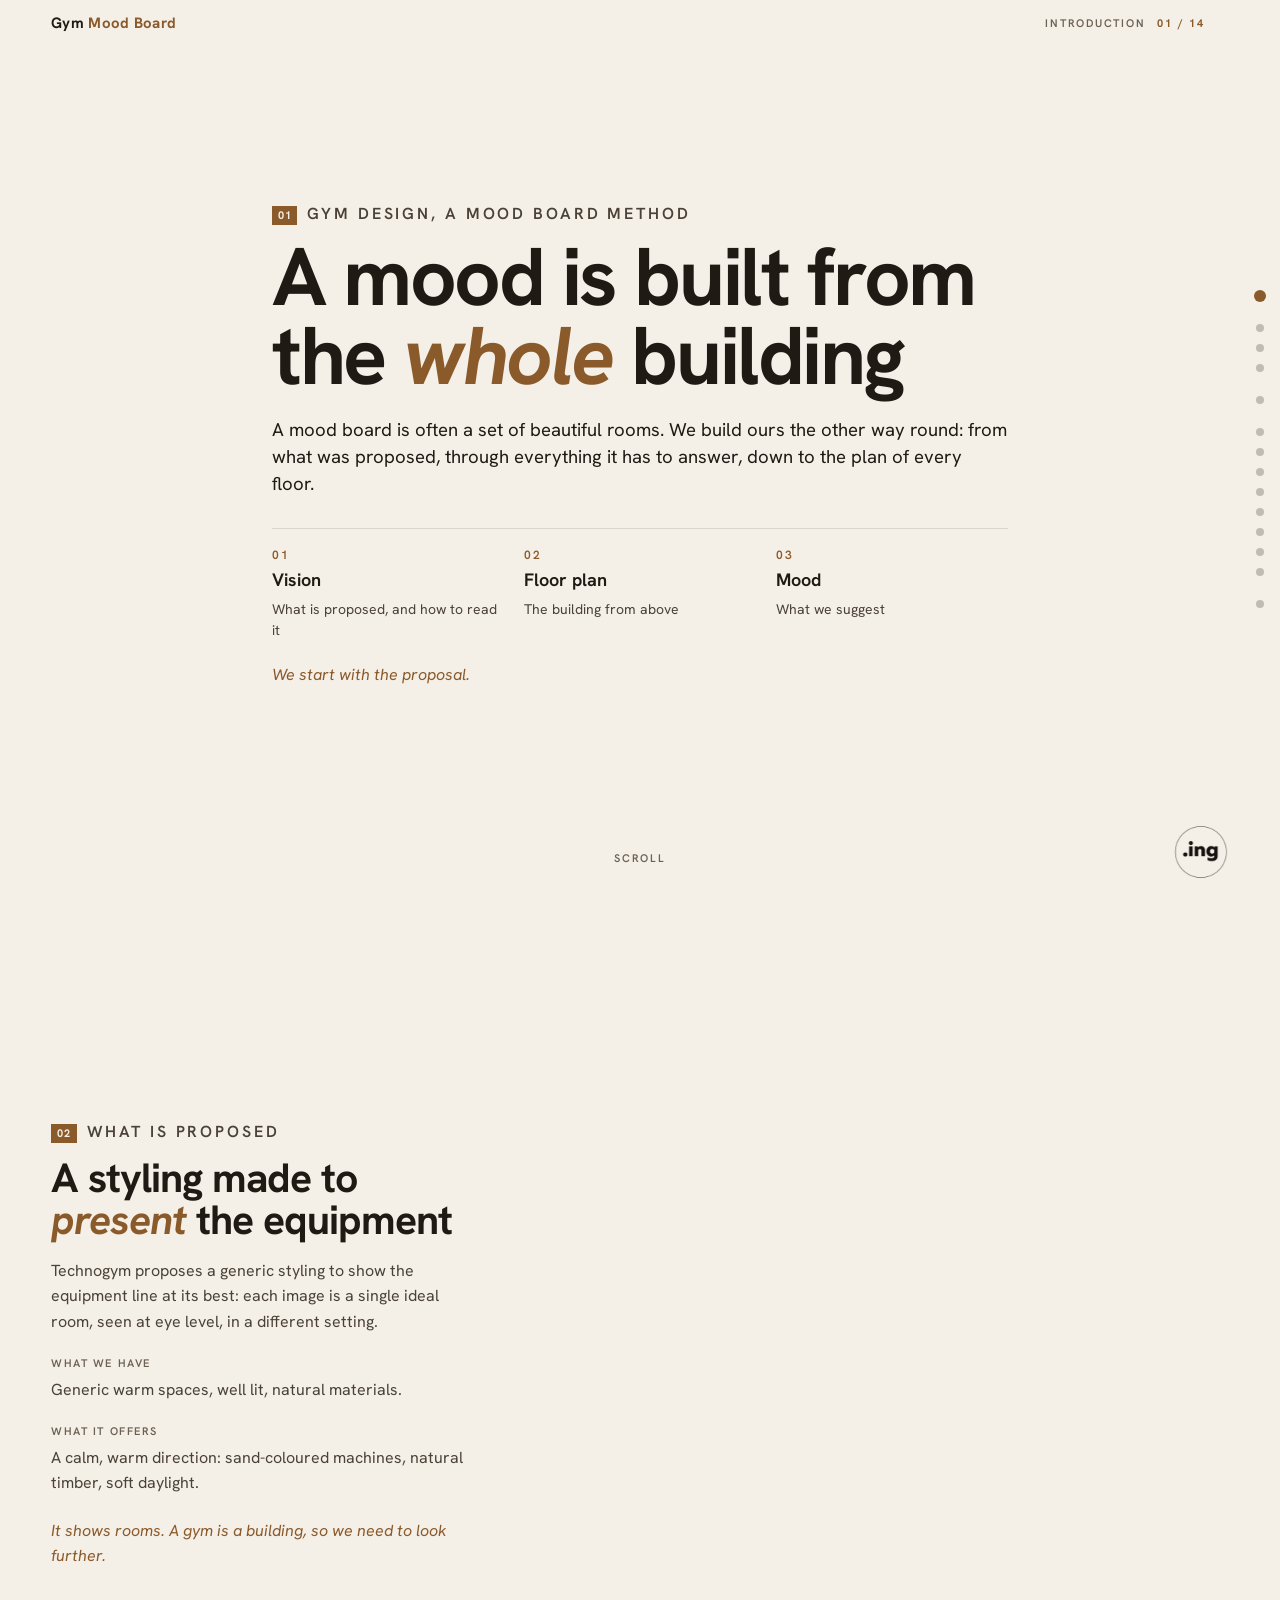
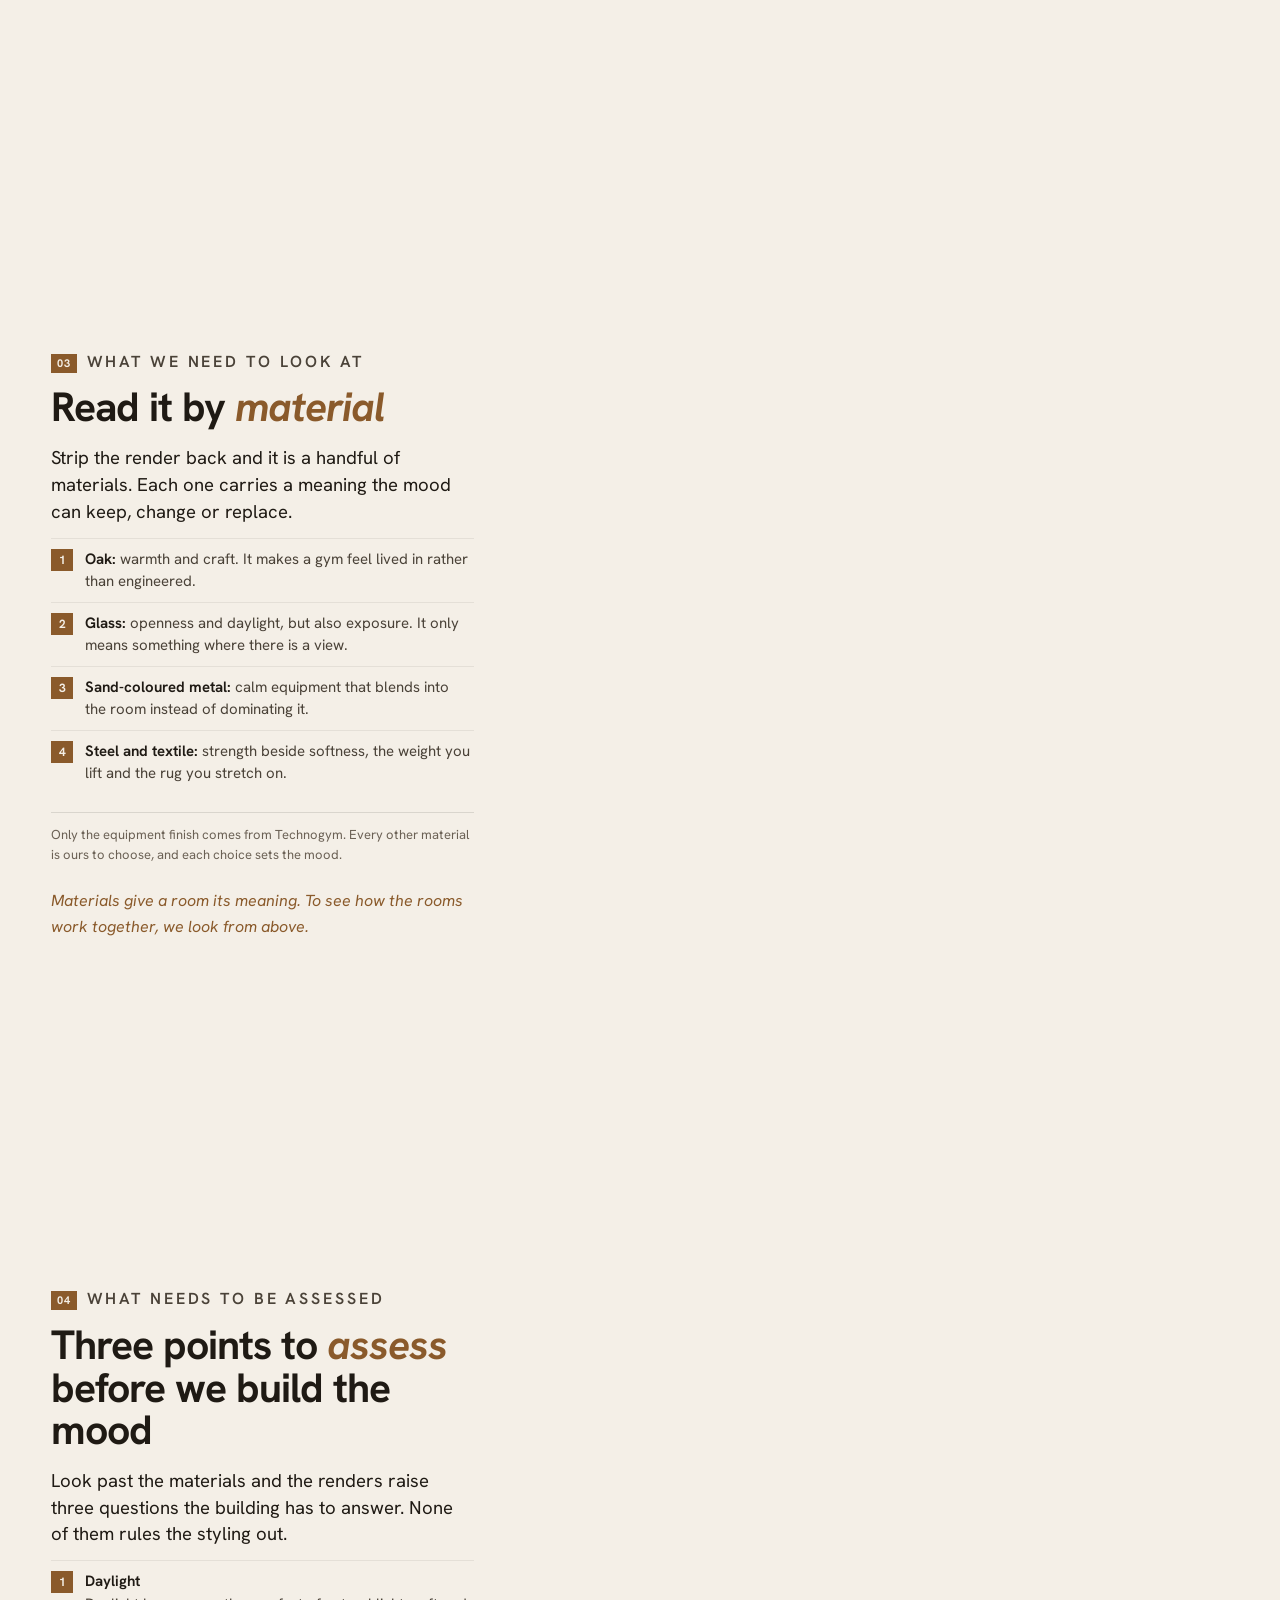
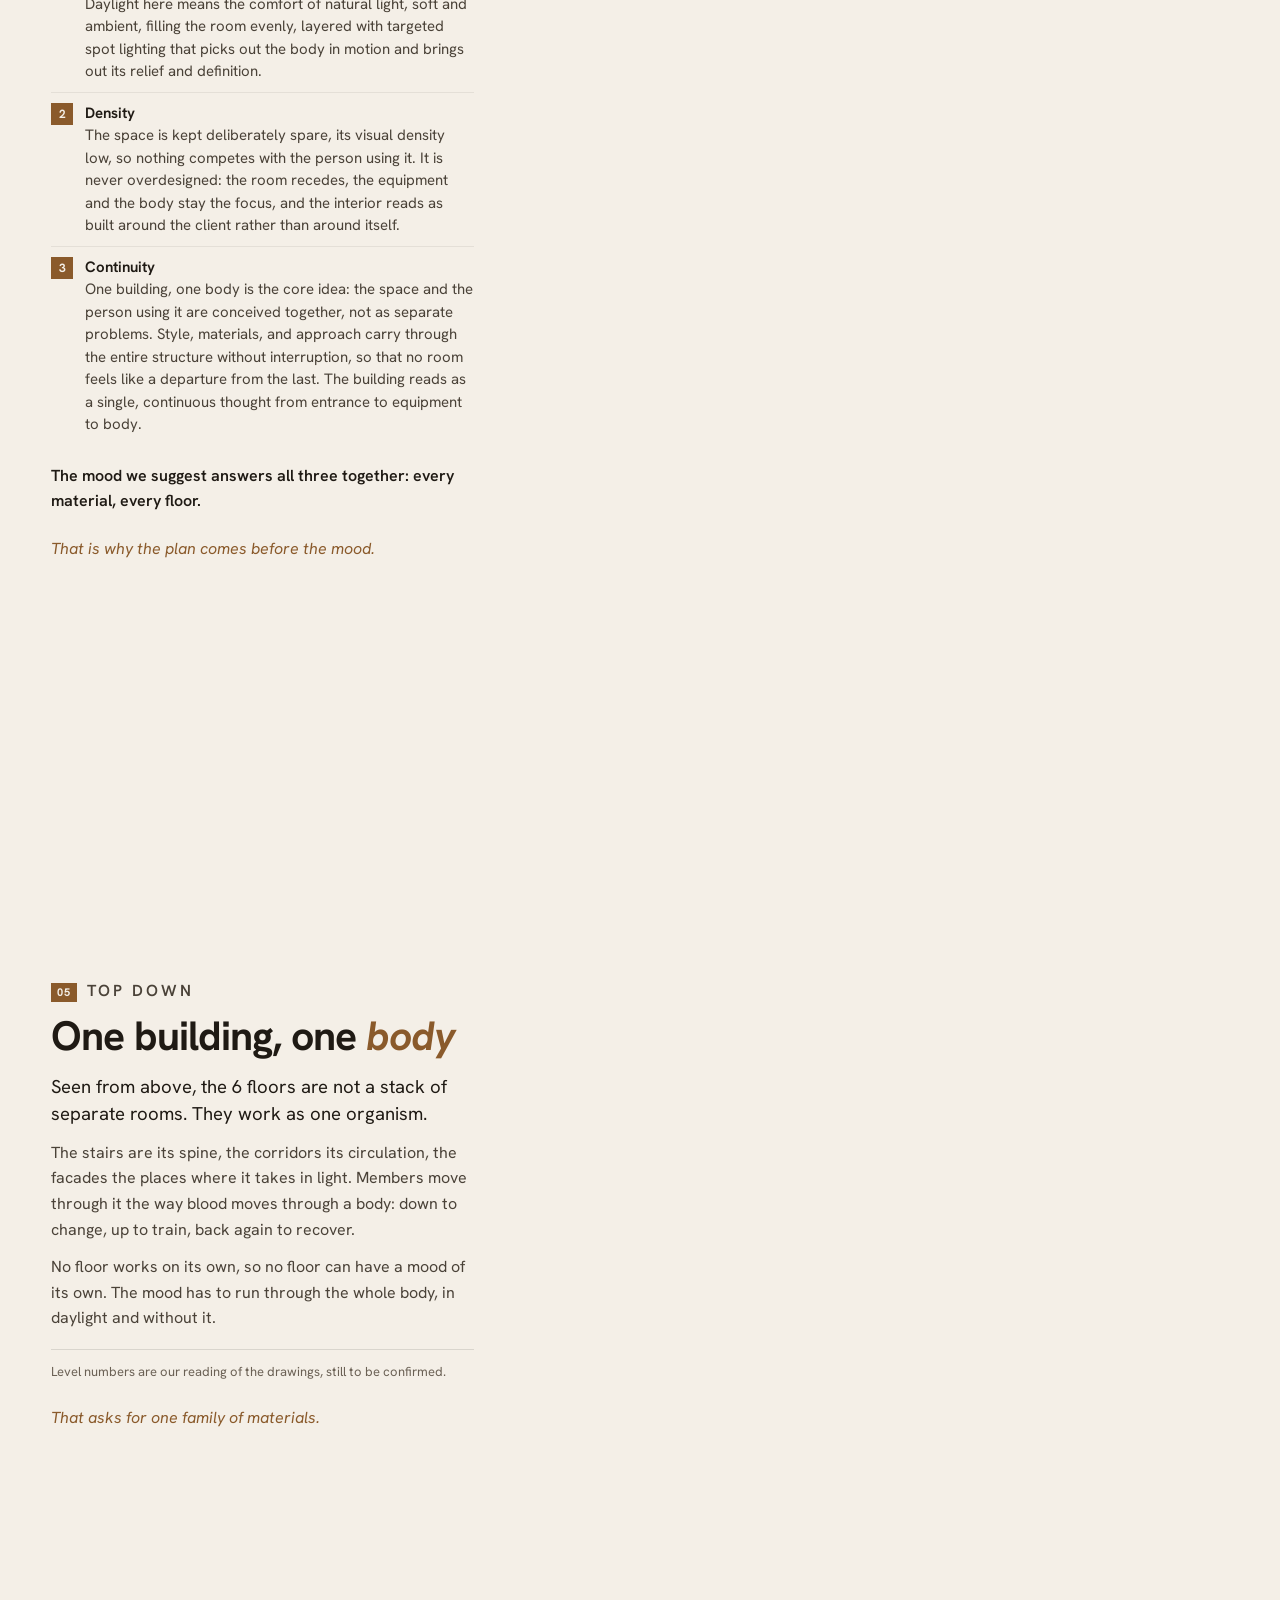
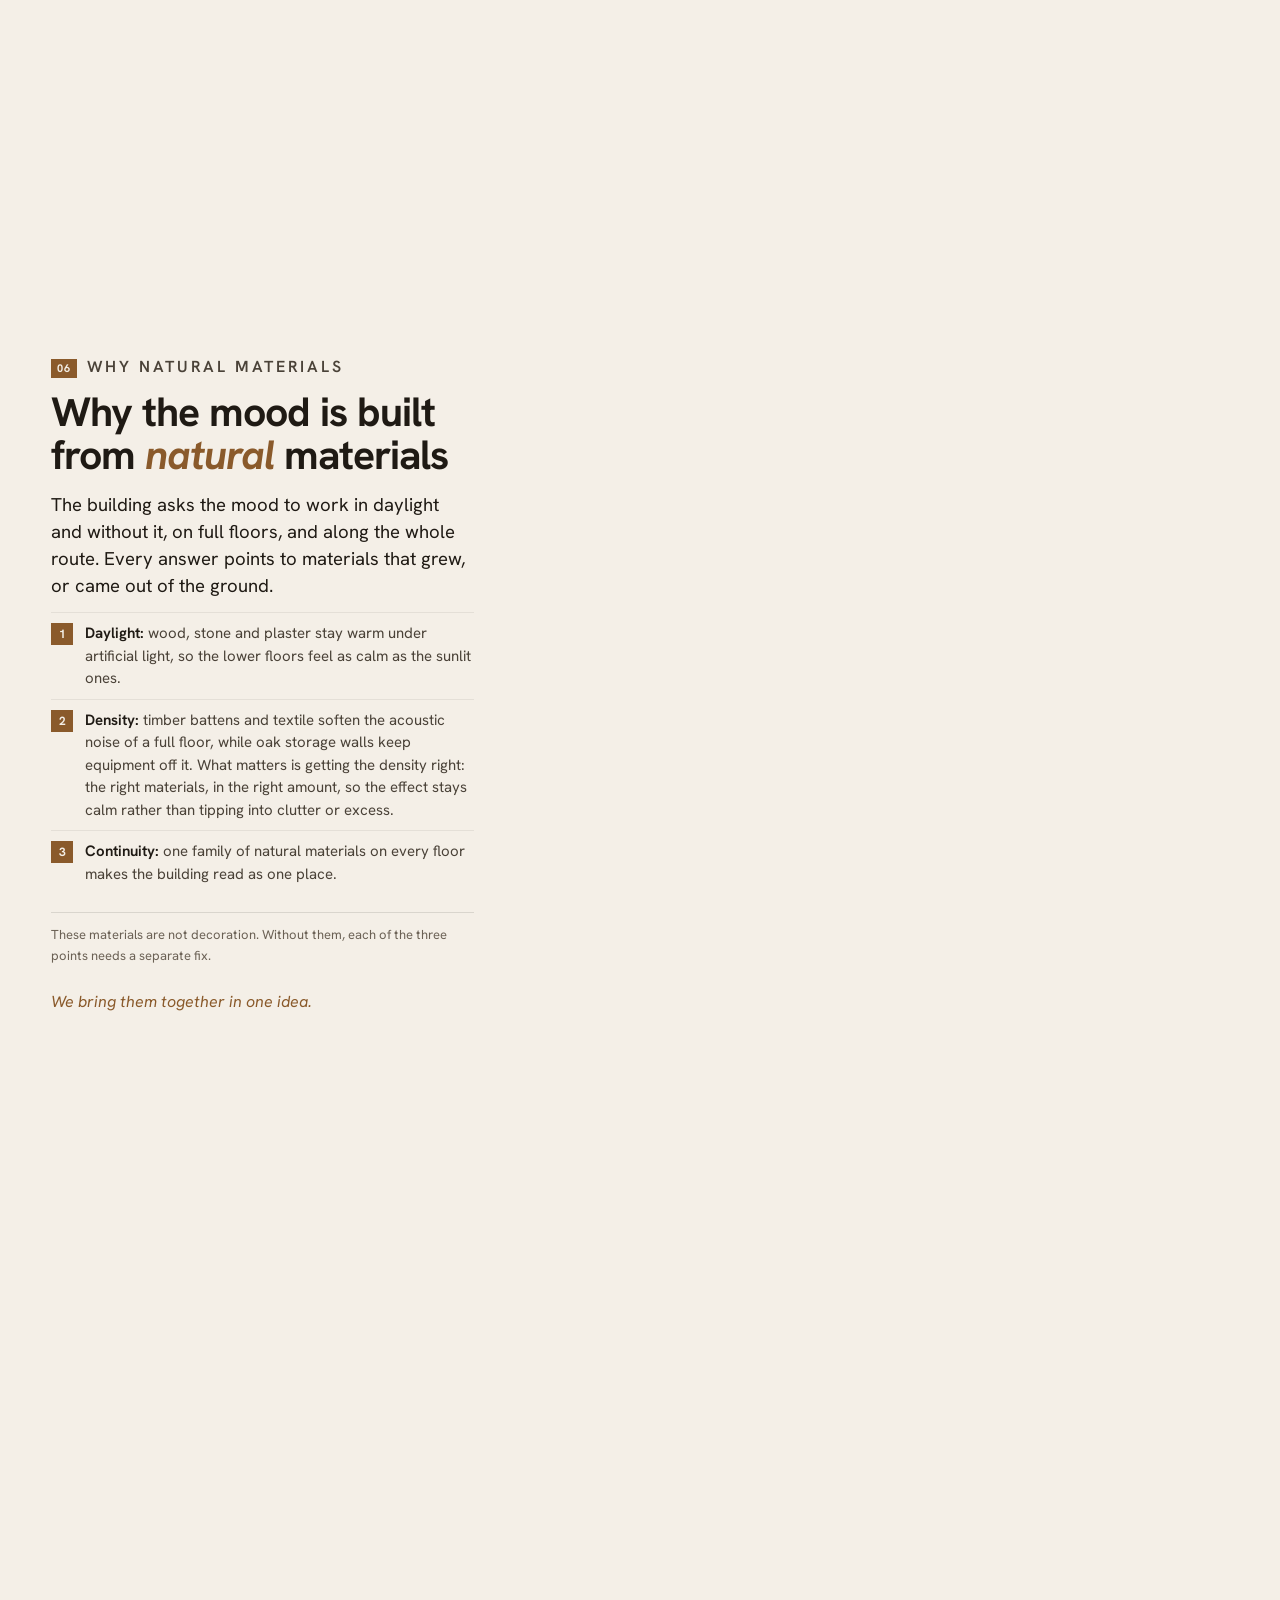
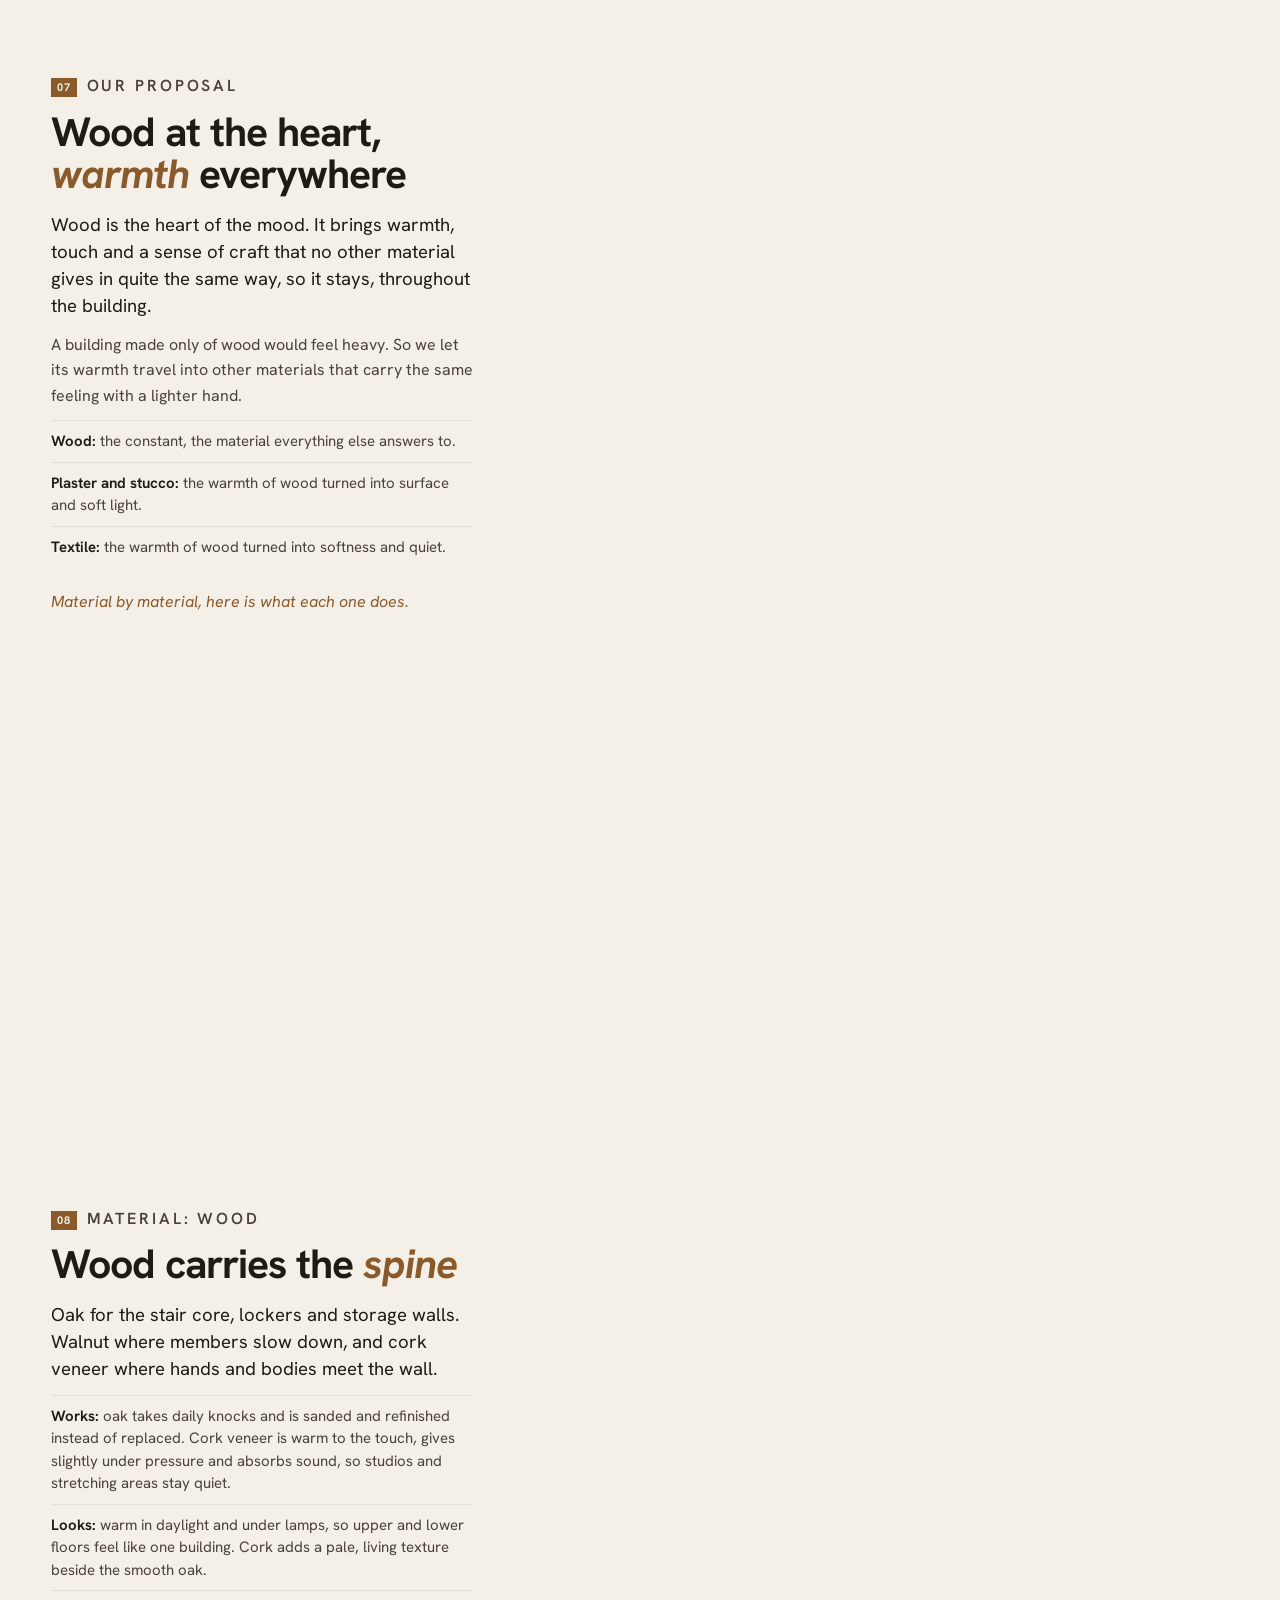
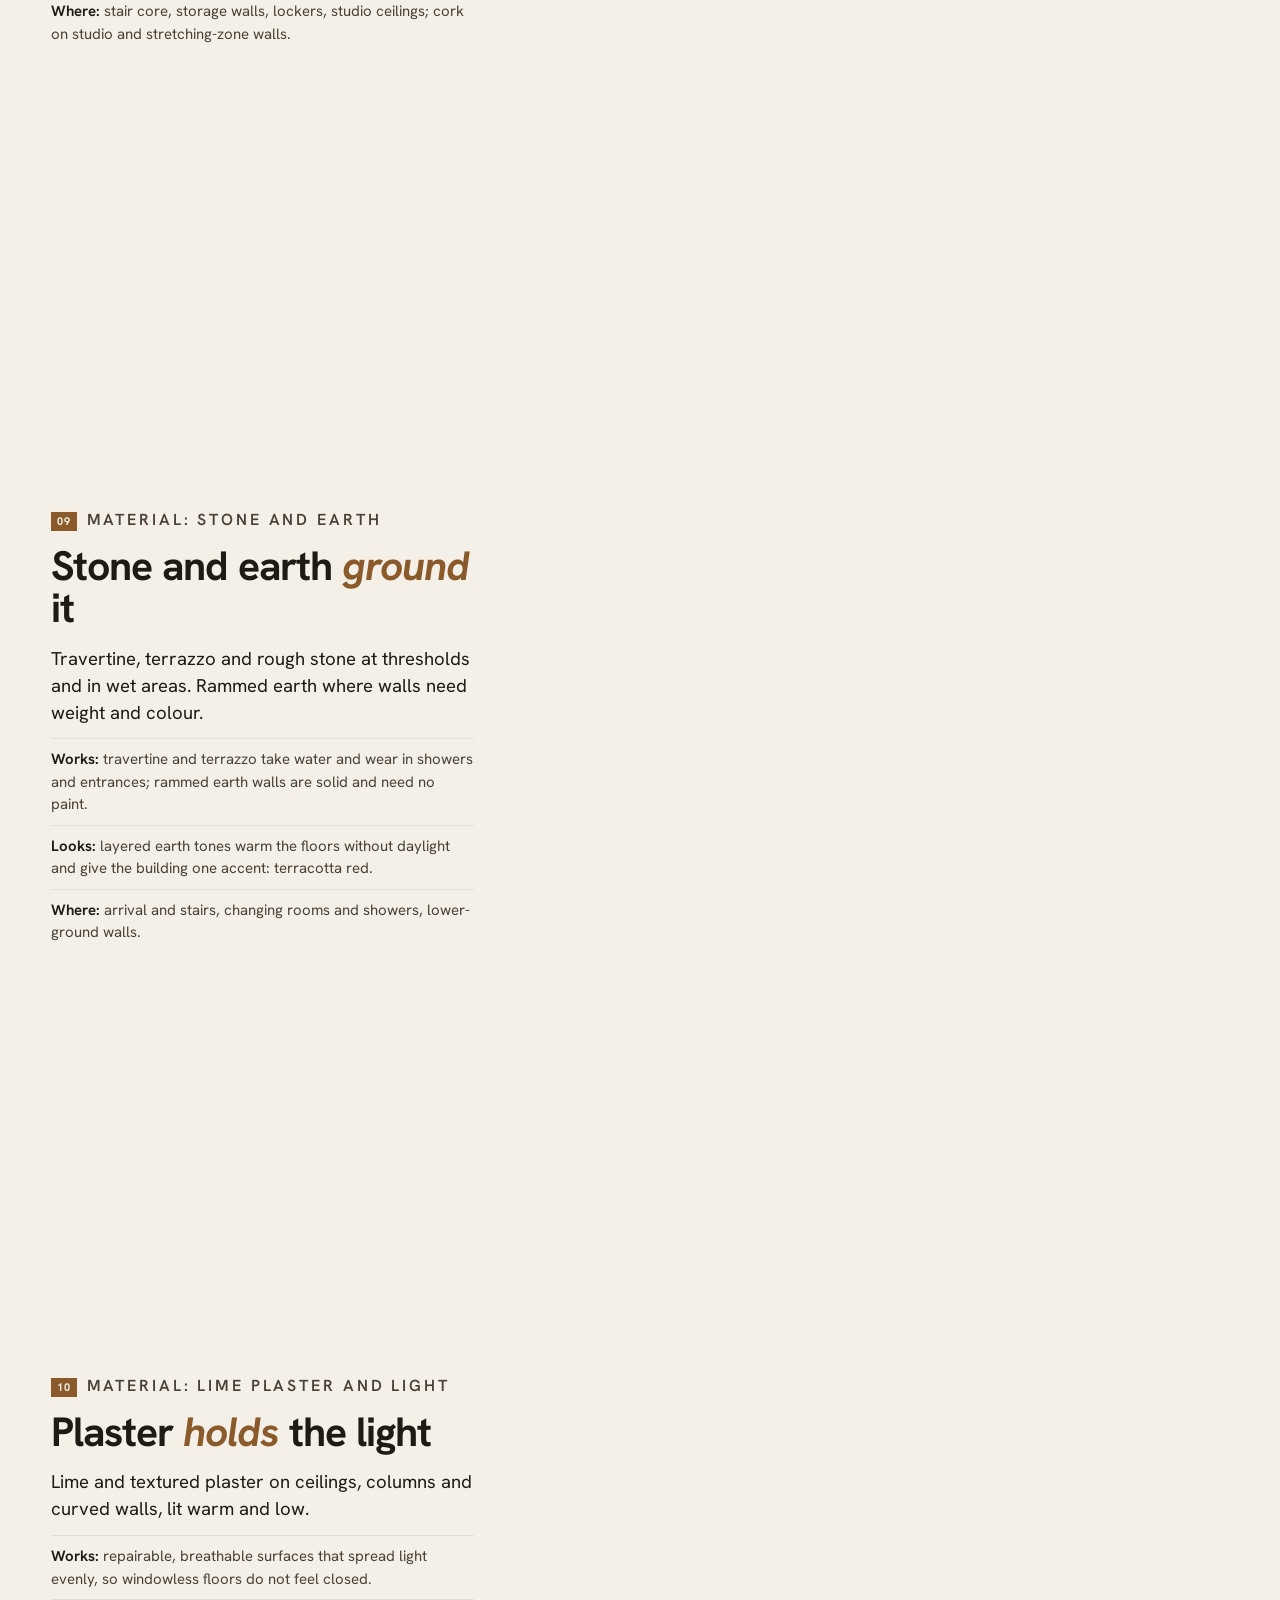
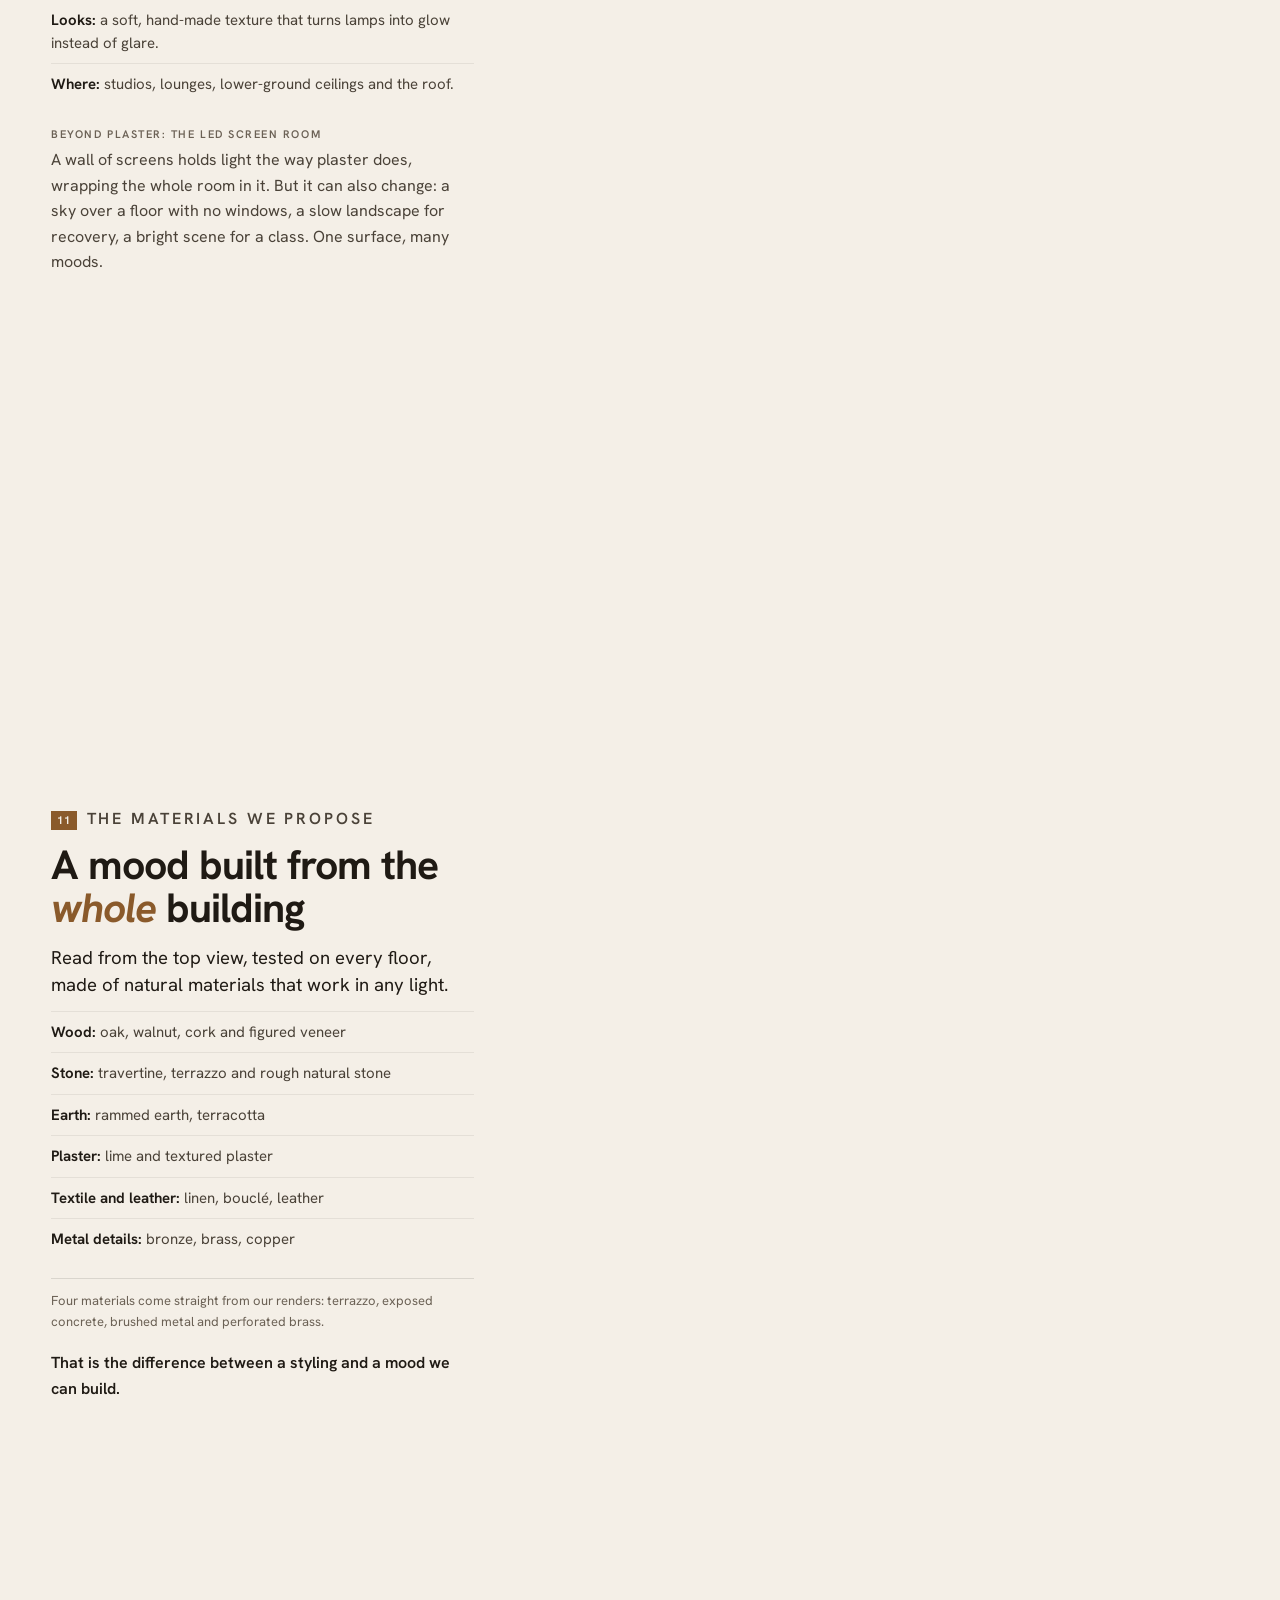
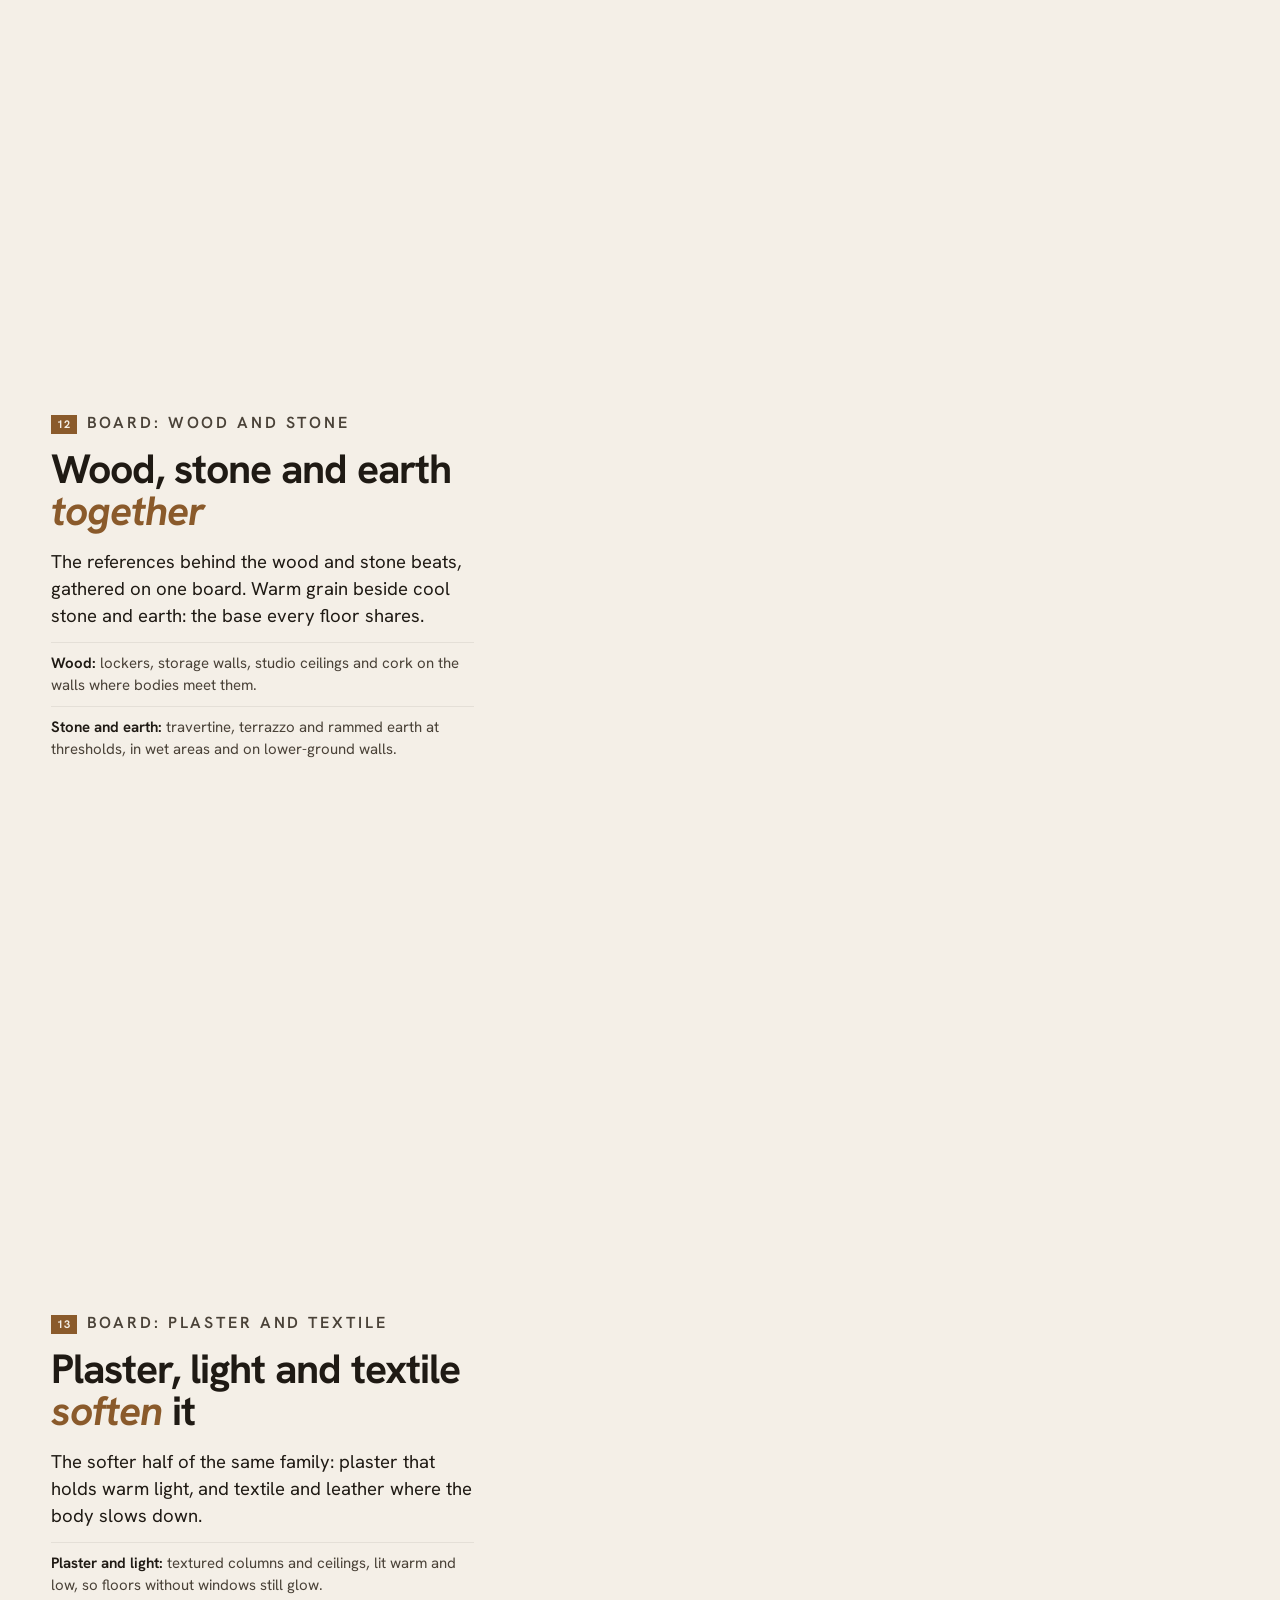
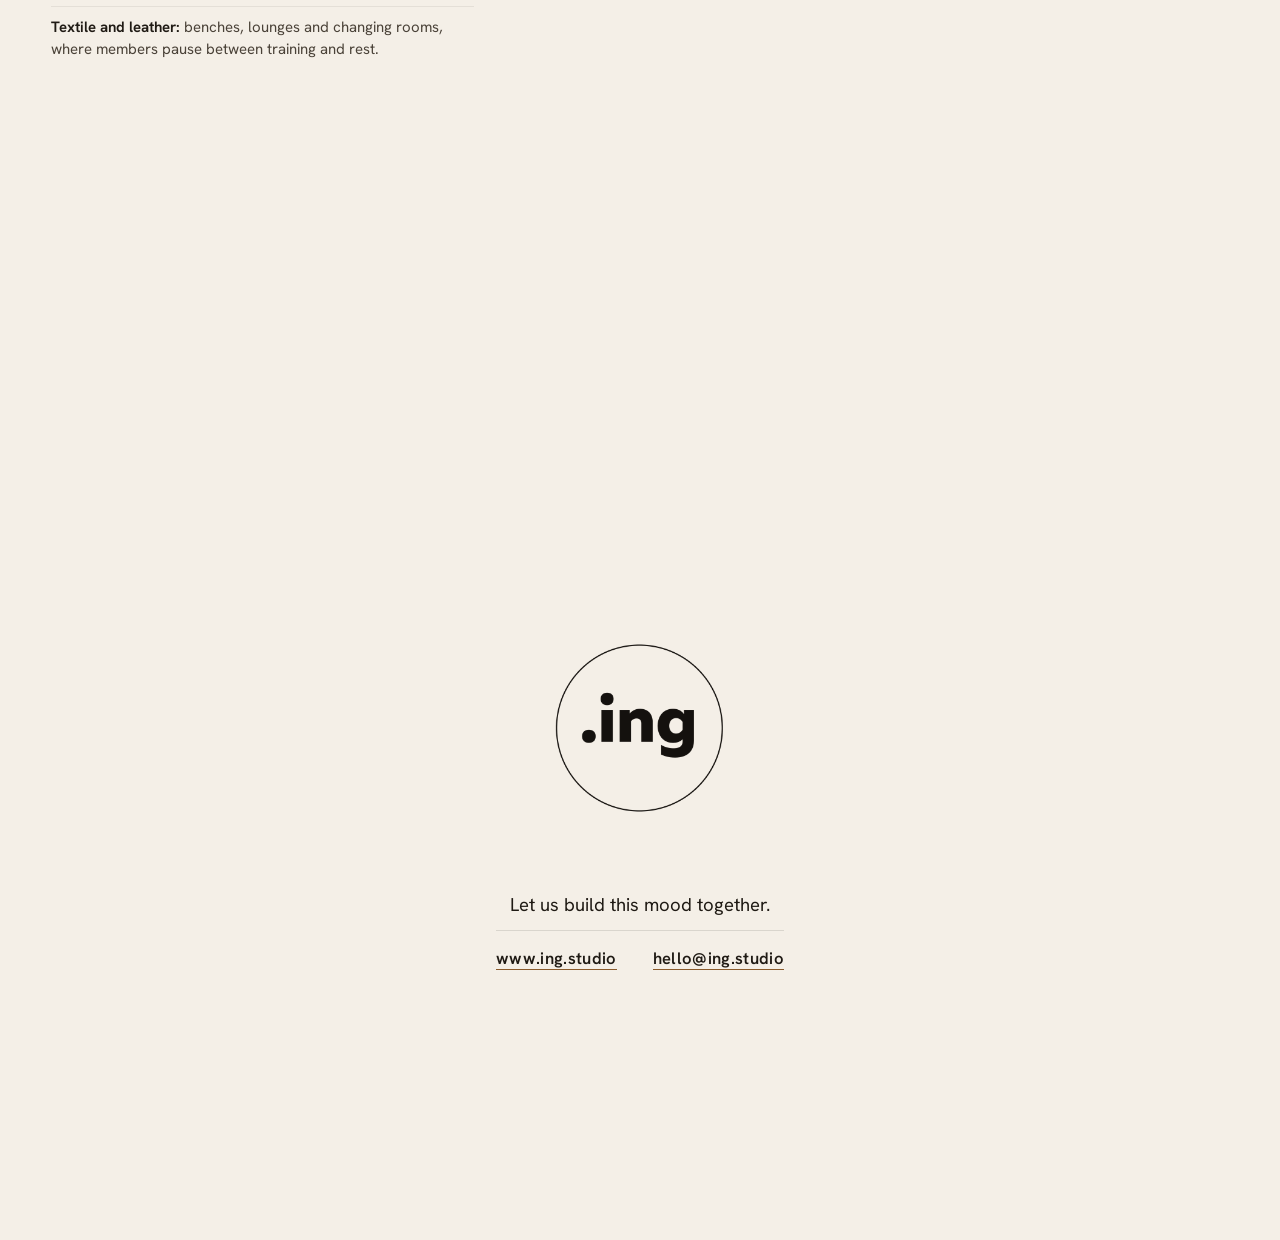
